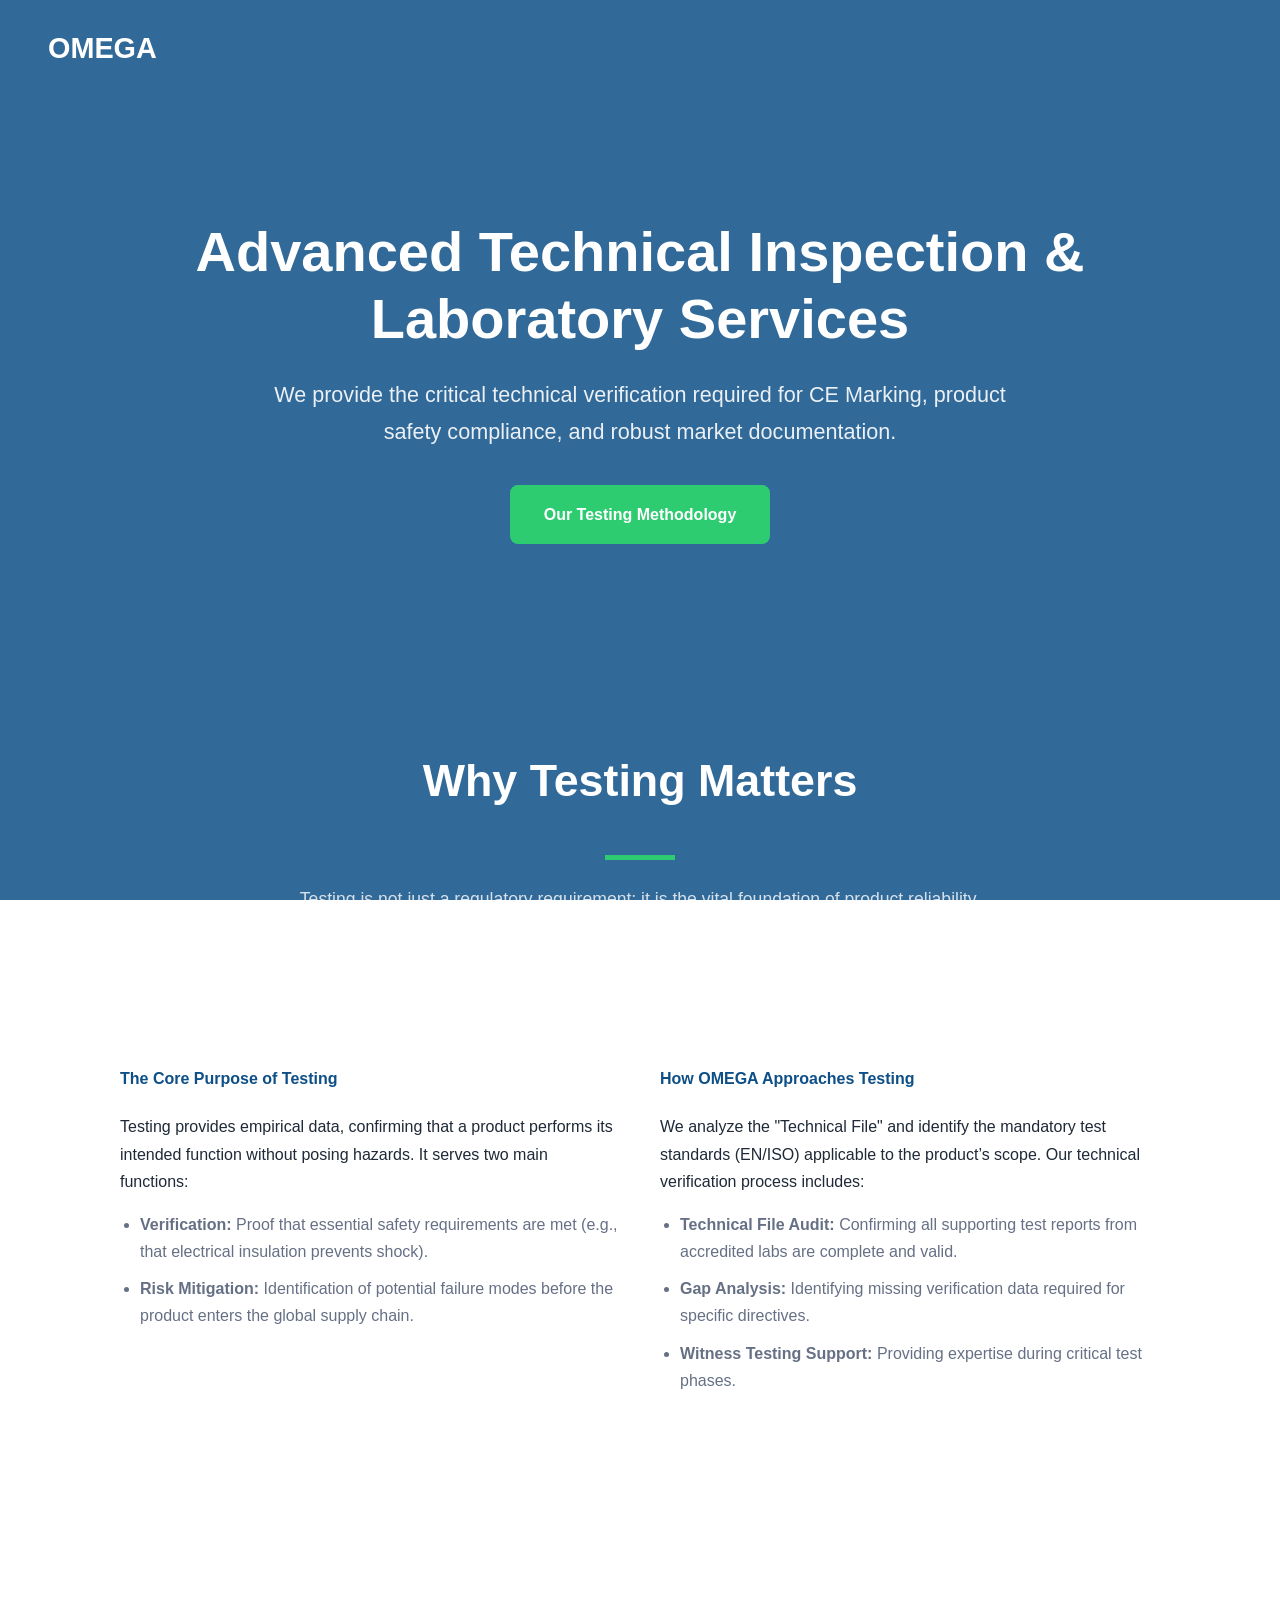
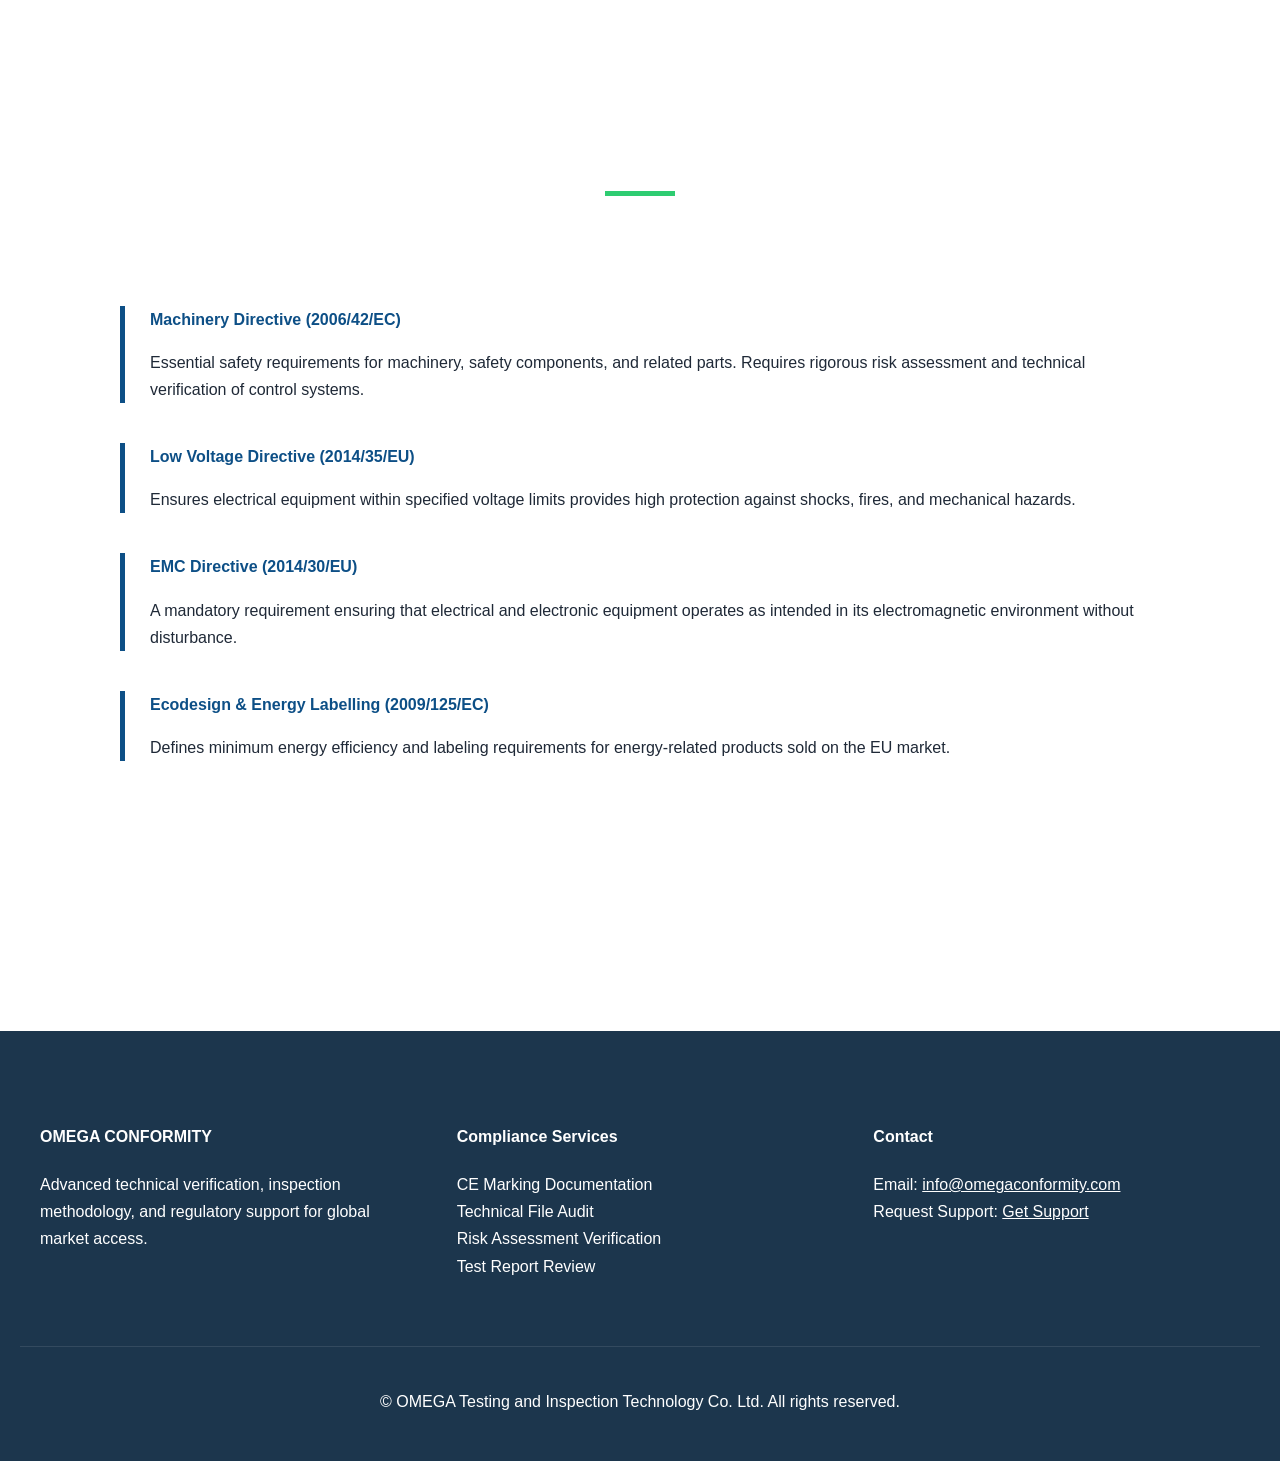
==== index.html @ fbd5d065 "Update index.html" ====
<!DOCTYPE html>
<html lang="en">
<head>
  <meta charset="utf-8">
  <meta name="viewport" content="width=device-width, initial-scale=1">
  <title>OMEGA Conformity | Advanced Technical Inspection & Lab Services</title>
  <meta name="description" content="Professional technical support for CE Marking, regulatory compliance, testing, and inspection services.">
  <link rel="stylesheet" href="https://cdnjs.cloudflare.com/ajax/libs/font-awesome/6.0.0/css/all.min.css">
  <style>
    :root {
      --primary: #ffffff; /* Text color over background */
      --accent: #2ecc71; /* Modern Green */
      --bg-overlay: rgba(13, 79, 134, 0.85); /* Deep Blue Overlay */
      --card-bg: rgba(255, 255, 255, 0.95); /* Light cards over background */
      --text-dark: #1f2937;
      --text-light: #667085;
      --line: #d9e1e8;
    }

    * { box-sizing: border-box; scroll-behavior: smooth; }

    body {
      margin: 0;
      font-family: 'Segoe UI', Roboto, Helvetica, Arial, sans-serif;
      /* background: URL('omega-lab-building.png') no-repeat center center fixed; */ /* Replace with actual image filename */
      background: URL('image_5.png') no-repeat center center fixed; /* Replace with actual image filename */
      background-size: cover;
      color: var(--primary);
      line-height: 1.7;
    }

    /* Fixed Dark Overlay */
    body::before {
      content: "";
      position: fixed;
      top: 0;
      left: 0;
      width: 100%;
      height: 100%;
      background: var(--bg-overlay);
      z-index: -1;
    }

    /* Navigation */
    nav {
      padding: 1.5rem 3rem;
      display: flex;
      justify-content: space-between;
      align-items: center;
      position: absolute;
      top: 0;
      width: 100%;
      z-index: 1000;
    }

    .nav-logo { font-weight: 800; color: var(--primary); font-size: 1.8rem; text-decoration: none; }

    /* Hero Section */
    .hero {
      padding: 180px 20px 100px;
      text-align: center;
    }

    .hero h1 { font-size: 3.5rem; margin-bottom: 25px; max-width: 900px; margin-left: auto; margin-right: auto; line-height: 1.2; color: var(--primary); }
    .hero p { font-size: 1.35rem; opacity: 0.9; max-width: 750px; margin: 0 auto 35px; }

    .btn {
      padding: 16px 34px;
      border-radius: 8px;
      text-decoration: none;
      font-weight: 700;
      transition: 0.3s;
      display: inline-block;
    }
    .btn-primary { background: var(--accent); color: white; }
    .btn-primary:hover { background: #27ae60; transform: translateY(-2px); }

    /* Content Layout */
    .container { max-width: 1200px; margin: 0 auto; padding: 60px 20px; }
    
    .section-title { text-align: center; margin-bottom: 50px; }
    .section-title h2 { font-size: 2.8rem; color: var(--primary); }
    .section-title .divider { width: 70px; height: 5px; background: var(--accent); margin: 25px auto; }
    .section-title p { color: var(--primary); opacity: 0.8; font-size: 1.1rem;}

    /* Modern Features Grid */
    .features-grid {
      display: grid;
      grid-template-columns: repeat(auto-fit, minmax(320px, 1fr));
      gap: 35px;
    }

    .feature-card {
      background: var(--card-bg);
      padding: 45px;
      border-radius: 15px;
      transition: 0.3s;
      color: var(--text-dark);
    }
    .feature-card:hover { box-shadow: 0 15px 40px rgba(0,0,0,0.2); transform: translateY(-7px); }
    .feature-card i { font-size: 3rem; color: #0d4f86; margin-bottom: 25px; }
    .feature-card h3 { margin-bottom: 20px; color: #18324a; }
    .feature-card p { color: var(--text-light); }

    /* Regulatory Content Section */
    .content-block {
      background: var(--card-bg);
      padding: 60px;
      border-radius: 18px;
      margin-bottom: 50px;
      color: var(--text-dark);
    }

    .directive-item {
      border-left: 5px solid #0d4f86;
      padding-left: 25px;
      margin-bottom: 40px;
    }
    .directive-item h4 { margin: 0; color: #0d4f86; }

    /* Testing Section Detailed */
    .test-details {
      display: grid;
      grid-template-columns: 1fr 1fr;
      gap: 40px;
      margin-top: 40px;
    }
    
    .test-col h4 { color: #0d4f86; margin-top: 0; }
    .test-col ul { color: var(--text-light); padding-left: 20px; }
    .test-col ul li { margin-bottom: 10px; }

    /* Contact Footer */
    footer {
      background: rgba(24, 50, 74, 0.98);
      color: white;
      padding: 70px 20px 30px;
      text-align: center;
      margin-top: 60px;
    }

    .footer-grid {
      display: grid;
      grid-template-columns: repeat(auto-fit, minmax(280px, 1fr));
      gap: 50px;
      text-align: left;
      max-width: 1200px;
      margin: 0 auto 50px;
    }

    @media (max-width: 900px) {
      .hero h1 { font-size: 2.5rem; }
      .test-details { grid-template-columns: 1fr; }
    }
  </style>
</head>
<body>

  <nav>
    <a href="#" class="nav-logo">OMEGA</a>
  </nav>

  <header class="hero">
    <h1>Advanced Technical Inspection & Laboratory Services</h1>
    <p>We provide the critical technical verification required for CE Marking, product safety compliance, and robust market documentation.</p>
    <a href="#test-scope" class="btn btn-primary">Our Testing Methodology</a>
  </header>

  <section id="test-scope" class="container">
    <div class="section-title">
      <h2>Why Testing Matters</h2>
      <div class="divider"></div>
      <p>Testing is not just a regulatory requirement; it is the vital foundation of product reliability.</p>
    </div>

    <div class="content-block">
      <div class="test-details">
        <div class="test-col">
          <h4>The Core Purpose of Testing</h4>
          <p>Testing provides empirical data, confirming that a product performs its intended function without posing hazards. It serves two main functions:</p>
          <ul>
            <li><strong>Verification:</strong> Proof that essential safety requirements are met (e.g., that electrical insulation prevents shock).</li>
            <li><strong>Risk Mitigation:</strong> Identification of potential failure modes before the product enters the global supply chain.</li>
          </ul>
        </div>
        <div class="test-col">
          <h4>How OMEGA Approaches Testing</h4>
          <p>We analyze the "Technical File" and identify the mandatory test standards (EN/ISO) applicable to the product’s scope. Our technical verification process includes:</p>
          <ul>
            <li><strong>Technical File Audit:</strong> Confirming all supporting test reports from accredited labs are complete and valid.</li>
            <li><strong>Gap Analysis:</strong> Identifying missing verification data required for specific directives.</li>
            <li><strong>Witness Testing Support:</strong> Providing expertise during critical test phases.</li>
          </ul>
        </div>
      </div>
    </div>
  </section>

  <section class="container">
    <div class="section-title">
      <h2>Regulatory Directives Overview</h2>
      <div class="divider"></div>
    </div>

    <div class="content-block">
      <div class="directive-item">
        <h4>Machinery Directive (2006/42/EC)</h4>
        <p>Essential safety requirements for machinery, safety components, and related parts. Requires rigorous risk assessment and technical verification of control systems.</p>
      </div>
      <div class="directive-item">
        <h4>Low Voltage Directive (2014/35/EU)</h4>
        <p>Ensures electrical equipment within specified voltage limits provides high protection against shocks, fires, and mechanical hazards.</p>
      </div>
      <div class="directive-item">
        <h4>EMC Directive (2014/30/EU)</h4>
        <p>A mandatory requirement ensuring that electrical and electronic equipment operates as intended in its electromagnetic environment without disturbance.</p>
      </div>
      <div class="directive-item">
        <h4>Ecodesign & Energy Labelling (2009/125/EC)</h4>
        <p>Defines minimum energy efficiency and labeling requirements for energy-related products sold on the EU market.</p>
      </div>
    </div>
  </section>

  <footer>
    <div class="footer-grid">
      <div>
        <h4>OMEGA CONFORMITY</h4>
        <p>Advanced technical verification, inspection methodology, and regulatory support for global market access.</p>
      </div>
      <div>
        <h4>Compliance Services</h4>
        <p>CE Marking Documentation<br>Technical File Audit<br>Risk Assessment Verification<br>Test Report Review</p>
      </div>
      <div>
        <h4>Contact</h4>
        <p>Email: <a href="mailto:info@omegaconformity.com" style="color: white;">info@omegaconformity.com</a><br>Request Support: <a href="mailto:info@omegaconformity.com" style="color: white;">Get Support</a></p>
      </div>
    </div>
    <div style="border-top: 1px solid rgba(255,255,255,0.1); padding-top: 25px;">
      <p>© OMEGA Testing and Inspection Technology Co. Ltd. All rights reserved.</p>
    </div>
  </footer>

</body>
</html>
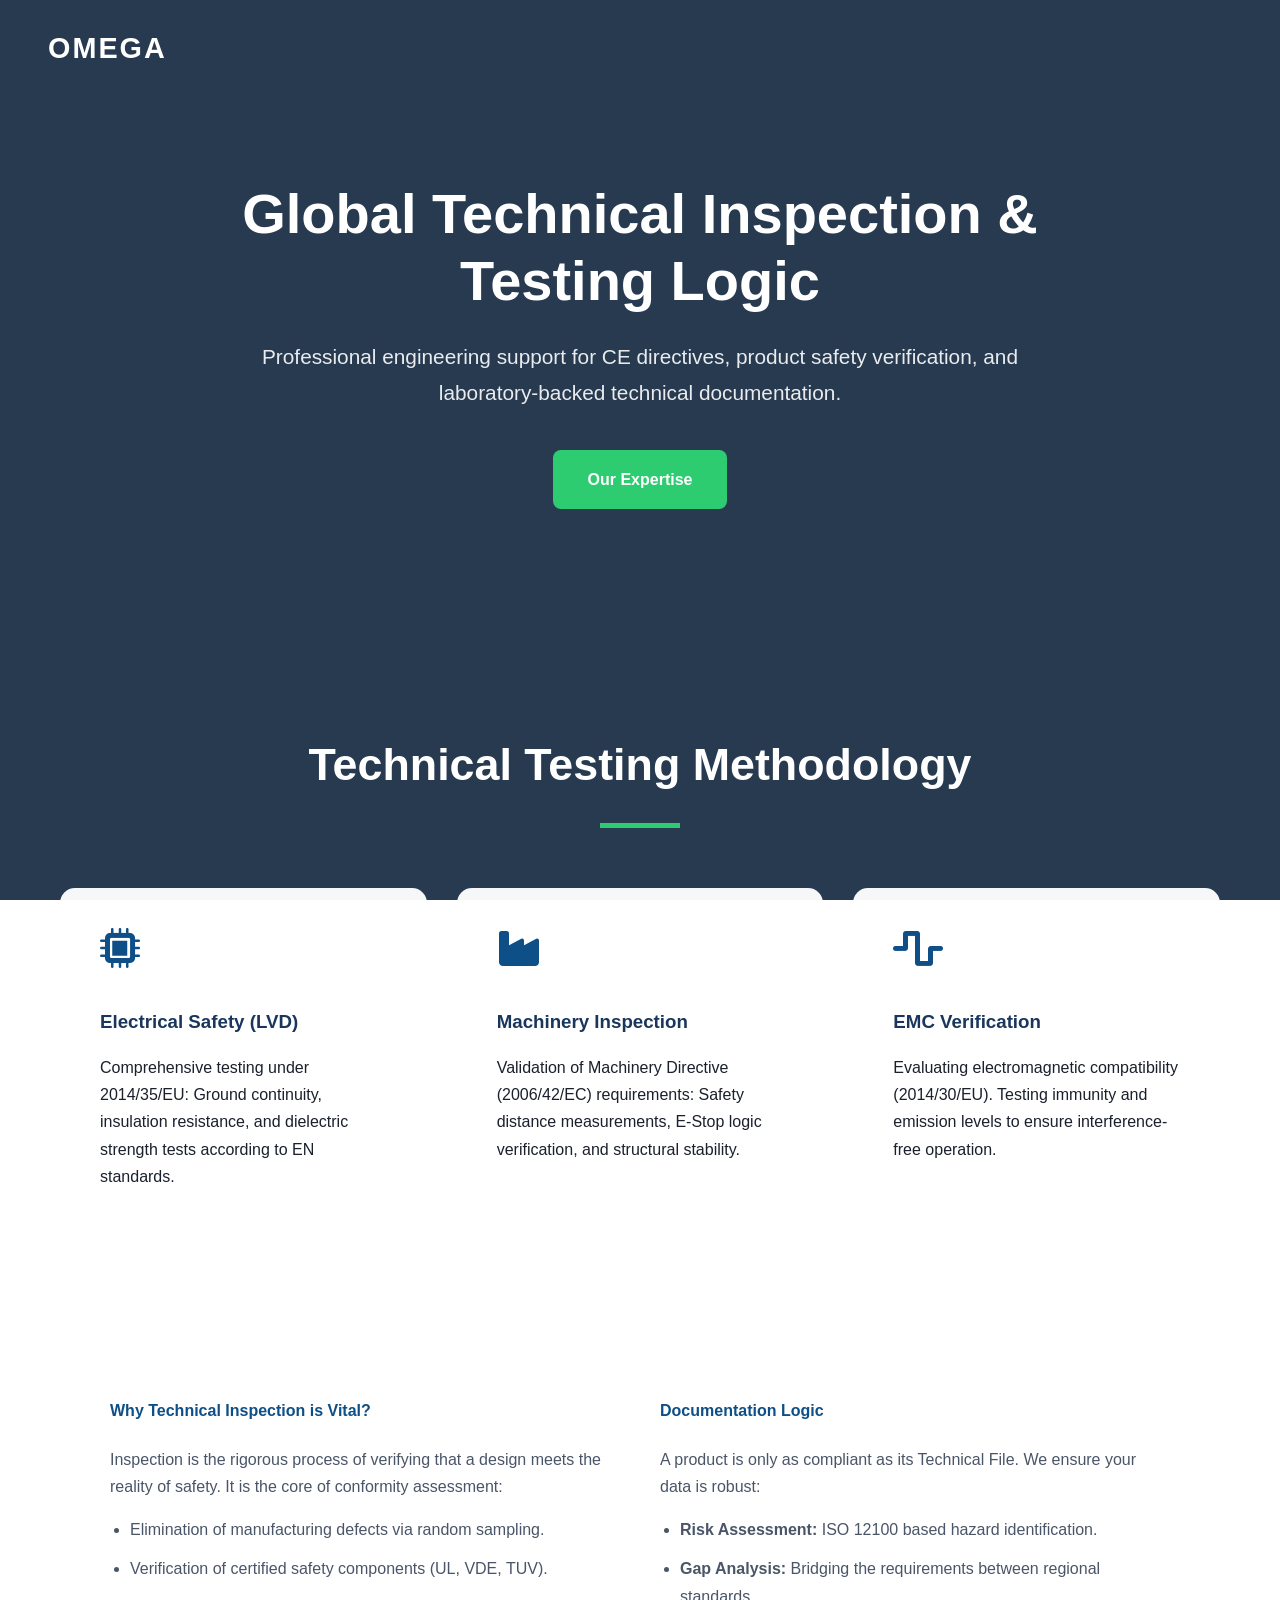
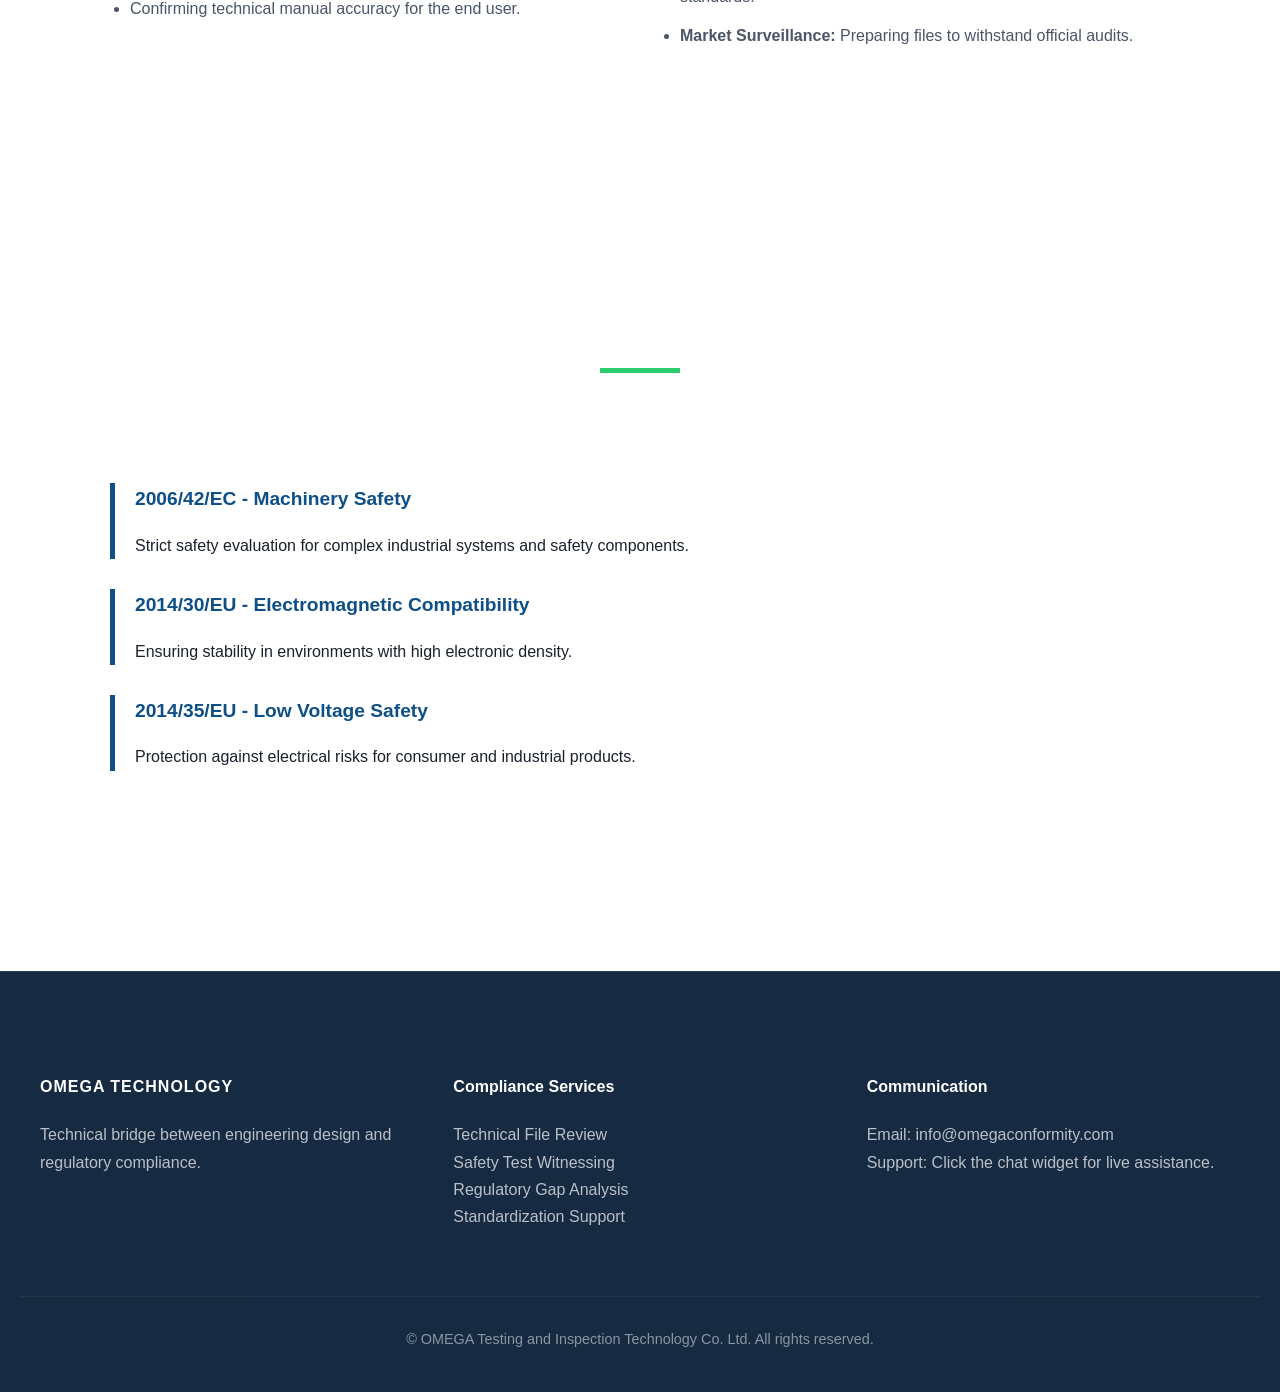
==== commit c9aaba6b: "Update index.html" ====
--- a/index.html
+++ b/index.html
@@ -3,18 +3,17 @@
 <head>
   <meta charset="utf-8">
   <meta name="viewport" content="width=device-width, initial-scale=1">
-  <title>OMEGA Conformity | Advanced Technical Inspection & Lab Services</title>
-  <meta name="description" content="Professional technical support for CE Marking, regulatory compliance, testing, and inspection services.">
+  <title>OMEGA | Technical Inspection & Advanced Testing Laboratory</title>
+  <meta name="description" content="Advanced technical verification, CE marking support, and laboratory inspection logic.">
   <link rel="stylesheet" href="https://cdnjs.cloudflare.com/ajax/libs/font-awesome/6.0.0/css/all.min.css">
   <style>
     :root {
-      --primary: #ffffff; /* Text color over background */
-      --accent: #2ecc71; /* Modern Green */
-      --bg-overlay: rgba(13, 79, 134, 0.85); /* Deep Blue Overlay */
-      --card-bg: rgba(255, 255, 255, 0.95); /* Light cards over background */
-      --text-dark: #1f2937;
-      --text-light: #667085;
-      --line: #d9e1e8;
+      --primary: #ffffff;
+      --accent: #2ecc71;
+      --bg-overlay: rgba(10, 31, 56, 0.88); /* Daha profesyonel koyu ton */
+      --card-bg: rgba(255, 255, 255, 0.96);
+      --text-dark: #1a202c;
+      --text-light: #4a5568;
     }
 
     * { box-sizing: border-box; scroll-behavior: smooth; }
@@ -22,136 +21,57 @@
     body {
       margin: 0;
       font-family: 'Segoe UI', Roboto, Helvetica, Arial, sans-serif;
-      /* background: URL('omega-lab-building.png') no-repeat center center fixed; */ /* Replace with actual image filename */
-      background: URL('image_5.png') no-repeat center center fixed; /* Replace with actual image filename */
+      /* ARKA PLAN RESMİ BURADA - image_5.png ismini kontrol et */
+      background: URL('image_5.png') no-repeat center center fixed;
       background-size: cover;
       color: var(--primary);
       line-height: 1.7;
     }
 
-    /* Fixed Dark Overlay */
     body::before {
       content: "";
       position: fixed;
-      top: 0;
-      left: 0;
-      width: 100%;
-      height: 100%;
+      top: 0; left: 0; width: 100%; height: 100%;
       background: var(--bg-overlay);
       z-index: -1;
     }
 
-    /* Navigation */
-    nav {
-      padding: 1.5rem 3rem;
-      display: flex;
-      justify-content: space-between;
-      align-items: center;
-      position: absolute;
-      top: 0;
-      width: 100%;
-      z-index: 1000;
-    }
+    nav { padding: 1.5rem 3rem; display: flex; justify-content: space-between; align-items: center; position: absolute; top: 0; width: 100%; z-index: 1000; }
+    .nav-logo { font-weight: 800; color: var(--primary); font-size: 1.8rem; text-decoration: none; letter-spacing: 2px; }
 
-    .nav-logo { font-weight: 800; color: var(--primary); font-size: 1.8rem; text-decoration: none; }
+    .hero { padding: 180px 20px 100px; text-align: center; }
+    .hero h1 { font-size: 3.5rem; margin-bottom: 25px; max-width: 900px; margin: 0 auto 25px; line-height: 1.2; }
+    .hero p { font-size: 1.3rem; opacity: 0.9; max-width: 800px; margin: 0 auto 40px; }
 
-    /* Hero Section */
-    .hero {
-      padding: 180px 20px 100px;
-      text-align: center;
-    }
-
-    .hero h1 { font-size: 3.5rem; margin-bottom: 25px; max-width: 900px; margin-left: auto; margin-right: auto; line-height: 1.2; color: var(--primary); }
-    .hero p { font-size: 1.35rem; opacity: 0.9; max-width: 750px; margin: 0 auto 35px; }
-
-    .btn {
-      padding: 16px 34px;
-      border-radius: 8px;
-      text-decoration: none;
-      font-weight: 700;
-      transition: 0.3s;
-      display: inline-block;
-    }
+    .btn { padding: 16px 35px; border-radius: 8px; text-decoration: none; font-weight: 700; transition: 0.3s; display: inline-block; }
     .btn-primary { background: var(--accent); color: white; }
     .btn-primary:hover { background: #27ae60; transform: translateY(-2px); }
 
-    /* Content Layout */
-    .container { max-width: 1200px; margin: 0 auto; padding: 60px 20px; }
+    .container { max-width: 1200px; margin: 0 auto; padding: 80px 20px; }
+    .section-title { text-align: center; margin-bottom: 60px; }
+    .section-title h2 { font-size: 2.8rem; margin-bottom: 20px; }
+    .section-title .divider { width: 80px; height: 5px; background: var(--accent); margin: 0 auto; }
+
+    /* TESTING & INSPECTION GRID */
+    .features-grid { display: grid; grid-template-columns: repeat(auto-fit, minmax(300px, 1fr)); gap: 30px; }
+    .feature-card { background: var(--card-bg); padding: 40px; border-radius: 15px; color: var(--text-dark); transition: 0.3s; }
+    .feature-card:hover { transform: translateY(-10px); box-shadow: 0 20px 40px rgba(0,0,0,0.3); }
+    .feature-card i { font-size: 2.5rem; color: #0d4f86; margin-bottom: 20px; }
+    .feature-card h3 { margin-bottom: 15px; color: #1a365d; }
+
+    /* TECHNICAL CONTENT BLOCK */
+    .content-block { background: var(--card-bg); padding: 50px; border-radius: 20px; color: var(--text-dark); margin-bottom: 40px; }
+    .directive-item { border-left: 5px solid #0d4f86; padding-left: 20px; margin-bottom: 30px; }
+    .directive-item h4 { color: #0d4f86; margin: 0 0 10px 0; font-size: 1.2rem; }
+
+    .test-logic { display: grid; grid-template-columns: 1fr 1fr; gap: 40px; margin-top: 30px; }
+    .test-logic ul { padding-left: 20px; color: var(--text-light); }
+    .test-logic li { margin-bottom: 12px; }
+
+    footer { background: rgba(10, 31, 56, 0.95); padding: 80px 20px 40px; text-align: center; border-top: 1px solid rgba(255,255,255,0.1); }
+    .footer-grid { display: grid; grid-template-columns: repeat(auto-fit, minmax(250px, 1fr)); gap: 40px; text-align: left; max-width: 1200px; margin: 0 auto 50px; }
     
-    .section-title { text-align: center; margin-bottom: 50px; }
-    .section-title h2 { font-size: 2.8rem; color: var(--primary); }
-    .section-title .divider { width: 70px; height: 5px; background: var(--accent); margin: 25px auto; }
-    .section-title p { color: var(--primary); opacity: 0.8; font-size: 1.1rem;}
-
-    /* Modern Features Grid */
-    .features-grid {
-      display: grid;
-      grid-template-columns: repeat(auto-fit, minmax(320px, 1fr));
-      gap: 35px;
-    }
-
-    .feature-card {
-      background: var(--card-bg);
-      padding: 45px;
-      border-radius: 15px;
-      transition: 0.3s;
-      color: var(--text-dark);
-    }
-    .feature-card:hover { box-shadow: 0 15px 40px rgba(0,0,0,0.2); transform: translateY(-7px); }
-    .feature-card i { font-size: 3rem; color: #0d4f86; margin-bottom: 25px; }
-    .feature-card h3 { margin-bottom: 20px; color: #18324a; }
-    .feature-card p { color: var(--text-light); }
-
-    /* Regulatory Content Section */
-    .content-block {
-      background: var(--card-bg);
-      padding: 60px;
-      border-radius: 18px;
-      margin-bottom: 50px;
-      color: var(--text-dark);
-    }
-
-    .directive-item {
-      border-left: 5px solid #0d4f86;
-      padding-left: 25px;
-      margin-bottom: 40px;
-    }
-    .directive-item h4 { margin: 0; color: #0d4f86; }
-
-    /* Testing Section Detailed */
-    .test-details {
-      display: grid;
-      grid-template-columns: 1fr 1fr;
-      gap: 40px;
-      margin-top: 40px;
-    }
-    
-    .test-col h4 { color: #0d4f86; margin-top: 0; }
-    .test-col ul { color: var(--text-light); padding-left: 20px; }
-    .test-col ul li { margin-bottom: 10px; }
-
-    /* Contact Footer */
-    footer {
-      background: rgba(24, 50, 74, 0.98);
-      color: white;
-      padding: 70px 20px 30px;
-      text-align: center;
-      margin-top: 60px;
-    }
-
-    .footer-grid {
-      display: grid;
-      grid-template-columns: repeat(auto-fit, minmax(280px, 1fr));
-      gap: 50px;
-      text-align: left;
-      max-width: 1200px;
-      margin: 0 auto 50px;
-    }
-
-    @media (max-width: 900px) {
-      .hero h1 { font-size: 2.5rem; }
-      .test-details { grid-template-columns: 1fr; }
-    }
+    @media (max-width: 768px) { .hero h1 { font-size: 2.2rem; } .test-logic { grid-template-columns: 1fr; } }
   </style>
 </head>
 <body>
@@ -161,86 +81,111 @@
   </nav>
 
   <header class="hero">
-    <h1>Advanced Technical Inspection & Laboratory Services</h1>
-    <p>We provide the critical technical verification required for CE Marking, product safety compliance, and robust market documentation.</p>
-    <a href="#test-scope" class="btn btn-primary">Our Testing Methodology</a>
+    <h1>Global Technical Inspection & Testing Logic</h1>
+    <p>Professional engineering support for CE directives, product safety verification, and laboratory-backed technical documentation.</p>
+    <a href="#inspection" class="btn btn-primary">Our Expertise</a>
   </header>
 
-  <section id="test-scope" class="container">
+  <section id="inspection" class="container">
     <div class="section-title">
-      <h2>Why Testing Matters</h2>
+      <h2>Technical Testing Methodology</h2>
       <div class="divider"></div>
-      <p>Testing is not just a regulatory requirement; it is the vital foundation of product reliability.</p>
     </div>
 
-    <div class="content-block">
-      <div class="test-details">
-        <div class="test-col">
-          <h4>The Core Purpose of Testing</h4>
-          <p>Testing provides empirical data, confirming that a product performs its intended function without posing hazards. It serves two main functions:</p>
+    <div class="features-grid">
+      <div class="feature-card">
+        <i class="fas fa-microchip"></i>
+        <h3>Electrical Safety (LVD)</h3>
+        <p>Comprehensive testing under 2014/35/EU: Ground continuity, insulation resistance, and dielectric strength tests according to EN standards.</p>
+      </div>
+      <div class="feature-card">
+        <i class="fas fa-industry"></i>
+        <h3>Machinery Inspection</h3>
+        <p>Validation of Machinery Directive (2006/42/EC) requirements: Safety distance measurements, E-Stop logic verification, and structural stability.</p>
+      </div>
+      <div class="feature-card">
+        <i class="fas fa-wave-square"></i>
+        <h3>EMC Verification</h3>
+        <p>Evaluating electromagnetic compatibility (2014/30/EU). Testing immunity and emission levels to ensure interference-free operation.</p>
+      </div>
+    </div>
+
+    <div class="content-block" style="margin-top: 50px;">
+      <div class="test-logic">
+        <div>
+          <h4 style="color:#0d4f86;">Why Technical Inspection is Vital?</h4>
+          <p style="color:var(--text-light);">Inspection is the rigorous process of verifying that a design meets the reality of safety. It is the core of conformity assessment:</p>
           <ul>
-            <li><strong>Verification:</strong> Proof that essential safety requirements are met (e.g., that electrical insulation prevents shock).</li>
-            <li><strong>Risk Mitigation:</strong> Identification of potential failure modes before the product enters the global supply chain.</li>
+            <li>Elimination of manufacturing defects via random sampling.</li>
+            <li>Verification of certified safety components (UL, VDE, TUV).</li>
+            <li>Confirming technical manual accuracy for the end user.</li>
           </ul>
         </div>
-        <div class="test-col">
-          <h4>How OMEGA Approaches Testing</h4>
-          <p>We analyze the "Technical File" and identify the mandatory test standards (EN/ISO) applicable to the product’s scope. Our technical verification process includes:</p>
+        <div>
+          <h4 style="color:#0d4f86;">Documentation Logic</h4>
+          <p style="color:var(--text-light);">A product is only as compliant as its Technical File. We ensure your data is robust:</p>
           <ul>
-            <li><strong>Technical File Audit:</strong> Confirming all supporting test reports from accredited labs are complete and valid.</li>
-            <li><strong>Gap Analysis:</strong> Identifying missing verification data required for specific directives.</li>
-            <li><strong>Witness Testing Support:</strong> Providing expertise during critical test phases.</li>
+            <li><strong>Risk Assessment:</strong> ISO 12100 based hazard identification.</li>
+            <li><strong>Gap Analysis:</strong> Bridging the requirements between regional standards.</li>
+            <li><strong>Market Surveillance:</strong> Preparing files to withstand official audits.</li>
           </ul>
         </div>
       </div>
     </div>
   </section>
 
-  <section class="container">
+  <section class="container" style="padding-top: 0;">
     <div class="section-title">
-      <h2>Regulatory Directives Overview</h2>
+      <h2>Regulatory Frameworks</h2>
       <div class="divider"></div>
     </div>
-
     <div class="content-block">
-      <div class="directive-item">
-        <h4>Machinery Directive (2006/42/EC)</h4>
-        <p>Essential safety requirements for machinery, safety components, and related parts. Requires rigorous risk assessment and technical verification of control systems.</p>
-      </div>
-      <div class="directive-item">
-        <h4>Low Voltage Directive (2014/35/EU)</h4>
-        <p>Ensures electrical equipment within specified voltage limits provides high protection against shocks, fires, and mechanical hazards.</p>
-      </div>
-      <div class="directive-item">
-        <h4>EMC Directive (2014/30/EU)</h4>
-        <p>A mandatory requirement ensuring that electrical and electronic equipment operates as intended in its electromagnetic environment without disturbance.</p>
-      </div>
-      <div class="directive-item">
-        <h4>Ecodesign & Energy Labelling (2009/125/EC)</h4>
-        <p>Defines minimum energy efficiency and labeling requirements for energy-related products sold on the EU market.</p>
-      </div>
+        <div class="directive-item">
+            <h4>2006/42/EC - Machinery Safety</h4>
+            <p>Strict safety evaluation for complex industrial systems and safety components.</p>
+        </div>
+        <div class="directive-item">
+            <h4>2014/30/EU - Electromagnetic Compatibility</h4>
+            <p>Ensuring stability in environments with high electronic density.</p>
+        </div>
+        <div class="directive-item">
+            <h4>2014/35/EU - Low Voltage Safety</h4>
+            <p>Protection against electrical risks for consumer and industrial products.</p>
+        </div>
     </div>
   </section>
 
   <footer>
     <div class="footer-grid">
       <div>
-        <h4>OMEGA CONFORMITY</h4>
-        <p>Advanced technical verification, inspection methodology, and regulatory support for global market access.</p>
+        <h4 style="letter-spacing: 1px;">OMEGA TECHNOLOGY</h4>
+        <p style="opacity: 0.7;">Technical bridge between engineering design and regulatory compliance.</p>
       </div>
       <div>
         <h4>Compliance Services</h4>
-        <p>CE Marking Documentation<br>Technical File Audit<br>Risk Assessment Verification<br>Test Report Review</p>
+        <p style="opacity: 0.7;">Technical File Review<br>Safety Test Witnessing<br>Regulatory Gap Analysis<br>Standardization Support</p>
       </div>
       <div>
-        <h4>Contact</h4>
-        <p>Email: <a href="mailto:info@omegaconformity.com" style="color: white;">info@omegaconformity.com</a><br>Request Support: <a href="mailto:info@omegaconformity.com" style="color: white;">Get Support</a></p>
+        <h4>Communication</h4>
+        <p style="opacity: 0.7;">Email: info@omegaconformity.com<br>Support: Click the chat widget for live assistance.</p>
       </div>
     </div>
-    <div style="border-top: 1px solid rgba(255,255,255,0.1); padding-top: 25px;">
-      <p>© OMEGA Testing and Inspection Technology Co. Ltd. All rights reserved.</p>
+    <div style="opacity: 0.5; font-size: 0.9rem; padding-top: 30px; border-top: 1px solid rgba(255,255,255,0.1);">
+        © OMEGA Testing and Inspection Technology Co. Ltd. All rights reserved.
     </div>
   </footer>
 
+  <script type="text/javascript">
+  var Tawk_API=Tawk_API||{}, Tawk_LoadStart=new Date();
+  (function(){
+  var s1=document.createElement("script"),s0=document.getElementsByTagName("script")[0];
+  s1.async=true;
+  s1.src='https://embed.tawk.to/69dedca3e956e51c363eac78/1jm78ro5n';
+  s1.charset='UTF-8';
+  s1.setAttribute('crossorigin','*');
+  s0.parentNode.insertBefore(s1,s0);
+  })();
+  </script>
+
 </body>
 </html>
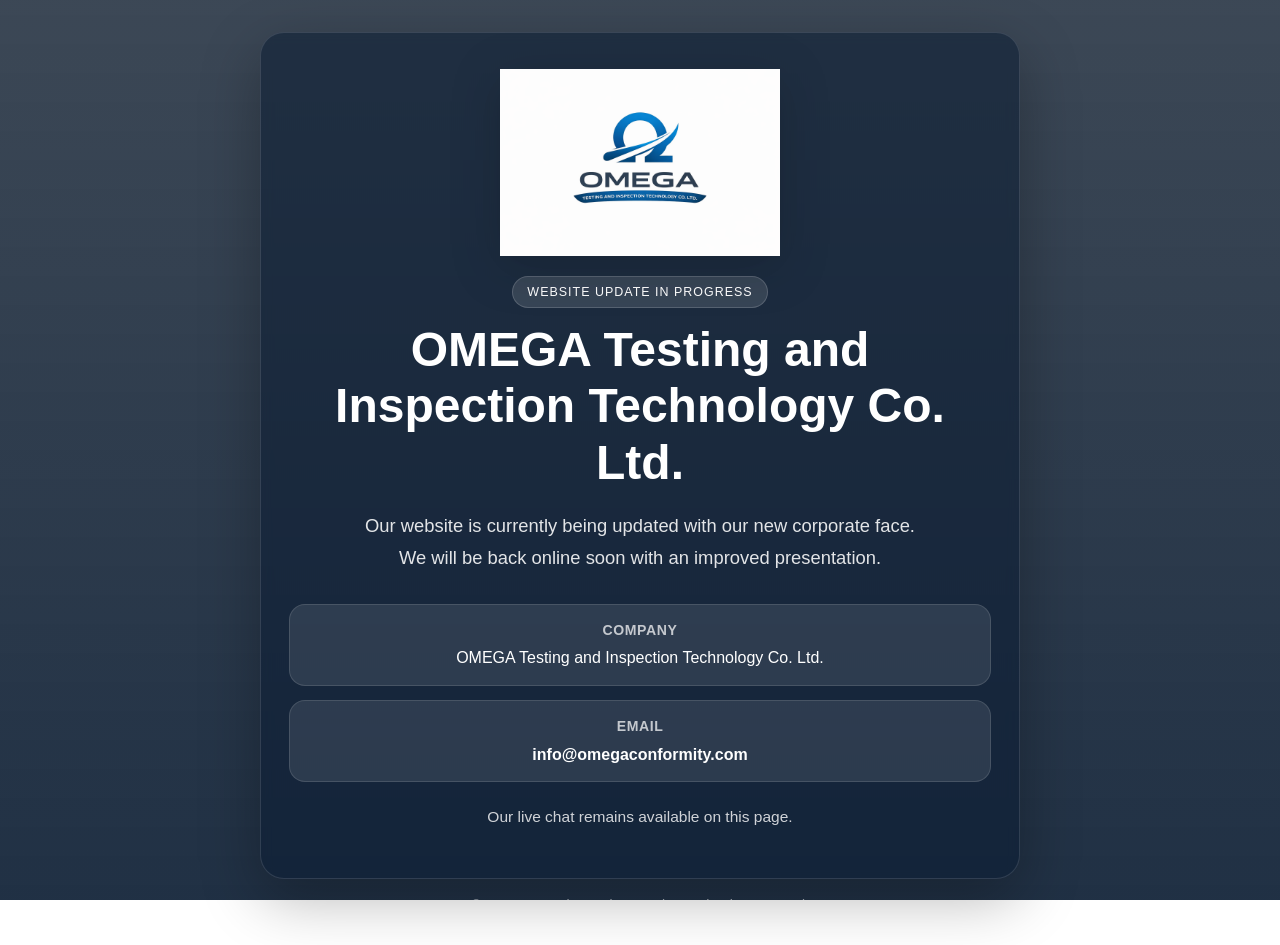
==== commit 6bc451be: "Update index.html" ====
--- a/index.html
+++ b/index.html
@@ -3,189 +3,189 @@
 <head>
   <meta charset="utf-8">
   <meta name="viewport" content="width=device-width, initial-scale=1">
-  <title>OMEGA | Technical Inspection & Advanced Testing Laboratory</title>
-  <meta name="description" content="Advanced technical verification, CE marking support, and laboratory inspection logic.">
-  <link rel="stylesheet" href="https://cdnjs.cloudflare.com/ajax/libs/font-awesome/6.0.0/css/all.min.css">
+  <title>OMEGA | Website Update</title>
+  <meta name="description" content="OMEGA Testing and Inspection Technology Co. Ltd. website is being updated.">
   <style>
     :root {
-      --primary: #ffffff;
-      --accent: #2ecc71;
-      --bg-overlay: rgba(10, 31, 56, 0.88); /* Daha profesyonel koyu ton */
-      --card-bg: rgba(255, 255, 255, 0.96);
-      --text-dark: #1a202c;
-      --text-light: #4a5568;
+      --overlay: rgba(7, 24, 45, 0.82);
+      --card: rgba(255, 255, 255, 0.92);
+      --text: #0f172a;
+      --muted: #475569;
+      --accent: #0d6cb5;
+      --white: #ffffff;
     }
 
-    * { box-sizing: border-box; scroll-behavior: smooth; }
+    * { box-sizing: border-box; }
+
+    html, body {
+      margin: 0;
+      min-height: 100%;
+      font-family: "Segoe UI", Roboto, Helvetica, Arial, sans-serif;
+      color: var(--white);
+    }
 
     body {
-      margin: 0;
-      font-family: 'Segoe UI', Roboto, Helvetica, Arial, sans-serif;
-      /* ARKA PLAN RESMİ BURADA - image_5.png ismini kontrol et */
-      background: URL('image_5.png') no-repeat center center fixed;
-      background-size: cover;
-      color: var(--primary);
-      line-height: 1.7;
+      position: relative;
+      background: url('omega_watermark_dense_preview.jpg') center center / cover no-repeat fixed;
+      display: flex;
+      align-items: center;
+      justify-content: center;
+      padding: 32px 18px;
+      overflow-x: hidden;
     }
 
     body::before {
       content: "";
       position: fixed;
-      top: 0; left: 0; width: 100%; height: 100%;
-      background: var(--bg-overlay);
-      z-index: -1;
+      inset: 0;
+      background: linear-gradient(180deg, rgba(5, 20, 38, 0.78), rgba(8, 26, 48, 0.9));
+      z-index: 0;
     }
 
-    nav { padding: 1.5rem 3rem; display: flex; justify-content: space-between; align-items: center; position: absolute; top: 0; width: 100%; z-index: 1000; }
-    .nav-logo { font-weight: 800; color: var(--primary); font-size: 1.8rem; text-decoration: none; letter-spacing: 2px; }
+    .page {
+      position: relative;
+      z-index: 1;
+      width: 100%;
+      max-width: 760px;
+    }
 
-    .hero { padding: 180px 20px 100px; text-align: center; }
-    .hero h1 { font-size: 3.5rem; margin-bottom: 25px; max-width: 900px; margin: 0 auto 25px; line-height: 1.2; }
-    .hero p { font-size: 1.3rem; opacity: 0.9; max-width: 800px; margin: 0 auto 40px; }
+    .card {
+      background: rgba(8, 26, 48, 0.52);
+      backdrop-filter: blur(6px);
+      border: 1px solid rgba(255,255,255,0.12);
+      border-radius: 24px;
+      padding: 36px 28px;
+      box-shadow: 0 20px 60px rgba(0,0,0,0.28);
+      text-align: center;
+    }
 
-    .btn { padding: 16px 35px; border-radius: 8px; text-decoration: none; font-weight: 700; transition: 0.3s; display: inline-block; }
-    .btn-primary { background: var(--accent); color: white; }
-    .btn-primary:hover { background: #27ae60; transform: translateY(-2px); }
+    .logo {
+      width: min(280px, 68vw);
+      height: auto;
+      display: block;
+      margin: 0 auto 20px;
+      filter: drop-shadow(0 10px 24px rgba(0,0,0,0.18));
+    }
 
-    .container { max-width: 1200px; margin: 0 auto; padding: 80px 20px; }
-    .section-title { text-align: center; margin-bottom: 60px; }
-    .section-title h2 { font-size: 2.8rem; margin-bottom: 20px; }
-    .section-title .divider { width: 80px; height: 5px; background: var(--accent); margin: 0 auto; }
+    .eyebrow {
+      display: inline-block;
+      margin-bottom: 14px;
+      padding: 8px 14px;
+      border-radius: 999px;
+      background: rgba(255,255,255,0.12);
+      border: 1px solid rgba(255,255,255,0.16);
+      letter-spacing: 0.08em;
+      font-size: 0.78rem;
+      text-transform: uppercase;
+    }
 
-    /* TESTING & INSPECTION GRID */
-    .features-grid { display: grid; grid-template-columns: repeat(auto-fit, minmax(300px, 1fr)); gap: 30px; }
-    .feature-card { background: var(--card-bg); padding: 40px; border-radius: 15px; color: var(--text-dark); transition: 0.3s; }
-    .feature-card:hover { transform: translateY(-10px); box-shadow: 0 20px 40px rgba(0,0,0,0.3); }
-    .feature-card i { font-size: 2.5rem; color: #0d4f86; margin-bottom: 20px; }
-    .feature-card h3 { margin-bottom: 15px; color: #1a365d; }
+    h1 {
+      margin: 0;
+      font-size: clamp(1.9rem, 4vw, 3rem);
+      line-height: 1.18;
+      font-weight: 800;
+    }
 
-    /* TECHNICAL CONTENT BLOCK */
-    .content-block { background: var(--card-bg); padding: 50px; border-radius: 20px; color: var(--text-dark); margin-bottom: 40px; }
-    .directive-item { border-left: 5px solid #0d4f86; padding-left: 20px; margin-bottom: 30px; }
-    .directive-item h4 { color: #0d4f86; margin: 0 0 10px 0; font-size: 1.2rem; }
+    .subtitle {
+      margin: 18px auto 0;
+      max-width: 580px;
+      font-size: clamp(1rem, 2vw, 1.15rem);
+      line-height: 1.75;
+      color: rgba(255,255,255,0.88);
+    }
 
-    .test-logic { display: grid; grid-template-columns: 1fr 1fr; gap: 40px; margin-top: 30px; }
-    .test-logic ul { padding-left: 20px; color: var(--text-light); }
-    .test-logic li { margin-bottom: 12px; }
+    .details {
+      margin-top: 30px;
+      display: grid;
+      gap: 14px;
+    }
 
-    footer { background: rgba(10, 31, 56, 0.95); padding: 80px 20px 40px; text-align: center; border-top: 1px solid rgba(255,255,255,0.1); }
-    .footer-grid { display: grid; grid-template-columns: repeat(auto-fit, minmax(250px, 1fr)); gap: 40px; text-align: left; max-width: 1200px; margin: 0 auto 50px; }
-    
-    @media (max-width: 768px) { .hero h1 { font-size: 2.2rem; } .test-logic { grid-template-columns: 1fr; } }
+    .detail-box {
+      background: rgba(255,255,255,0.1);
+      border: 1px solid rgba(255,255,255,0.12);
+      border-radius: 16px;
+      padding: 14px 16px;
+      font-size: 1rem;
+      line-height: 1.6;
+    }
+
+    .detail-box strong {
+      display: block;
+      margin-bottom: 4px;
+      font-size: 0.88rem;
+      letter-spacing: 0.04em;
+      text-transform: uppercase;
+      color: rgba(255,255,255,0.72);
+    }
+
+    .detail-box a {
+      color: var(--white);
+      text-decoration: none;
+      font-weight: 600;
+    }
+
+    .chat-note {
+      margin-top: 26px;
+      color: rgba(255,255,255,0.8);
+      font-size: 0.97rem;
+    }
+
+    .footer {
+      margin-top: 18px;
+      text-align: center;
+      font-size: 0.88rem;
+      color: rgba(255,255,255,0.6);
+    }
+
+    @media (max-width: 640px) {
+      .card {
+        padding: 28px 18px;
+        border-radius: 20px;
+      }
+    }
   </style>
 </head>
 <body>
+  <main class="page">
+    <section class="card">
+      <img src="omega-logo.png" alt="OMEGA logo" class="logo">
 
-  <nav>
-    <a href="#" class="nav-logo">OMEGA</a>
-  </nav>
+      <div class="eyebrow">Website Update in Progress</div>
 
-  <header class="hero">
-    <h1>Global Technical Inspection & Testing Logic</h1>
-    <p>Professional engineering support for CE directives, product safety verification, and laboratory-backed technical documentation.</p>
-    <a href="#inspection" class="btn btn-primary">Our Expertise</a>
-  </header>
+      <h1>OMEGA Testing and Inspection Technology Co. Ltd.</h1>
 
-  <section id="inspection" class="container">
-    <div class="section-title">
-      <h2>Technical Testing Methodology</h2>
-      <div class="divider"></div>
-    </div>
+      <p class="subtitle">
+        Our website is currently being updated with our new corporate face. We will be back online soon with an improved presentation.
+      </p>
 
-    <div class="features-grid">
-      <div class="feature-card">
-        <i class="fas fa-microchip"></i>
-        <h3>Electrical Safety (LVD)</h3>
-        <p>Comprehensive testing under 2014/35/EU: Ground continuity, insulation resistance, and dielectric strength tests according to EN standards.</p>
-      </div>
-      <div class="feature-card">
-        <i class="fas fa-industry"></i>
-        <h3>Machinery Inspection</h3>
-        <p>Validation of Machinery Directive (2006/42/EC) requirements: Safety distance measurements, E-Stop logic verification, and structural stability.</p>
-      </div>
-      <div class="feature-card">
-        <i class="fas fa-wave-square"></i>
-        <h3>EMC Verification</h3>
-        <p>Evaluating electromagnetic compatibility (2014/30/EU). Testing immunity and emission levels to ensure interference-free operation.</p>
-      </div>
-    </div>
+      <div class="details">
+        <div class="detail-box">
+          <strong>Company</strong>
+          OMEGA Testing and Inspection Technology Co. Ltd.
+        </div>
 
-    <div class="content-block" style="margin-top: 50px;">
-      <div class="test-logic">
-        <div>
-          <h4 style="color:#0d4f86;">Why Technical Inspection is Vital?</h4>
-          <p style="color:var(--text-light);">Inspection is the rigorous process of verifying that a design meets the reality of safety. It is the core of conformity assessment:</p>
-          <ul>
-            <li>Elimination of manufacturing defects via random sampling.</li>
-            <li>Verification of certified safety components (UL, VDE, TUV).</li>
-            <li>Confirming technical manual accuracy for the end user.</li>
-          </ul>
-        </div>
-        <div>
-          <h4 style="color:#0d4f86;">Documentation Logic</h4>
-          <p style="color:var(--text-light);">A product is only as compliant as its Technical File. We ensure your data is robust:</p>
-          <ul>
-            <li><strong>Risk Assessment:</strong> ISO 12100 based hazard identification.</li>
-            <li><strong>Gap Analysis:</strong> Bridging the requirements between regional standards.</li>
-            <li><strong>Market Surveillance:</strong> Preparing files to withstand official audits.</li>
-          </ul>
+        <div class="detail-box">
+          <strong>Email</strong>
+          <a href="mailto:info@omegaconformity.com">info@omegaconformity.com</a>
         </div>
       </div>
-    </div>
-  </section>
 
-  <section class="container" style="padding-top: 0;">
-    <div class="section-title">
-      <h2>Regulatory Frameworks</h2>
-      <div class="divider"></div>
-    </div>
-    <div class="content-block">
-        <div class="directive-item">
-            <h4>2006/42/EC - Machinery Safety</h4>
-            <p>Strict safety evaluation for complex industrial systems and safety components.</p>
-        </div>
-        <div class="directive-item">
-            <h4>2014/30/EU - Electromagnetic Compatibility</h4>
-            <p>Ensuring stability in environments with high electronic density.</p>
-        </div>
-        <div class="directive-item">
-            <h4>2014/35/EU - Low Voltage Safety</h4>
-            <p>Protection against electrical risks for consumer and industrial products.</p>
-        </div>
-    </div>
-  </section>
+      <p class="chat-note">Our live chat remains available on this page.</p>
+    </section>
 
-  <footer>
-    <div class="footer-grid">
-      <div>
-        <h4 style="letter-spacing: 1px;">OMEGA TECHNOLOGY</h4>
-        <p style="opacity: 0.7;">Technical bridge between engineering design and regulatory compliance.</p>
-      </div>
-      <div>
-        <h4>Compliance Services</h4>
-        <p style="opacity: 0.7;">Technical File Review<br>Safety Test Witnessing<br>Regulatory Gap Analysis<br>Standardization Support</p>
-      </div>
-      <div>
-        <h4>Communication</h4>
-        <p style="opacity: 0.7;">Email: info@omegaconformity.com<br>Support: Click the chat widget for live assistance.</p>
-      </div>
-    </div>
-    <div style="opacity: 0.5; font-size: 0.9rem; padding-top: 30px; border-top: 1px solid rgba(255,255,255,0.1);">
-        © OMEGA Testing and Inspection Technology Co. Ltd. All rights reserved.
-    </div>
-  </footer>
+    <div class="footer">© OMEGA Testing and Inspection Technology Co. Ltd.</div>
+  </main>
 
   <script type="text/javascript">
-  var Tawk_API=Tawk_API||{}, Tawk_LoadStart=new Date();
-  (function(){
-  var s1=document.createElement("script"),s0=document.getElementsByTagName("script")[0];
-  s1.async=true;
-  s1.src='https://embed.tawk.to/69dedca3e956e51c363eac78/1jm78ro5n';
-  s1.charset='UTF-8';
-  s1.setAttribute('crossorigin','*');
-  s0.parentNode.insertBefore(s1,s0);
-  })();
+    var Tawk_API = Tawk_API || {}, Tawk_LoadStart = new Date();
+    (function(){
+      var s1 = document.createElement("script"), s0 = document.getElementsByTagName("script")[0];
+      s1.async = true;
+      s1.src = 'https://embed.tawk.to/69dedca3e956e51c363eac78/1jm78ro5n';
+      s1.charset = 'UTF-8';
+      s1.setAttribute('crossorigin', '*');
+      s0.parentNode.insertBefore(s1, s0);
+    })();
   </script>
-
 </body>
 </html>
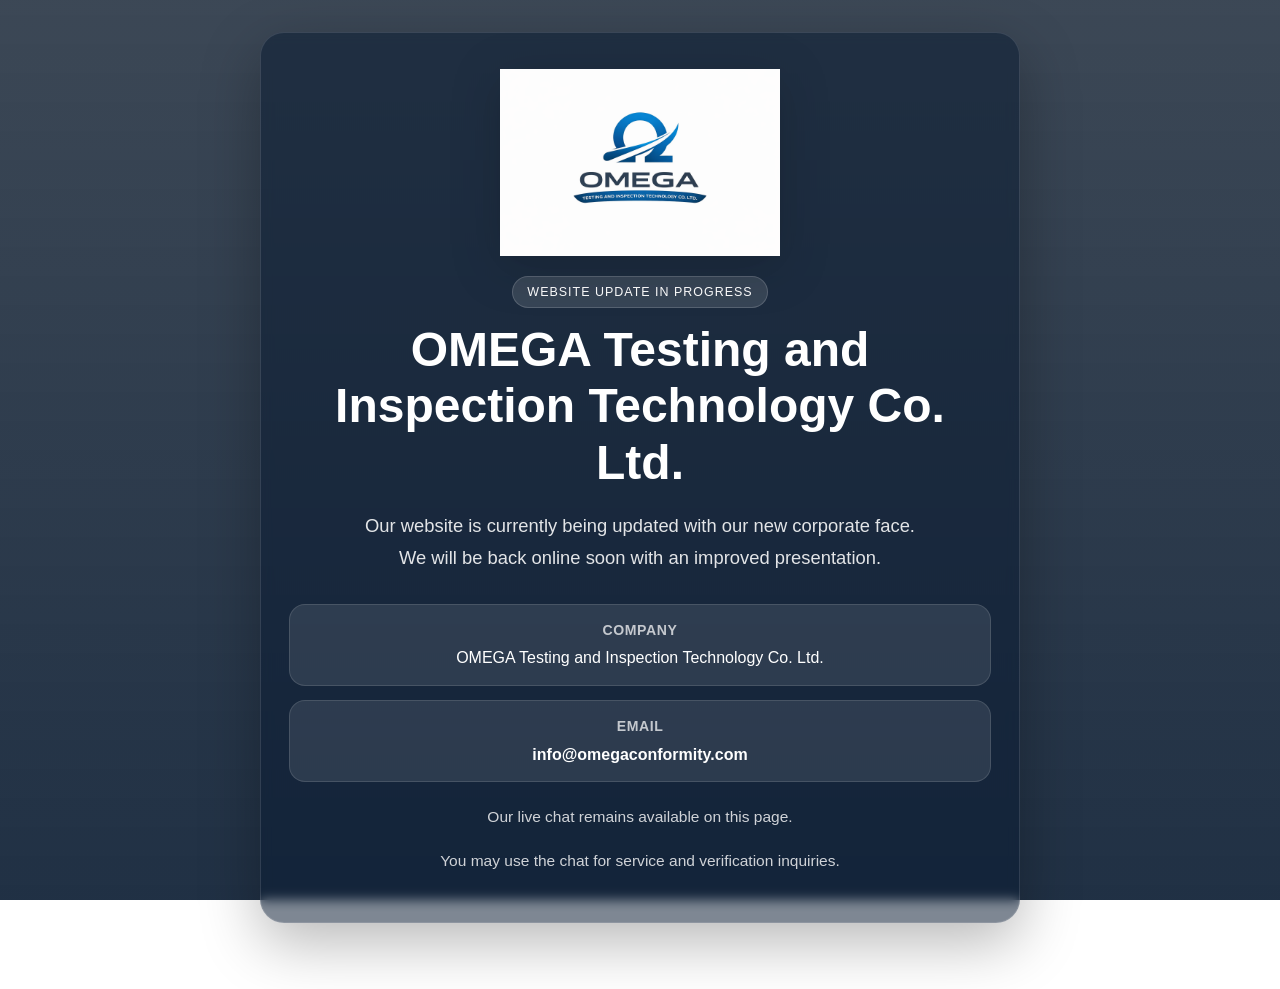
==== commit 13ede3d5: "Update index.html" ====
--- a/index.html
+++ b/index.html
@@ -171,6 +171,7 @@
       </div>
 
       <p class="chat-note">Our live chat remains available on this page.</p>
+      <p class="chat-note">You may use the chat for service and verification inquiries.</p>
     </section>
 
     <div class="footer">© OMEGA Testing and Inspection Technology Co. Ltd.</div>
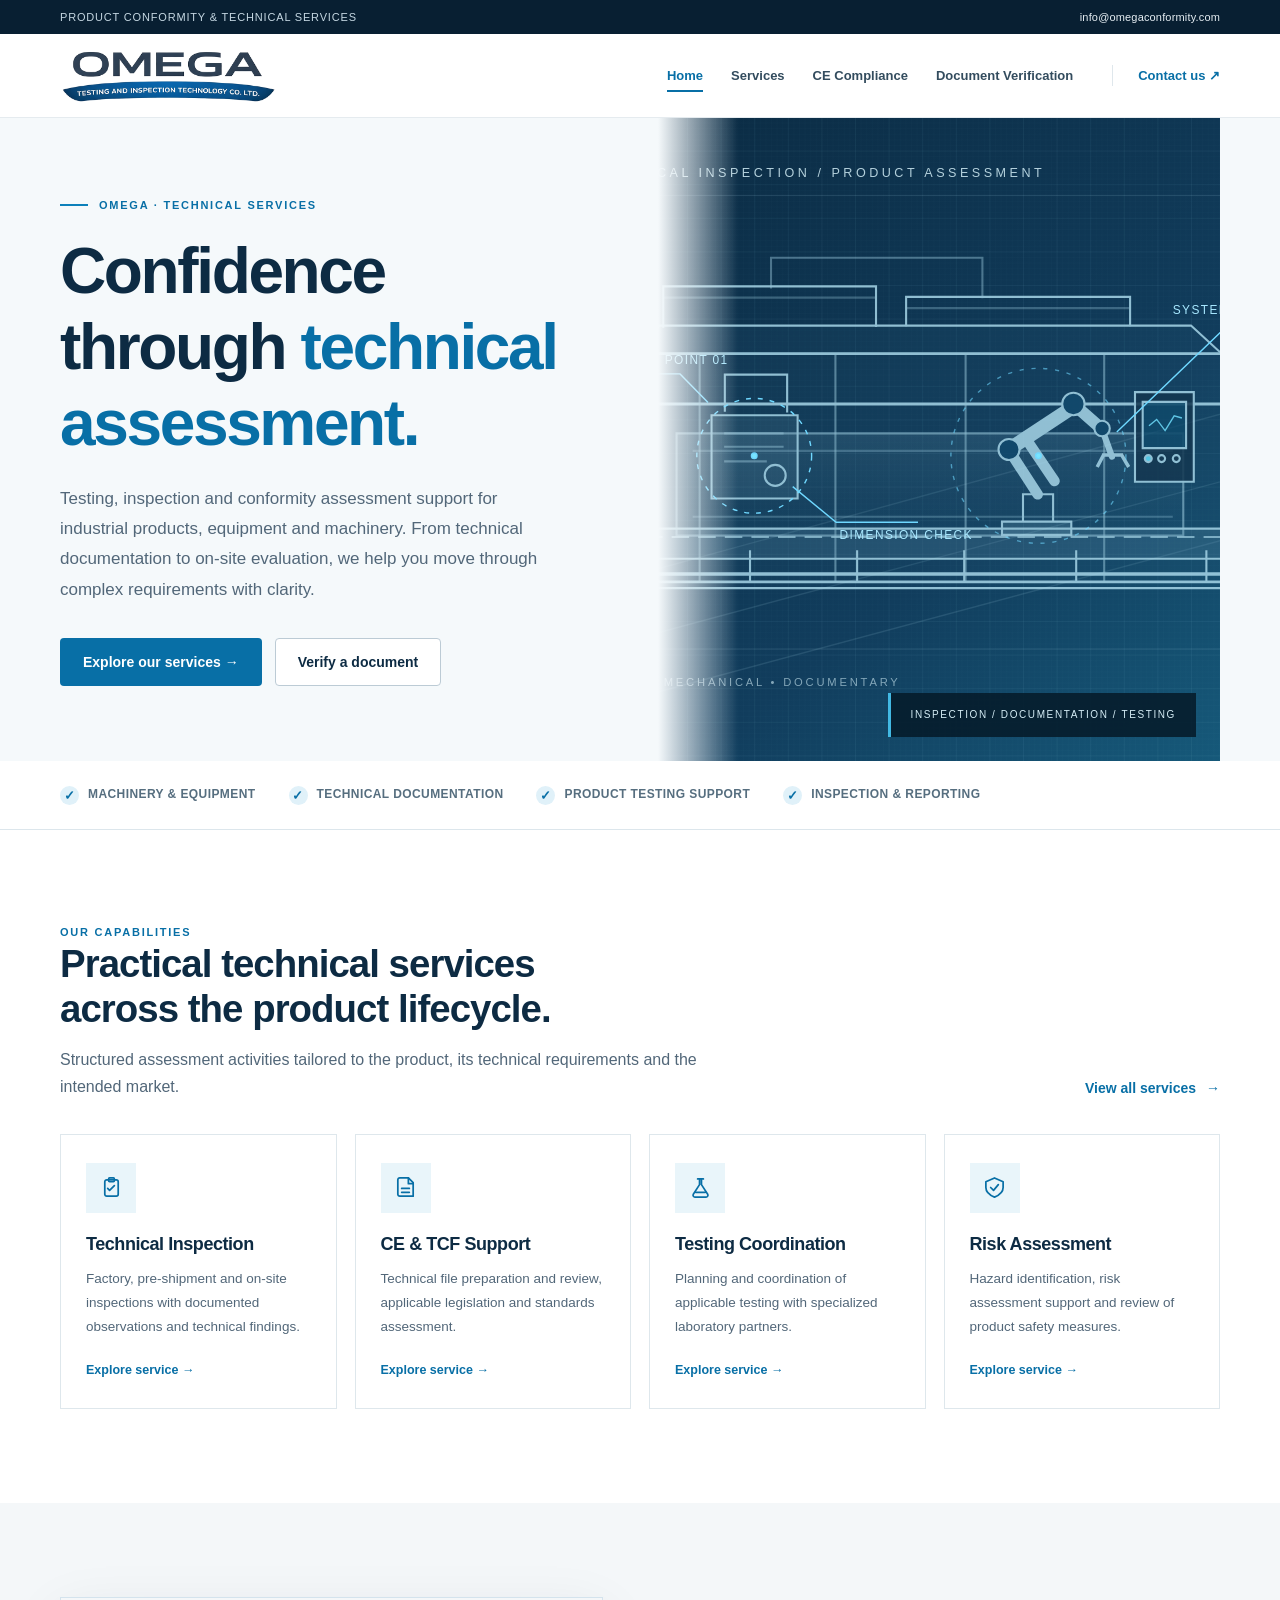
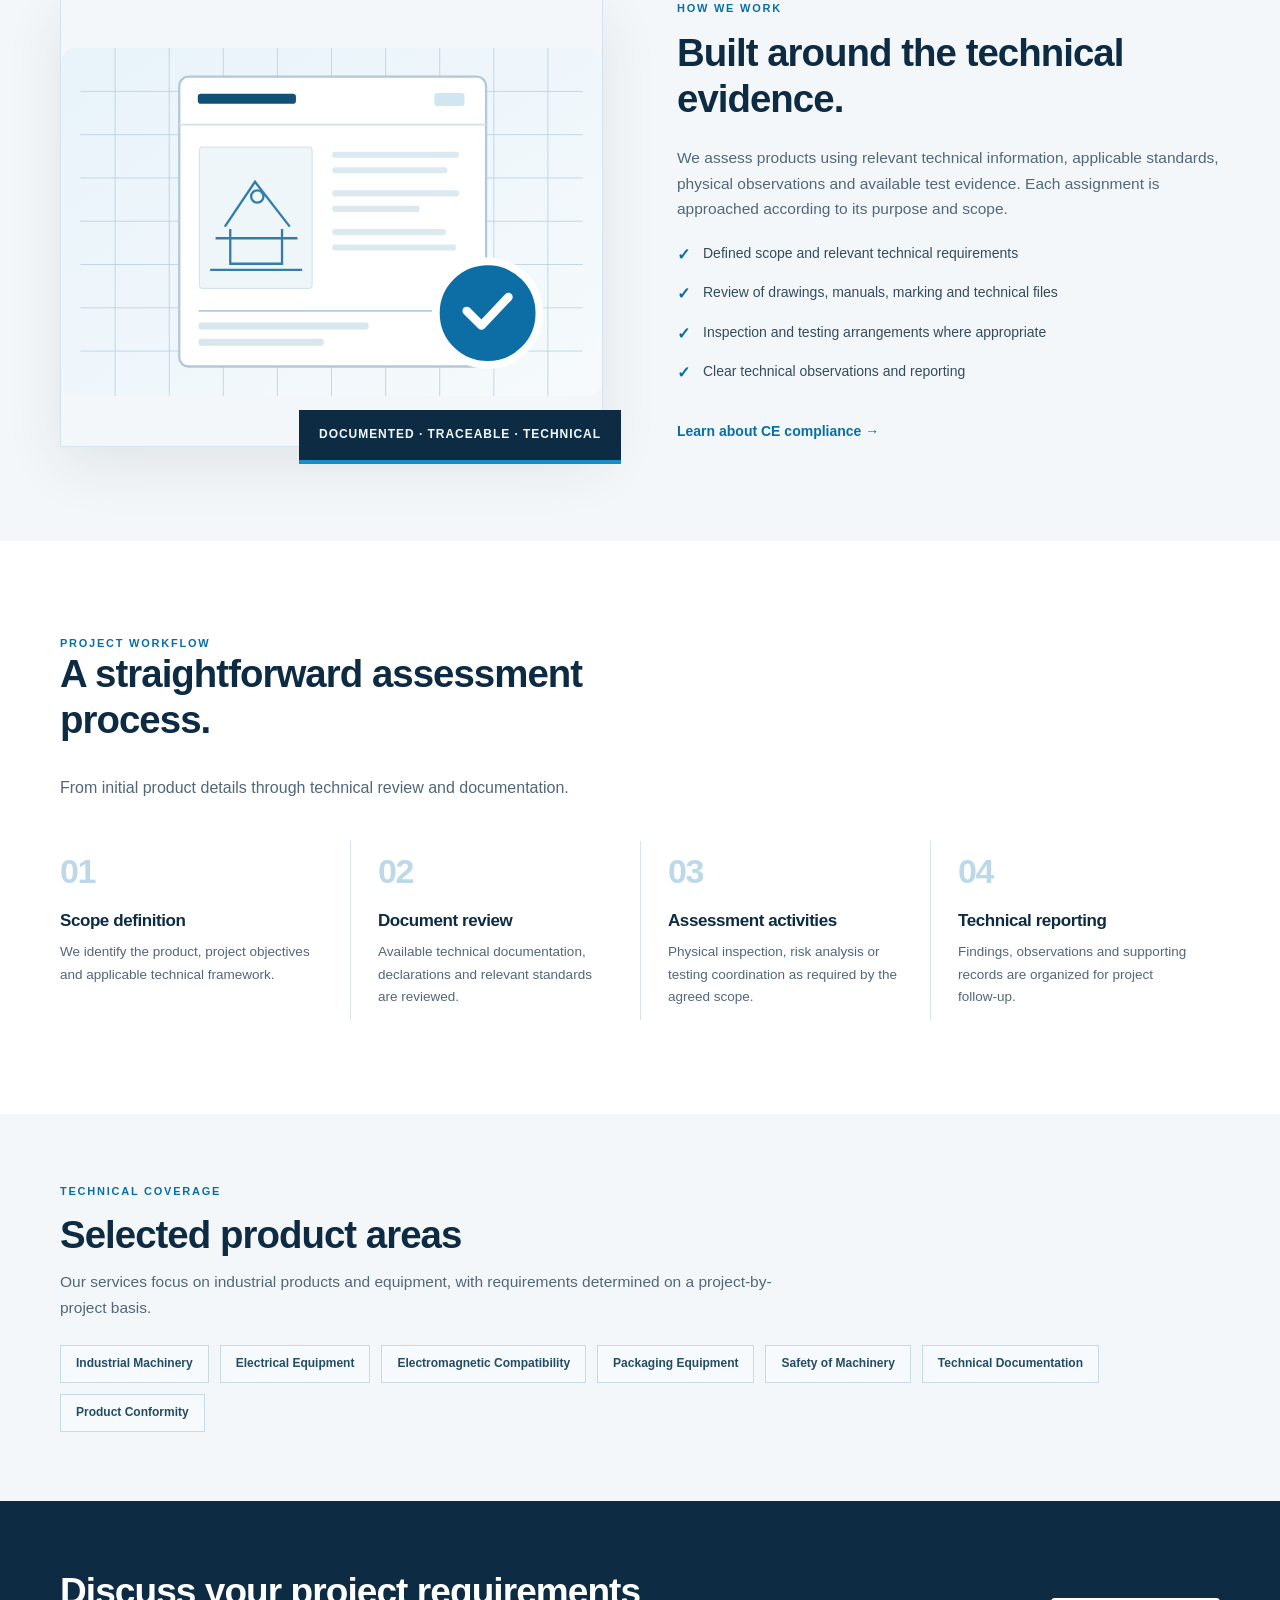
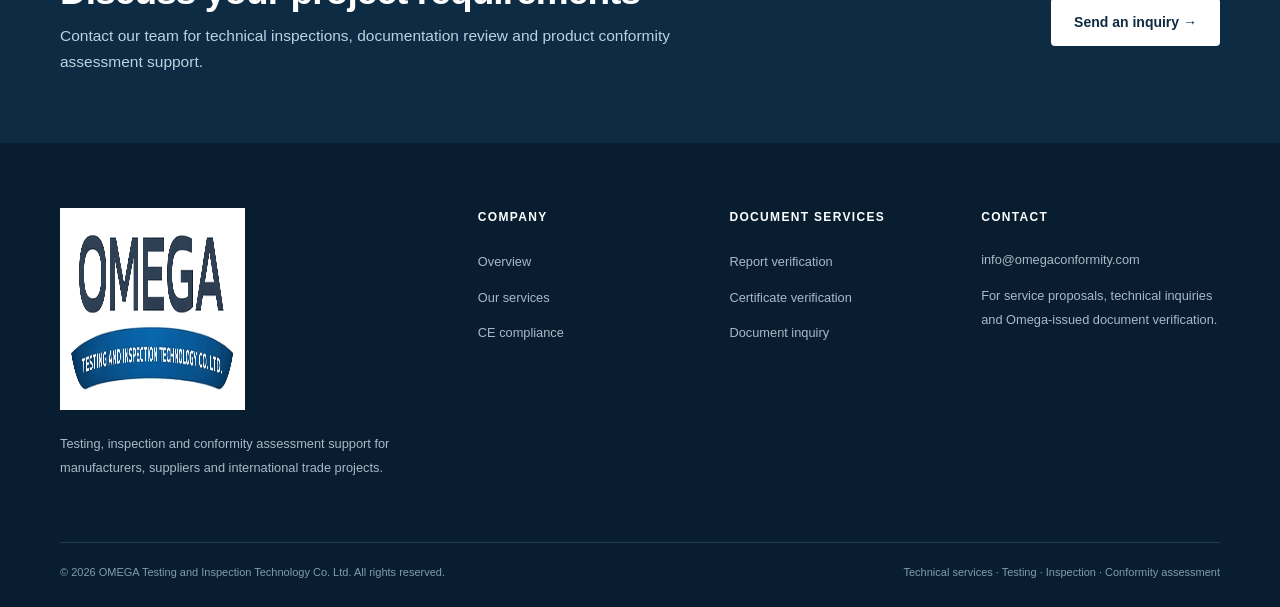
==== commit 9a124b45: "Add files via upload" ====
--- a/index.html
+++ b/index.html
@@ -1,192 +1,14 @@
-<!DOCTYPE html>
-<html lang="en">
-<head>
-  <meta charset="utf-8">
-  <meta name="viewport" content="width=device-width, initial-scale=1">
-  <title>OMEGA | Website Update</title>
-  <meta name="description" content="OMEGA Testing and Inspection Technology Co. Ltd. website is being updated.">
-  <style>
-    :root {
-      --overlay: rgba(7, 24, 45, 0.82);
-      --card: rgba(255, 255, 255, 0.92);
-      --text: #0f172a;
-      --muted: #475569;
-      --accent: #0d6cb5;
-      --white: #ffffff;
-    }
-
-    * { box-sizing: border-box; }
-
-    html, body {
-      margin: 0;
-      min-height: 100%;
-      font-family: "Segoe UI", Roboto, Helvetica, Arial, sans-serif;
-      color: var(--white);
-    }
-
-    body {
-      position: relative;
-      background: url('omega_watermark_dense_preview.jpg') center center / cover no-repeat fixed;
-      display: flex;
-      align-items: center;
-      justify-content: center;
-      padding: 32px 18px;
-      overflow-x: hidden;
-    }
-
-    body::before {
-      content: "";
-      position: fixed;
-      inset: 0;
-      background: linear-gradient(180deg, rgba(5, 20, 38, 0.78), rgba(8, 26, 48, 0.9));
-      z-index: 0;
-    }
-
-    .page {
-      position: relative;
-      z-index: 1;
-      width: 100%;
-      max-width: 760px;
-    }
-
-    .card {
-      background: rgba(8, 26, 48, 0.52);
-      backdrop-filter: blur(6px);
-      border: 1px solid rgba(255,255,255,0.12);
-      border-radius: 24px;
-      padding: 36px 28px;
-      box-shadow: 0 20px 60px rgba(0,0,0,0.28);
-      text-align: center;
-    }
-
-    .logo {
-      width: min(280px, 68vw);
-      height: auto;
-      display: block;
-      margin: 0 auto 20px;
-      filter: drop-shadow(0 10px 24px rgba(0,0,0,0.18));
-    }
-
-    .eyebrow {
-      display: inline-block;
-      margin-bottom: 14px;
-      padding: 8px 14px;
-      border-radius: 999px;
-      background: rgba(255,255,255,0.12);
-      border: 1px solid rgba(255,255,255,0.16);
-      letter-spacing: 0.08em;
-      font-size: 0.78rem;
-      text-transform: uppercase;
-    }
-
-    h1 {
-      margin: 0;
-      font-size: clamp(1.9rem, 4vw, 3rem);
-      line-height: 1.18;
-      font-weight: 800;
-    }
-
-    .subtitle {
-      margin: 18px auto 0;
-      max-width: 580px;
-      font-size: clamp(1rem, 2vw, 1.15rem);
-      line-height: 1.75;
-      color: rgba(255,255,255,0.88);
-    }
-
-    .details {
-      margin-top: 30px;
-      display: grid;
-      gap: 14px;
-    }
-
-    .detail-box {
-      background: rgba(255,255,255,0.1);
-      border: 1px solid rgba(255,255,255,0.12);
-      border-radius: 16px;
-      padding: 14px 16px;
-      font-size: 1rem;
-      line-height: 1.6;
-    }
-
-    .detail-box strong {
-      display: block;
-      margin-bottom: 4px;
-      font-size: 0.88rem;
-      letter-spacing: 0.04em;
-      text-transform: uppercase;
-      color: rgba(255,255,255,0.72);
-    }
-
-    .detail-box a {
-      color: var(--white);
-      text-decoration: none;
-      font-weight: 600;
-    }
-
-    .chat-note {
-      margin-top: 26px;
-      color: rgba(255,255,255,0.8);
-      font-size: 0.97rem;
-    }
-
-    .footer {
-      margin-top: 18px;
-      text-align: center;
-      font-size: 0.88rem;
-      color: rgba(255,255,255,0.6);
-    }
-
-    @media (max-width: 640px) {
-      .card {
-        padding: 28px 18px;
-        border-radius: 20px;
-      }
-    }
-  </style>
-</head>
-<body>
-  <main class="page">
-    <section class="card">
-      <img src="omega-logo.png" alt="OMEGA logo" class="logo">
-
-      <div class="eyebrow">Website Update in Progress</div>
-
-      <h1>OMEGA Testing and Inspection Technology Co. Ltd.</h1>
-
-      <p class="subtitle">
-        Our website is currently being updated with our new corporate face. We will be back online soon with an improved presentation.
-      </p>
-
-      <div class="details">
-        <div class="detail-box">
-          <strong>Company</strong>
-          OMEGA Testing and Inspection Technology Co. Ltd.
-        </div>
-
-        <div class="detail-box">
-          <strong>Email</strong>
-          <a href="mailto:info@omegaconformity.com">info@omegaconformity.com</a>
-        </div>
-      </div>
-
-      <p class="chat-note">Our live chat remains available on this page.</p>
-      <p class="chat-note">You may use the chat for service and verification inquiries.</p>
-    </section>
-
-    <div class="footer">© OMEGA Testing and Inspection Technology Co. Ltd.</div>
-  </main>
-
-  <script type="text/javascript">
-    var Tawk_API = Tawk_API || {}, Tawk_LoadStart = new Date();
-    (function(){
-      var s1 = document.createElement("script"), s0 = document.getElementsByTagName("script")[0];
-      s1.async = true;
-      s1.src = 'https://embed.tawk.to/69dedca3e956e51c363eac78/1jm78ro5n';
-      s1.charset = 'UTF-8';
-      s1.setAttribute('crossorigin', '*');
-      s0.parentNode.insertBefore(s1, s0);
-    })();
-  </script>
-</body>
-</html>
+<!doctype html><html lang="en"><head><meta charset="utf-8"><meta name="viewport" content="width=device-width,initial-scale=1"><meta name="description" content="OMEGA provides technical inspection, CE conformity assessment support, documentation review, testing coordination and risk assessment services."><meta name="theme-color" content="#0d2b43"><meta name="robots" content="index,follow"><title>Product Conformity, Testing &amp; Inspection | OMEGA Testing &amp; Inspection</title><link rel="icon" type="image/png" href="assets/favicon.png"><link rel="stylesheet" href="assets/styles.css"></head><body><div class="topbar"><div class="container"><span>Product conformity &amp; technical services</span><a class="email" href="mailto:info@omegaconformity.com">info@omegaconformity.com</a></div></div>
+<header class="header"><div class="container header-row"><a class="brand" href="index.html" aria-label="OMEGA home"><img src="assets/omega-wordmark.png" alt="OMEGA Testing and Inspection Technology Co. Ltd." width="751" height="202"></a>
+<button class="mobile-toggle" type="button" aria-expanded="false" aria-controls="primary-menu" aria-label="Open navigation"><svg viewBox="0 0 24 24" fill="none" stroke="currentColor" stroke-width="2" stroke-linecap="round"><path d="M4 7h16M4 12h16M4 17h16"/></svg></button>
+<nav id="primary-menu" class="nav" aria-label="Primary navigation"><a href="index.html" class="active" aria-current="page">Home</a><a href="services.html">Services</a><a href="ce-compliance.html">CE Compliance</a><a href="verification.html">Document Verification</a></nav><a class="header-contact" href="mailto:info@omegaconformity.com">Contact us ↗</a></div></header><main><section class="hero"><div class="container hero-grid"><div class="hero-copy"><div class="eyebrow-line kicker">OMEGA · Technical services</div><h1>Confidence through <em>technical assessment.</em></h1><p>Testing, inspection and conformity assessment support for industrial products, equipment and machinery. From technical documentation to on-site evaluation, we help you move through complex requirements with clarity.</p><div class="btn-line"><a href="services.html" class="btn btn-primary">Explore our services →</a><a href="verification.html" class="btn btn-outline">Verify a document</a></div></div><div class="hero-art" role="img" aria-label="Illustrated industrial machinery inspection schematic"><div class="hero-label">INSPECTION / DOCUMENTATION / TESTING</div></div></div></section>
+<div class="subline"><div class="container subline-inner"><span><b class="tiny-check">✓</b> MACHINERY &amp; EQUIPMENT</span><span><b class="tiny-check">✓</b> TECHNICAL DOCUMENTATION</span><span><b class="tiny-check">✓</b> PRODUCT TESTING SUPPORT</span><span><b class="tiny-check">✓</b> INSPECTION &amp; REPORTING</span></div></div>
+<section class="section"><div class="container"><div class="section-head"><div class="section-intro"><div class="kicker">Our capabilities</div><h2>Practical technical services<br>across the product lifecycle.</h2><p>Structured assessment activities tailored to the product, its technical requirements and the intended market.</p></div><a class="simple-link" href="services.html">View all services <span aria-hidden="true">→</span></a></div><div class="cards"><article class="card"><div class="iconbox"><span class="icon" aria-hidden="true"><svg viewBox="0 0 24 24"><rect x="5" y="4" width="14" height="17" rx="2"/><rect x="9" y="2" width="6" height="4" rx="1"/><path d="m8 13 2 2 5-5"/></svg></span></div><h3>Technical Inspection</h3><p>Factory, pre-shipment and on-site inspections with documented observations and technical findings.</p><a class="card-link" href="services.html#inspection">Explore service</a></article><article class="card"><div class="iconbox"><span class="icon" aria-hidden="true"><svg viewBox="0 0 24 24"><path d="M6 2h9l5 5v14H6a2 2 0 0 1-2-2V4a2 2 0 0 1 2-2z"/><path d="M15 2v6h5M8 13h8M8 17h8"/></svg></span></div><h3>CE &amp; TCF Support</h3><p>Technical file preparation and review, applicable legislation and standards assessment.</p><a class="card-link" href="services.html#documentation">Explore service</a></article><article class="card"><div class="iconbox"><span class="icon" aria-hidden="true"><svg viewBox="0 0 24 24"><path d="M9 3h6m-4 0v6l-6.5 10a2 2 0 0 0 1.7 3h11.6a2 2 0 0 0 1.7-3L13 9V3"/><path d="M7 17h10"/></svg></span></div><h3>Testing Coordination</h3><p>Planning and coordination of applicable testing with specialized laboratory partners.</p><a class="card-link" href="services.html#testing">Explore service</a></article><article class="card"><div class="iconbox"><span class="icon" aria-hidden="true"><svg viewBox="0 0 24 24"><path d="m12 2 9 4v6c0 5-4 8-9 10-5-2-9-5-9-10V6z"/><path d="m8 12 3 3 5-6"/></svg></span></div><h3>Risk Assessment</h3><p>Hazard identification, risk assessment support and review of product safety measures.</p><a class="card-link" href="services.html#risk-assessment">Explore service</a></article></div></div></section>
+<section class="section section-gray"><div class="container split"><div class="split-visual"><img src="assets/process-engineering.svg" alt="Technical file review and conformity assessment illustration" width="700" height="450" loading="lazy"><div class="metric-tag">DOCUMENTED · TRACEABLE · TECHNICAL</div></div><div><div class="kicker">How we work</div><h2>Built around the technical evidence.</h2><p>We assess products using relevant technical information, applicable standards, physical observations and available test evidence. Each assignment is approached according to its purpose and scope.</p><ul class="list-check"><li>Defined scope and relevant technical requirements</li><li>Review of drawings, manuals, marking and technical files</li><li>Inspection and testing arrangements where appropriate</li><li>Clear technical observations and reporting</li></ul><a href="ce-compliance.html" class="simple-link">Learn about CE compliance →</a></div></div></section>
+<section class="section"><div class="container"><div class="section-intro"><div class="kicker">Project workflow</div><h2>A straightforward assessment process.</h2><p>From initial product details through technical review and documentation.</p></div><div class="steps"><div class="step"><span class="step-no">01</span><h3>Scope definition</h3><p>We identify the product, project objectives and applicable technical framework.</p></div><div class="step"><span class="step-no">02</span><h3>Document review</h3><p>Available technical documentation, declarations and relevant standards are reviewed.</p></div><div class="step"><span class="step-no">03</span><h3>Assessment activities</h3><p>Physical inspection, risk analysis or testing coordination as required by the agreed scope.</p></div><div class="step"><span class="step-no">04</span><h3>Technical reporting</h3><p>Findings, observations and supporting records are organized for project follow-up.</p></div></div></div></section>
+<section class="section-narrow section-gray"><div class="container"><div class="kicker">Technical coverage</div><h2 style="margin:12px 0">Selected product areas</h2><p style="max-width:720px;margin-bottom:0">Our services focus on industrial products and equipment, with requirements determined on a project-by-project basis.</p><div class="chips"><span class="chip">Industrial Machinery</span><span class="chip">Electrical Equipment</span><span class="chip">Electromagnetic Compatibility</span><span class="chip">Packaging Equipment</span><span class="chip">Safety of Machinery</span><span class="chip">Technical Documentation</span><span class="chip">Product Conformity</span></div></div></section></main><section class="section-narrow cta"><div class="container"><div><h2>Discuss your project requirements</h2><p>Contact our team for technical inspections, documentation review and product conformity assessment support.</p></div><a href="mailto:info@omegaconformity.com?subject=Service%20Inquiry" class="btn btn-invert">Send an inquiry →</a></div></section>
+<footer class="footer"><div class="container"><div class="footer-grid"><div><a href="index.html" aria-label="OMEGA home"><img class="footer-logo" src="assets/omega-wordmark.png" alt="OMEGA" width="751" height="202"></a><p>Testing, inspection and conformity assessment support for manufacturers, suppliers and international trade projects.</p></div>
+<div><h4>Company</h4><ul><li><a href="index.html">Overview</a></li><li><a href="services.html">Our services</a></li><li><a href="ce-compliance.html">CE compliance</a></li></ul></div>
+<div><h4>Document services</h4><ul><li><a href="verification.html">Report verification</a></li><li><a href="verification.html">Certificate verification</a></li><li><a href="mailto:info@omegaconformity.com?subject=Document%20Inquiry">Document inquiry</a></li></ul></div>
+<div><h4>Contact</h4><p><a href="mailto:info@omegaconformity.com">info@omegaconformity.com</a></p><p>For service proposals, technical inquiries and Omega-issued document verification.</p></div></div>
+<div class="footer-bottom"><span>© <span id="copyright-year">2026</span> OMEGA Testing and Inspection Technology Co. Ltd. All rights reserved.</span><span>Technical services · Testing · Inspection · Conformity assessment</span></div></div></footer><script>document.getElementById('copyright-year').textContent = String(new Date().getFullYear());</script><script src="assets/main.js" defer></script><script type="text/javascript">var Tawk_API=Tawk_API||{},Tawk_LoadStart=new Date();(function(){var s1=document.createElement("script"),s0=document.getElementsByTagName("script")[0];s1.async=true;s1.src="https://embed.tawk.to/69dedca3e956e51c363eac78/1jm78ro5n";s1.charset="UTF-8";s1.setAttribute("crossorigin","*");s0.parentNode.insertBefore(s1,s0);})();</script></body></html>
--- a/assets/styles.css
+++ b/assets/styles.css
@@ -0,0 +1,15 @@
+:root{--navy:#0d2b43;--navy-deep:#081f32;--blue:#086fa6;--bright:#087db7;--ink:#193247;--muted:#64788a;--line:#dce6ec;--paper:#f4f7f9;--white:#fff;--max:1160px;--shadow:0 18px 55px rgba(11,40,59,.09)}
+*{box-sizing:border-box}html{scroll-behavior:smooth}body{margin:0;color:var(--ink);background:#fff;font-family:'Segoe UI',Arial,Helvetica,sans-serif;font-size:15.5px;line-height:1.65;-webkit-font-smoothing:antialiased}a{color:inherit}a:focus-visible,button:focus-visible,input:focus-visible{outline:3px solid #69b7e0;outline-offset:3px}img{max-width:100%;display:block}svg{display:block}button,input{font:inherit}button{cursor:pointer}.container{width:min(var(--max),calc(100% - 48px));margin-inline:auto}.kicker{text-transform:uppercase;letter-spacing:.16em;font-size:11px;font-weight:800;color:var(--blue);line-height:1.5}.eyebrow-line{display:flex;align-items:center;gap:11px}.eyebrow-line:before{content:'';width:28px;height:2px;background:#0c80ba;flex:none}h1,h2,h3,p{margin-top:0}h1,h2,h3{color:var(--navy);font-weight:760;line-height:1.19;letter-spacing:-.025em}h1{font-size:clamp(38px,5vw,65px);letter-spacing:-.037em}h2{font-size:clamp(29px,3vw,42px)}h3{font-size:20px}p{color:#526779}.section{padding:94px 0}.section-gray{background:var(--paper)}.section-narrow{padding:69px 0}.section-intro{max-width:660px;margin-bottom:39px}.section-intro p{font-size:16px;margin:15px 0 0}.section-head{display:flex;align-items:end;justify-content:space-between;gap:25px;margin-bottom:34px}.section-head .section-intro{margin-bottom:0}.section-head .section-intro h2{margin-bottom:0}.simple-link{display:inline-flex;gap:10px;align-items:center;text-decoration:none;color:var(--blue);font-weight:700;font-size:14px;white-space:nowrap}.simple-link:hover{color:#03557f}.btn{display:inline-flex;justify-content:center;align-items:center;gap:11px;padding:13px 22px;text-decoration:none;border:1px solid transparent;border-radius:4px;font-size:14px;font-weight:700;line-height:1.45;transition:background .18s,transform .18s,color .18s}.btn:hover{transform:translateY(-1px)}.btn-primary{background:var(--blue);color:#fff}.btn-primary:hover{background:#075982}.btn-outline{background:#fff;color:var(--navy);border-color:#bccbd5}.btn-outline:hover{border-color:var(--blue);color:var(--blue)}.btn-invert{background:#fff;color:var(--navy)}.btn-invert:hover{background:#e5f4fa}.icon{width:23px;height:23px;display:inline-flex;color:var(--blue)}.icon svg{width:100%;height:100%;stroke:currentColor;stroke-width:1.8;fill:none;stroke-linecap:round;stroke-linejoin:round}
+.topbar{background:var(--navy-deep);color:#c5d7e2;font-size:11px;letter-spacing:.075em;text-transform:uppercase}.topbar .container{display:flex;align-items:center;justify-content:space-between;min-height:34px;gap:16px}.topbar .email{text-transform:none;letter-spacing:.015em;color:#e6eef3;text-decoration:none}.topbar .email:hover{text-decoration:underline}.header{position:relative;z-index:20;background:#fff;box-shadow:0 1px 0 #e5ebef}.header-row{display:flex;align-items:center;gap:24px;justify-content:space-between;min-height:83px}.brand{display:flex;align-items:center;max-width:221px;flex:none}.brand img{width:218px;height:auto}.nav{display:flex;align-items:center;gap:28px;margin-left:auto}.nav a{text-decoration:none;color:#334c5e;font-weight:650;font-size:13px;position:relative;padding:12px 0;white-space:nowrap}.nav a:hover,.nav a.active{color:var(--blue)}.nav a.active:after{content:'';height:2px;background:var(--blue);position:absolute;bottom:6px;left:0;right:0}.header-contact{margin-left:15px;border-left:1px solid #dfe7ec;padding-left:25px;white-space:nowrap;color:var(--blue);font-weight:750;font-size:13px;text-decoration:none}.header-contact:hover{text-decoration:underline}.mobile-toggle{display:none;border:1px solid #dce7ed;background:#fff;color:var(--navy);border-radius:4px;width:42px;height:42px;align-items:center;justify-content:center}.mobile-toggle svg{width:22px;height:22px}
+.hero{min-height:560px;background:#f5f9fb;overflow:hidden}.hero-grid{display:grid;grid-template-columns:1fr .94fr;align-items:stretch;min-height:560px}.hero-copy{padding:80px 48px 75px 0;display:flex;flex-direction:column;justify-content:center}.hero-copy h1{margin:19px 0 23px}.hero-copy h1 em{font-style:normal;color:var(--blue)}.hero-copy>p{font-size:17px;line-height:1.78;max-width:490px;margin-bottom:33px}.btn-line{display:flex;align-items:center;gap:13px;flex-wrap:wrap}.hero-art{position:relative;min-height:500px;background:#0b2b45}.hero-art::before{content:'';position:absolute;inset:0;background:url('./hero-engineering.svg') center center/cover no-repeat}.hero-art::after{content:'';position:absolute;top:0;bottom:0;left:0;width:80px;background:linear-gradient(90deg,#f5f9fb,transparent)}.hero-label{position:absolute;right:24px;bottom:24px;z-index:2;padding:14px 20px;background:rgba(5,27,42,.87);border-left:3px solid #42b9e4;color:#d4ecf5;font-size:10px;letter-spacing:.16em;text-transform:uppercase}.subline{border-bottom:1px solid var(--line);background:#fff}.subline-inner{display:flex;align-items:center;gap:8px 33px;flex-wrap:wrap;min-height:68px;padding:16px 0}.subline span{font-size:12px;color:#566e7f;font-weight:700;letter-spacing:.035em;display:inline-flex;gap:9px;align-items:center}.tiny-check{display:inline-flex;align-items:center;justify-content:center;border-radius:50%;background:#e0f1f9;color:var(--blue);width:19px;height:19px;font-size:13px;font-weight:900}
+.cards{display:grid;grid-template-columns:repeat(4,1fr);gap:18px}.card{background:#fff;border:1px solid #dee7ec;padding:28px 25px 26px;transition:box-shadow .2s,border-color .2s,transform .2s}.card:hover{transform:translateY(-3px);border-color:#bbd6e3;box-shadow:var(--shadow)}.card .iconbox{width:50px;height:50px;background:#e9f5fa;display:flex;align-items:center;justify-content:center;color:var(--blue);margin-bottom:21px}.card h3{font-size:18px;margin:0 0 12px}.card p{font-size:13.5px;line-height:1.75;margin:0 0 18px}.card-link{font-size:12.5px;text-decoration:none;font-weight:800;color:var(--blue)}.card-link:hover{text-decoration:underline}.card-link::after{content:'  →'}
+.split{display:grid;grid-template-columns:1fr 1fr;gap:74px;align-items:center}.split-visual{position:relative}.split-visual img{width:100%;box-shadow:var(--shadow);border:1px solid #d4e3ed}.split h2{margin:13px 0 24px}.split p{margin-bottom:19px}.list-check{padding:0;margin:20px 0 31px;list-style:none}.list-check li{display:flex;gap:13px;margin:0 0 13px;color:#334c5d;font-size:14px}.list-check li:before{content:'✓';font-weight:bold;color:var(--blue);font-size:16px}.metric-tag{position:absolute;right:-18px;bottom:-17px;background:var(--navy);color:#f1fbff;font-size:12px;letter-spacing:.08em;font-weight:800;text-transform:uppercase;padding:15px 20px;border-bottom:4px solid #158fca}
+.steps{display:grid;grid-template-columns:repeat(4,1fr);gap:0;margin-top:40px}.step{padding:8px 27px 12px;border-left:1px solid #d5e4ed}.step:first-child{padding-left:0;border:0}.step-no{display:block;font-size:34px;font-weight:800;letter-spacing:-.045em;color:#bdd9e7;line-height:1.3;margin-bottom:18px}.step h3{font-size:17px;margin-bottom:10px}.step p{font-size:13.5px;margin-bottom:0}.chips{display:flex;flex-wrap:wrap;gap:11px;margin-top:25px}.chip{padding:8px 15px;border:1px solid #c6dbe5;background:#f7fafc;color:#244c65;font-weight:650;font-size:12px}.cta{background:var(--navy);color:#fff}.cta .container{display:flex;justify-content:space-between;align-items:center;gap:30px}.cta h2{color:#fff;margin:0 0 9px;font-size:clamp(27px,3vw,37px)}.cta p{color:#bcd2e1;margin:0;max-width:670px}.footer{background:#081e30;color:#a5bdcc;padding:65px 0 25px}.footer-grid{display:grid;grid-template-columns:1.8fr 1fr 1fr 1.15fr;gap:44px}.footer-logo{width:185px;margin-bottom:22px;padding:9px;background:#fff}.footer h4{font-size:12px;color:#fff;letter-spacing:.11em;text-transform:uppercase;margin:0 0 20px}.footer p,.footer a{font-size:12.8px;color:#a6bac8;text-decoration:none;line-height:1.85}.footer a:hover{color:#fff}.footer ul{list-style:none;margin:0;padding:0}.footer li{margin-bottom:10px}.footer-bottom{border-top:1px solid #1d3b50;margin-top:50px;padding-top:20px;display:flex;align-items:center;justify-content:space-between;gap:18px;font-size:11px;color:#829bad}.footer-bottom a{font-size:11px}
+.page-hero{padding:73px 0 68px;border-bottom:1px solid #dbe5ec;background:linear-gradient(115deg,#f4f8fa,#edf4f7)}.page-hero .container{max-width:1160px}.page-hero h1{font-size:clamp(35px,4vw,53px);margin:17px 0}.page-hero p{font-size:16px;max-width:680px;margin-bottom:0;line-height:1.8}.breadcrumb{font-size:12px;color:#7890a2;margin-bottom:24px}.breadcrumb a{text-decoration:none;color:var(--blue)}.breadcrumb span{padding:0 8px}.service-row{display:grid;grid-template-columns:76px 1fr;gap:18px;padding:31px 0;border-bottom:1px solid var(--line)}.service-row:first-child{padding-top:0}.service-row:last-child{border-bottom:0}.service-icon{background:#e8f4fa;width:63px;height:63px;display:flex;align-items:center;justify-content:center;color:var(--blue)}.service-row h3{margin:0 0 12px}.service-row p{font-size:14px;margin:0 0 10px}.service-details{color:var(--navy);font-size:13px;font-weight:650}.panel{background:#f4f8fa;border:1px solid #dbe6ec;padding:36px}.panel h3{margin-bottom:18px}.panel p{font-size:14px}.aside-label{font-size:11px;text-transform:uppercase;letter-spacing:.15em;font-weight:800;color:var(--blue);margin-bottom:15px}.scope-grid{display:grid;grid-template-columns:1fr 1fr;gap:18px}.scope{border:1px solid #dee8ef;background:#fff;padding:27px}.scope h3{font-size:18px;margin:0 0 10px}.scope p{font-size:13.8px;margin:0}.scope-tag{display:block;font-size:11px;color:var(--blue);font-weight:800;margin-bottom:15px;letter-spacing:.06em}.reg-grid{display:grid;grid-template-columns:repeat(3,1fr);gap:17px}.reg{border:1px solid #dbe5eb;padding:27px;background:#fff}.reg .reg-code{font-size:12px;font-weight:800;color:var(--blue);letter-spacing:.03em}.reg h3{margin:10px 0 9px;font-size:18px}.reg p{font-size:13.5px;line-height:1.75;margin:0}.note-strip{border-left:3px solid var(--blue);background:#edf5f9;padding:23px 26px;font-size:13.7px;color:#415b6e}.note-strip strong{color:var(--navy)}
+.verification-layout{display:grid;grid-template-columns:1.45fr .8fr;gap:26px;align-items:start}.verify-box{border:1px solid #d6e3ea;background:#fff;padding:39px 41px;box-shadow:var(--shadow)}.verify-box h2{font-size:29px;margin:0 0 11px}.verify-box p{font-size:14.5px}.form-label{display:block;color:#244054;font-size:13px;font-weight:800;margin:26px 0 9px}.text-field{width:100%;background:#fff;border:1px solid #bccfdb;min-height:52px;padding:13px 15px;border-radius:3px;color:var(--navy);font-size:15px}.text-field:focus{outline:2px solid #86c5e6;border-color:var(--blue)}.verify-form .btn{margin-top:19px;min-width:183px}.help-card{background:#f0f6f9;border:1px solid #dce9ef;padding:28px}.help-card h3{font-size:17px;margin:0 0 12px}.help-card p{font-size:13.5px}.help-card p:last-child{margin:0}.help-card a{color:var(--blue)}.verify-result{margin-top:26px;display:none;border:1px solid #cee1e9;padding:22px 24px}.verify-result.show{display:block}.verify-result.found{background:#eff8f3;border-color:#c3e5d0}.verify-result.missing{background:#f5f7f9;border-color:#d6e0e6}.verify-result.error{background:#fff6ef;border-color:#efd8c4}.result-title{display:flex;align-items:center;gap:10px;font-size:17px;font-weight:800;color:var(--navy);margin:0 0 12px}.result-dot{width:11px;height:11px;border-radius:50%;background:#6a8798}.verify-result.found .result-dot{background:#1b8b52}.verify-result.error .result-dot{background:#b16b2b}.record-table{border-collapse:collapse;width:100%;font-size:13px}.record-table th,.record-table td{padding:10px 0;text-align:left;border-bottom:1px solid rgba(39,90,110,.12);vertical-align:top;overflow-wrap:anywhere}.record-table th{width:39%;padding-right:16px;color:#607b88;font-weight:650}.record-table td{color:#17364a;font-weight:700}.status-pill{padding:4px 10px;background:#e7f3ec;color:#21774c;border-radius:3px;font-size:11px;font-weight:800}.status-pill.withdrawn{background:#f8e8e8;color:#a23c3c}.status-pill.suspended{background:#f9f0de;color:#946422}.small-note{font-size:12px!important;color:#64798a}.loading-dot{display:inline-block;width:13px;height:13px;border-radius:50%;border:2px solid #c1dce9;border-top-color:var(--blue);animation:spin .6s linear infinite}@keyframes spin{to{transform:rotate(360deg)}}
+@media(max-width:1050px){.nav{gap:17px}.brand img{width:190px}.brand{max-width:190px}.header-contact{padding-left:15px;margin-left:0}.cards{grid-template-columns:repeat(2,1fr)}.hero-grid{grid-template-columns:1fr .88fr}.hero-copy{padding-right:27px}.hero-copy h1{font-size:50px}.split{gap:42px}}
+@media(max-width:800px){.topbar .container{min-height:31px}.mobile-toggle{display:flex}.header-row{min-height:70px}.header-contact{display:none}.nav{display:none;position:absolute;top:100%;left:0;right:0;background:#fff;flex-direction:column;gap:0;align-items:stretch;margin:0;padding:12px 24px 20px;border-top:1px solid #e5ecef;box-shadow:0 16px 25px rgba(9,38,57,.15)}.nav.open{display:flex}.nav a{padding:14px 0;border-bottom:1px solid #e8eff2}.nav a.active:after{bottom:0}.hero-grid{grid-template-columns:1fr}.hero{min-height:0}.hero-copy{padding:72px 0 60px}.hero-copy h1{font-size:clamp(37px,7vw,56px)}.hero-art{min-height:370px;margin-inline:-24px}.hero-art::after{display:none}.section{padding:70px 0}.split{grid-template-columns:1fr}.split-visual{order:2}.steps{grid-template-columns:1fr 1fr;gap:28px}.step:nth-child(3){border:0;padding-left:0}.footer-grid{grid-template-columns:1fr 1fr}.verification-layout{grid-template-columns:1fr}.reg-grid{grid-template-columns:1fr 1fr}.cta .container{flex-direction:column;align-items:flex-start}}
+@media(max-width:540px){.container{width:min(var(--max),calc(100% - 34px))}.topbar .email{display:none}.topbar .container{justify-content:center}.brand img{width:183px}.hero-copy{padding:54px 0}.hero-copy h1{font-size:38px}.hero-art{min-height:282px;margin-inline:-17px}.hero-label{font-size:9px;right:12px;bottom:12px}.cards,.steps,.footer-grid,.reg-grid,.scope-grid{grid-template-columns:1fr}.section{padding:59px 0}.section-head{display:block}.section-head .simple-link{margin-top:19px}.step{border:0;border-bottom:1px solid var(--line);padding:0 0 21px}.split-visual .metric-tag{right:0;font-size:10px}.footer-bottom{display:block}.footer-bottom span{display:block;margin-bottom:9px}.page-hero{padding:50px 0}.verify-box{padding:25px 22px}.cta .container{gap:23px}.subline-inner{gap:8px 20px}.service-row{grid-template-columns:56px 1fr;gap:12px}.service-icon{width:49px;height:49px}.panel{padding:25px}.card{padding:25px 24px}}
+
+.services-columns{grid-template-columns:1.42fr .72fr;align-items:start}
+@media(max-width:800px){.services-columns{grid-template-columns:1fr}}
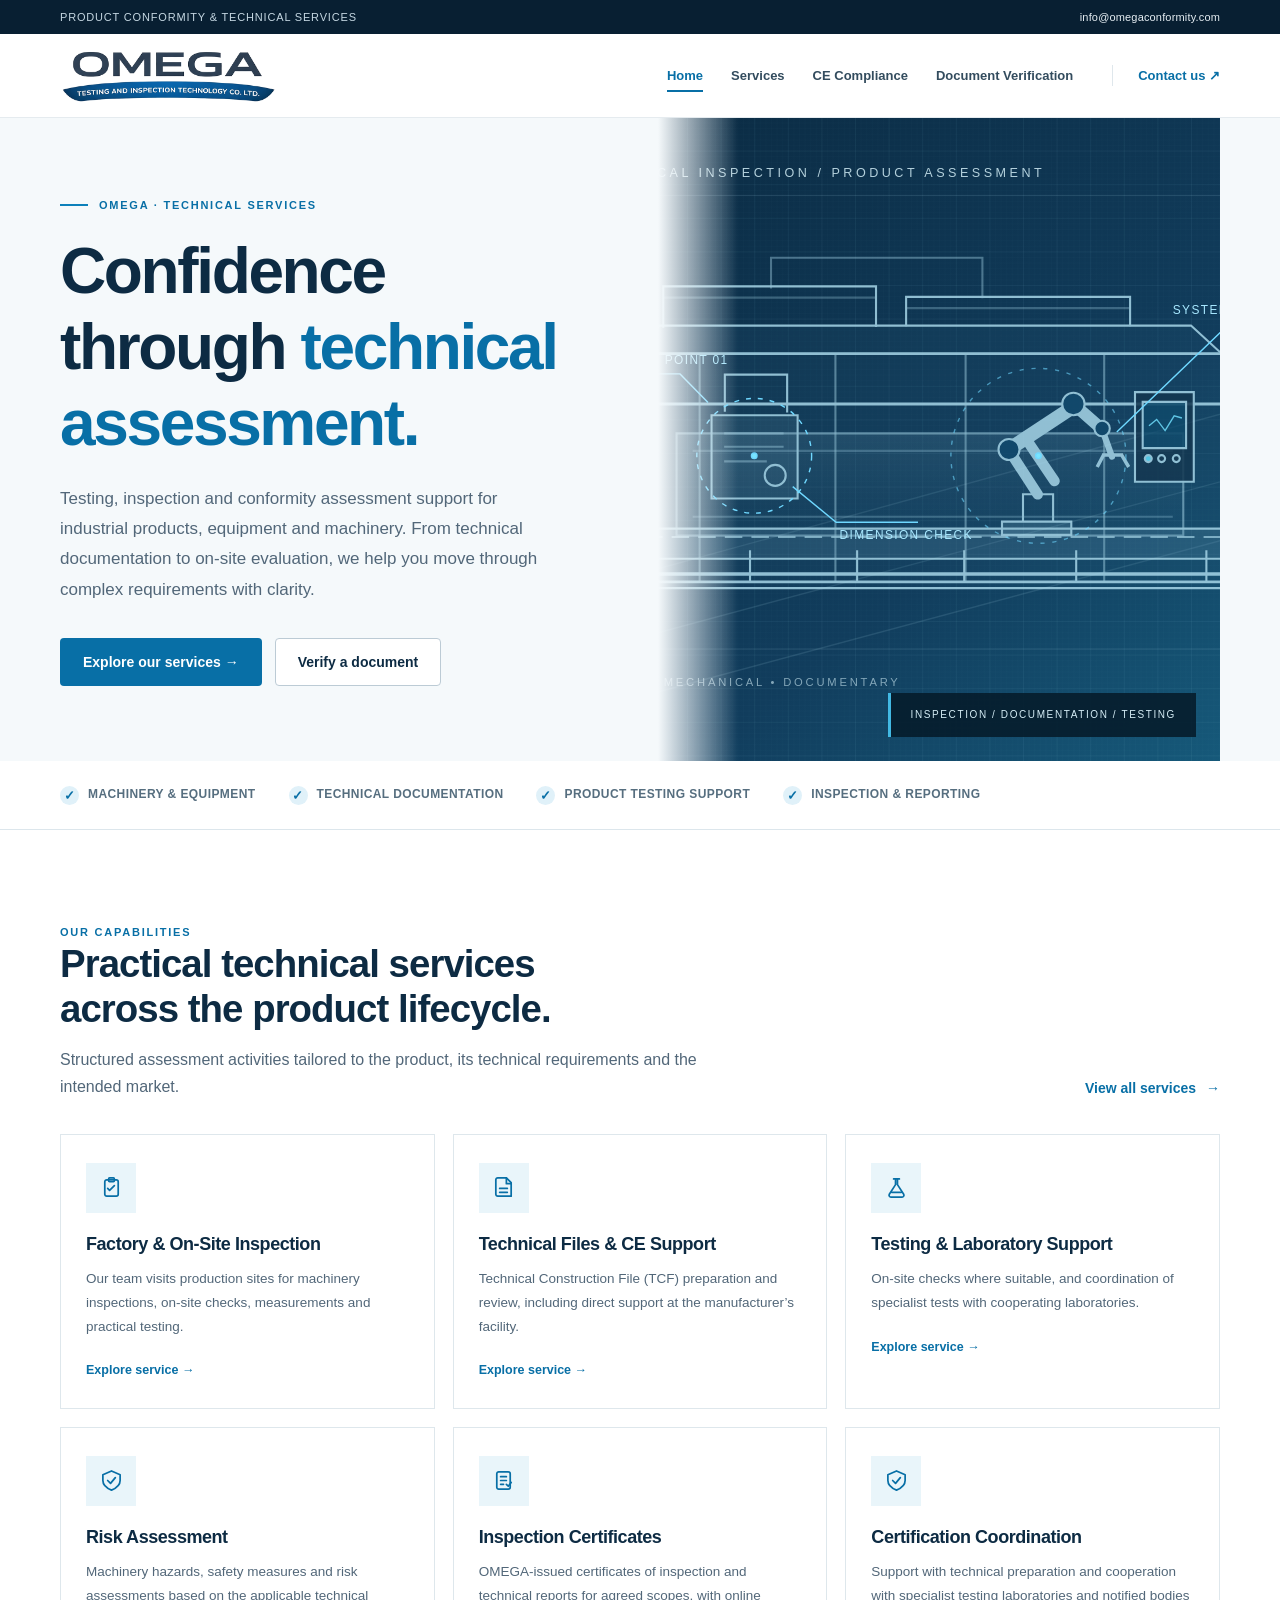
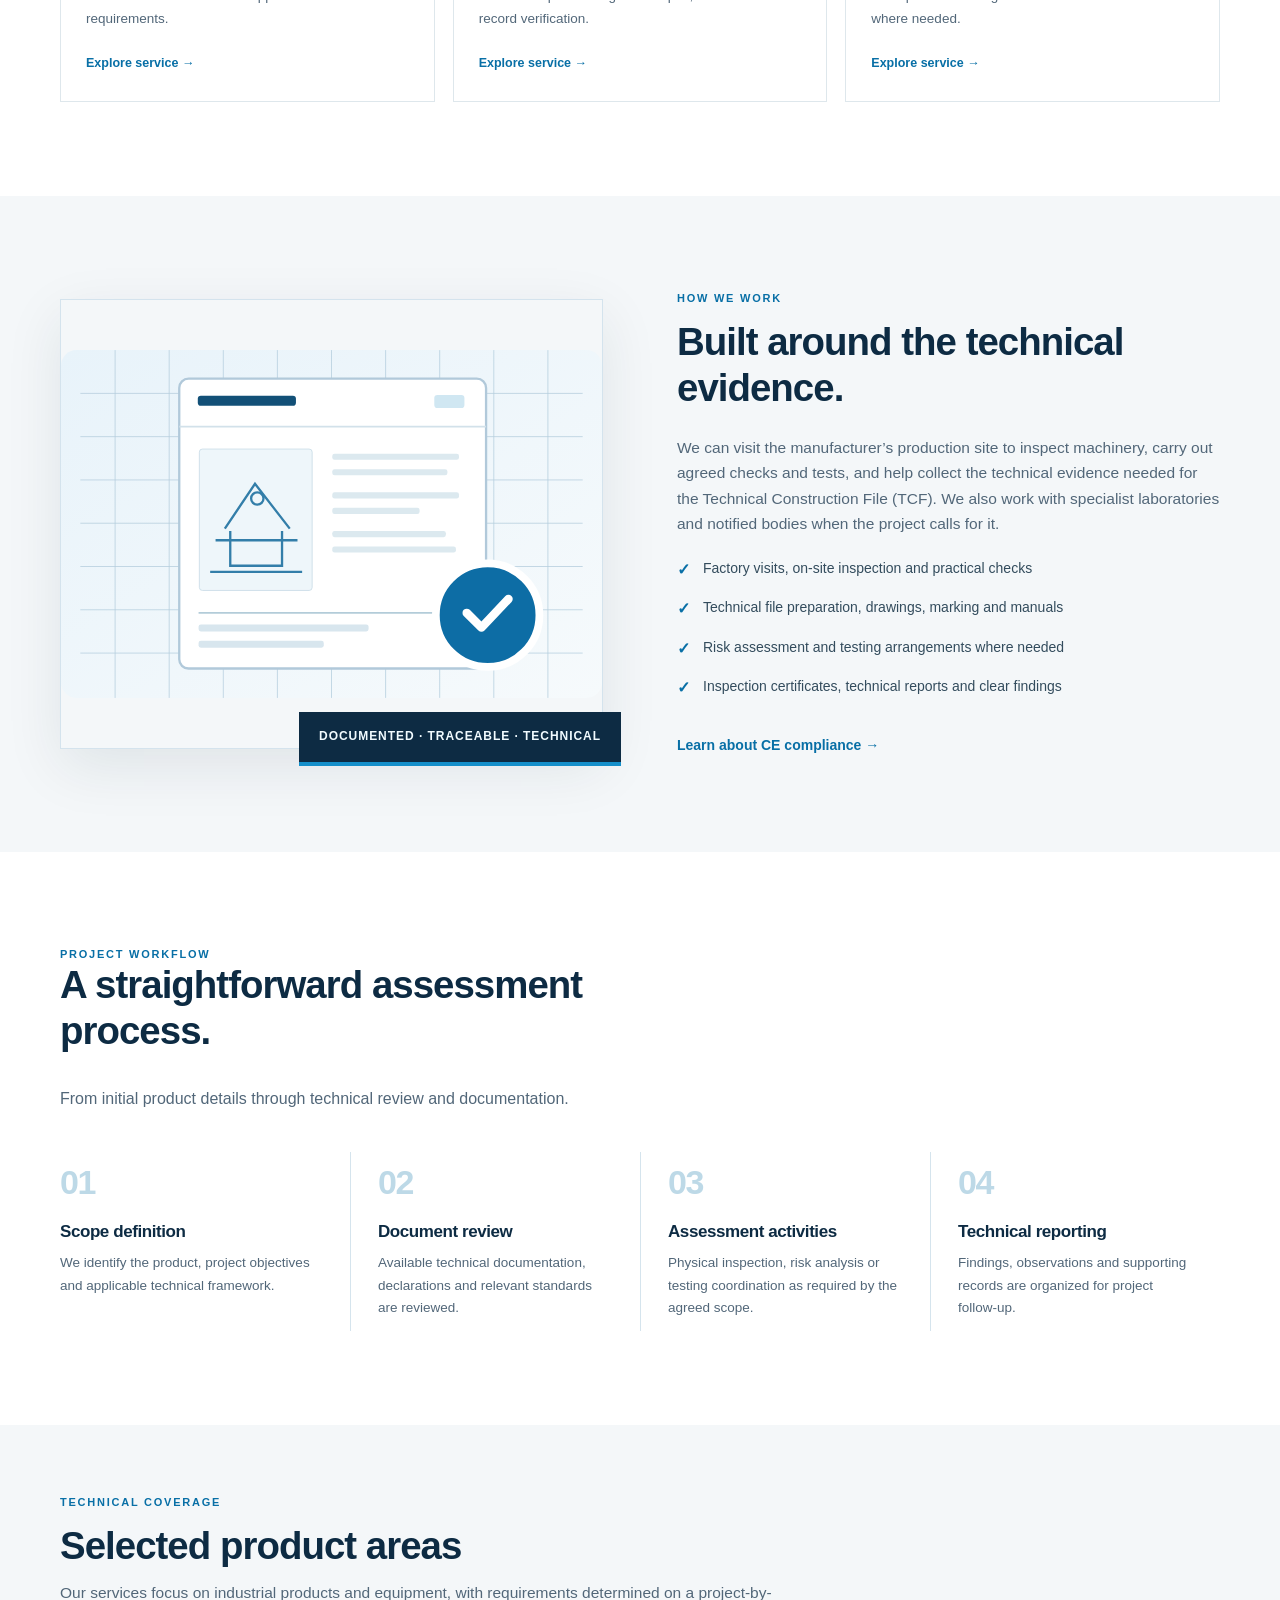
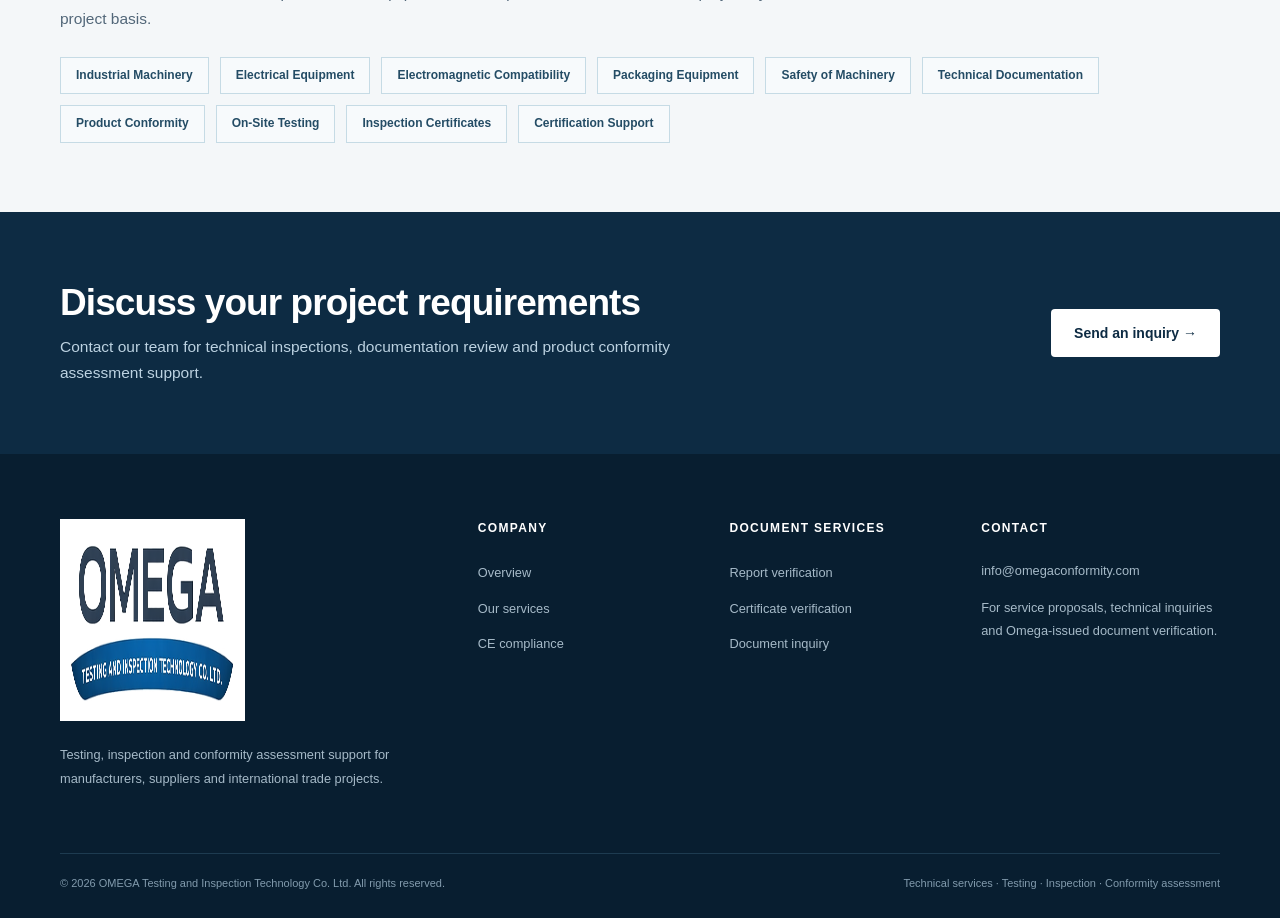
==== commit ef003e30: "Add files via upload" ====
--- a/index.html
+++ b/index.html
@@ -1,14 +1,15 @@
-<!doctype html><html lang="en"><head><meta charset="utf-8"><meta name="viewport" content="width=device-width,initial-scale=1"><meta name="description" content="OMEGA provides technical inspection, CE conformity assessment support, documentation review, testing coordination and risk assessment services."><meta name="theme-color" content="#0d2b43"><meta name="robots" content="index,follow"><title>Product Conformity, Testing &amp; Inspection | OMEGA Testing &amp; Inspection</title><link rel="icon" type="image/png" href="assets/favicon.png"><link rel="stylesheet" href="assets/styles.css"></head><body><div class="topbar"><div class="container"><span>Product conformity &amp; technical services</span><a class="email" href="mailto:info@omegaconformity.com">info@omegaconformity.com</a></div></div>
-<header class="header"><div class="container header-row"><a class="brand" href="index.html" aria-label="OMEGA home"><img src="assets/omega-wordmark.png" alt="OMEGA Testing and Inspection Technology Co. Ltd." width="751" height="202"></a>
-<button class="mobile-toggle" type="button" aria-expanded="false" aria-controls="primary-menu" aria-label="Open navigation"><svg viewBox="0 0 24 24" fill="none" stroke="currentColor" stroke-width="2" stroke-linecap="round"><path d="M4 7h16M4 12h16M4 17h16"/></svg></button>
-<nav id="primary-menu" class="nav" aria-label="Primary navigation"><a href="index.html" class="active" aria-current="page">Home</a><a href="services.html">Services</a><a href="ce-compliance.html">CE Compliance</a><a href="verification.html">Document Verification</a></nav><a class="header-contact" href="mailto:info@omegaconformity.com">Contact us ↗</a></div></header><main><section class="hero"><div class="container hero-grid"><div class="hero-copy"><div class="eyebrow-line kicker">OMEGA · Technical services</div><h1>Confidence through <em>technical assessment.</em></h1><p>Testing, inspection and conformity assessment support for industrial products, equipment and machinery. From technical documentation to on-site evaluation, we help you move through complex requirements with clarity.</p><div class="btn-line"><a href="services.html" class="btn btn-primary">Explore our services →</a><a href="verification.html" class="btn btn-outline">Verify a document</a></div></div><div class="hero-art" role="img" aria-label="Illustrated industrial machinery inspection schematic"><div class="hero-label">INSPECTION / DOCUMENTATION / TESTING</div></div></div></section>
+<!DOCTYPE html>
+<html lang="en"><head><meta charset="utf-8"/><meta content="width=device-width,initial-scale=1" name="viewport"/><meta content="OMEGA provides technical inspection, CE conformity assessment support, documentation review, testing coordination and risk assessment services." name="description"/><meta content="#0d2b43" name="theme-color"/><meta content="index,follow" name="robots"/><title>Product Conformity, Testing &amp; Inspection | OMEGA Testing &amp; Inspection</title><link href="assets/favicon.png" rel="icon" type="image/png"/><link href="assets/styles.css" rel="stylesheet"/></head><body><div class="topbar"><div class="container"><span>Product conformity &amp; technical services</span><a class="email" href="mailto:info@omegaconformity.com">info@omegaconformity.com</a></div></div>
+<header class="header"><div class="container header-row"><a aria-label="OMEGA home" class="brand" href="index.html"><img alt="OMEGA Testing and Inspection Technology Co. Ltd." height="202" src="assets/omega-wordmark.png" width="751"/></a>
+<button aria-controls="primary-menu" aria-expanded="false" aria-label="Open navigation" class="mobile-toggle" type="button"><svg fill="none" stroke="currentColor" stroke-linecap="round" stroke-width="2" viewbox="0 0 24 24"><path d="M4 7h16M4 12h16M4 17h16"></path></svg></button>
+<nav aria-label="Primary navigation" class="nav" id="primary-menu"><a aria-current="page" class="active" href="index.html">Home</a><a href="services.html">Services</a><a href="ce-compliance.html">CE Compliance</a><a href="verification.html">Document Verification</a></nav><a class="header-contact" href="mailto:info@omegaconformity.com">Contact us ↗</a></div></header><main><section class="hero"><div class="container hero-grid"><div class="hero-copy"><div class="eyebrow-line kicker">OMEGA · Technical services</div><h1>Confidence through <em>technical assessment.</em></h1><p>Testing, inspection and conformity assessment support for industrial products, equipment and machinery. From technical documentation to on-site evaluation, we help you move through complex requirements with clarity.</p><div class="btn-line"><a class="btn btn-primary" href="services.html">Explore our services →</a><a class="btn btn-outline" href="verification.html">Verify a document</a></div></div><div aria-label="Illustrated industrial machinery inspection schematic" class="hero-art" role="img"><div class="hero-label">INSPECTION / DOCUMENTATION / TESTING</div></div></div></section>
 <div class="subline"><div class="container subline-inner"><span><b class="tiny-check">✓</b> MACHINERY &amp; EQUIPMENT</span><span><b class="tiny-check">✓</b> TECHNICAL DOCUMENTATION</span><span><b class="tiny-check">✓</b> PRODUCT TESTING SUPPORT</span><span><b class="tiny-check">✓</b> INSPECTION &amp; REPORTING</span></div></div>
-<section class="section"><div class="container"><div class="section-head"><div class="section-intro"><div class="kicker">Our capabilities</div><h2>Practical technical services<br>across the product lifecycle.</h2><p>Structured assessment activities tailored to the product, its technical requirements and the intended market.</p></div><a class="simple-link" href="services.html">View all services <span aria-hidden="true">→</span></a></div><div class="cards"><article class="card"><div class="iconbox"><span class="icon" aria-hidden="true"><svg viewBox="0 0 24 24"><rect x="5" y="4" width="14" height="17" rx="2"/><rect x="9" y="2" width="6" height="4" rx="1"/><path d="m8 13 2 2 5-5"/></svg></span></div><h3>Technical Inspection</h3><p>Factory, pre-shipment and on-site inspections with documented observations and technical findings.</p><a class="card-link" href="services.html#inspection">Explore service</a></article><article class="card"><div class="iconbox"><span class="icon" aria-hidden="true"><svg viewBox="0 0 24 24"><path d="M6 2h9l5 5v14H6a2 2 0 0 1-2-2V4a2 2 0 0 1 2-2z"/><path d="M15 2v6h5M8 13h8M8 17h8"/></svg></span></div><h3>CE &amp; TCF Support</h3><p>Technical file preparation and review, applicable legislation and standards assessment.</p><a class="card-link" href="services.html#documentation">Explore service</a></article><article class="card"><div class="iconbox"><span class="icon" aria-hidden="true"><svg viewBox="0 0 24 24"><path d="M9 3h6m-4 0v6l-6.5 10a2 2 0 0 0 1.7 3h11.6a2 2 0 0 0 1.7-3L13 9V3"/><path d="M7 17h10"/></svg></span></div><h3>Testing Coordination</h3><p>Planning and coordination of applicable testing with specialized laboratory partners.</p><a class="card-link" href="services.html#testing">Explore service</a></article><article class="card"><div class="iconbox"><span class="icon" aria-hidden="true"><svg viewBox="0 0 24 24"><path d="m12 2 9 4v6c0 5-4 8-9 10-5-2-9-5-9-10V6z"/><path d="m8 12 3 3 5-6"/></svg></span></div><h3>Risk Assessment</h3><p>Hazard identification, risk assessment support and review of product safety measures.</p><a class="card-link" href="services.html#risk-assessment">Explore service</a></article></div></div></section>
-<section class="section section-gray"><div class="container split"><div class="split-visual"><img src="assets/process-engineering.svg" alt="Technical file review and conformity assessment illustration" width="700" height="450" loading="lazy"><div class="metric-tag">DOCUMENTED · TRACEABLE · TECHNICAL</div></div><div><div class="kicker">How we work</div><h2>Built around the technical evidence.</h2><p>We assess products using relevant technical information, applicable standards, physical observations and available test evidence. Each assignment is approached according to its purpose and scope.</p><ul class="list-check"><li>Defined scope and relevant technical requirements</li><li>Review of drawings, manuals, marking and technical files</li><li>Inspection and testing arrangements where appropriate</li><li>Clear technical observations and reporting</li></ul><a href="ce-compliance.html" class="simple-link">Learn about CE compliance →</a></div></div></section>
+<section class="section"><div class="container"><div class="section-head"><div class="section-intro"><div class="kicker">Our capabilities</div><h2>Practical technical services<br/>across the product lifecycle.</h2><p>Structured assessment activities tailored to the product, its technical requirements and the intended market.</p></div><a class="simple-link" href="services.html">View all services <span aria-hidden="true">→</span></a></div><div class="cards"><article class="card"><div class="iconbox"><span aria-hidden="true" class="icon"><svg viewbox="0 0 24 24"><rect height="17" rx="2" width="14" x="5" y="4"></rect><rect height="4" rx="1" width="6" x="9" y="2"></rect><path d="m8 13 2 2 5-5"></path></svg></span></div><h3>Factory &amp; On-Site Inspection</h3><p>Our team visits production sites for machinery inspections, on-site checks, measurements and practical testing.</p><a class="card-link" href="services.html#inspection">Explore service</a></article><article class="card"><div class="iconbox"><span aria-hidden="true" class="icon"><svg viewbox="0 0 24 24"><path d="M6 2h9l5 5v14H6a2 2 0 0 1-2-2V4a2 2 0 0 1 2-2z"></path><path d="M15 2v6h5M8 13h8M8 17h8"></path></svg></span></div><h3>Technical Files &amp; CE Support</h3><p>Technical Construction File (TCF) preparation and review, including direct support at the manufacturer’s facility.</p><a class="card-link" href="services.html#factory-support">Explore service</a></article><article class="card"><div class="iconbox"><span aria-hidden="true" class="icon"><svg viewbox="0 0 24 24"><path d="M9 3h6m-4 0v6l-6.5 10a2 2 0 0 0 1.7 3h11.6a2 2 0 0 0 1.7-3L13 9V3"></path><path d="M7 17h10"></path></svg></span></div><h3>Testing &amp; Laboratory Support</h3><p>On-site checks where suitable, and coordination of specialist tests with cooperating laboratories.</p><a class="card-link" href="services.html#testing">Explore service</a></article><article class="card"><div class="iconbox"><span aria-hidden="true" class="icon"><svg viewbox="0 0 24 24"><path d="m12 2 9 4v6c0 5-4 8-9 10-5-2-9-5-9-10V6z"></path><path d="m8 12 3 3 5-6"></path></svg></span></div><h3>Risk Assessment</h3><p>Machinery hazards, safety measures and risk assessments based on the applicable technical requirements.</p><a class="card-link" href="services.html#risk-assessment">Explore service</a></article><article class="card"><div class="iconbox"><span aria-hidden="true" class="icon"><svg viewbox="0 0 24 24"><rect height="18" rx="2" width="14" x="5" y="3"></rect><path d="M9 8h6M9 12h6M9 16h3"></path><path d="m15 16 2 2 3-4"></path></svg></span></div><h3>Inspection Certificates</h3><p>OMEGA-issued certificates of inspection and technical reports for agreed scopes, with online record verification.</p><a class="card-link" href="services.html#inspection-certificates">Explore service</a></article><article class="card"><div class="iconbox"><span aria-hidden="true" class="icon"><svg viewbox="0 0 24 24"><path d="m12 2 9 4v6c0 5-4 8-9 10-5-2-9-5-9-10V6z"></path><path d="m8 12 3 3 5-6"></path></svg></span></div><h3>Certification Coordination</h3><p>Support with technical preparation and cooperation with specialist testing laboratories and notified bodies where needed.</p><a class="card-link" href="services.html#certification">Explore service</a></article></div></div></section>
+<section class="section section-gray"><div class="container split"><div class="split-visual"><img alt="Technical file review and conformity assessment illustration" height="450" loading="lazy" src="assets/process-engineering.svg" width="700"/><div class="metric-tag">DOCUMENTED · TRACEABLE · TECHNICAL</div></div><div><div class="kicker">How we work</div><h2>Built around the technical evidence.</h2><p>We can visit the manufacturer’s production site to inspect machinery, carry out agreed checks and tests, and help collect the technical evidence needed for the Technical Construction File (TCF). We also work with specialist laboratories and notified bodies when the project calls for it.</p><ul class="list-check"><li>Factory visits, on-site inspection and practical checks</li><li>Technical file preparation, drawings, marking and manuals</li><li>Risk assessment and testing arrangements where needed</li><li>Inspection certificates, technical reports and clear findings</li></ul><a class="simple-link" href="ce-compliance.html">Learn about CE compliance →</a></div></div></section>
 <section class="section"><div class="container"><div class="section-intro"><div class="kicker">Project workflow</div><h2>A straightforward assessment process.</h2><p>From initial product details through technical review and documentation.</p></div><div class="steps"><div class="step"><span class="step-no">01</span><h3>Scope definition</h3><p>We identify the product, project objectives and applicable technical framework.</p></div><div class="step"><span class="step-no">02</span><h3>Document review</h3><p>Available technical documentation, declarations and relevant standards are reviewed.</p></div><div class="step"><span class="step-no">03</span><h3>Assessment activities</h3><p>Physical inspection, risk analysis or testing coordination as required by the agreed scope.</p></div><div class="step"><span class="step-no">04</span><h3>Technical reporting</h3><p>Findings, observations and supporting records are organized for project follow-up.</p></div></div></div></section>
-<section class="section-narrow section-gray"><div class="container"><div class="kicker">Technical coverage</div><h2 style="margin:12px 0">Selected product areas</h2><p style="max-width:720px;margin-bottom:0">Our services focus on industrial products and equipment, with requirements determined on a project-by-project basis.</p><div class="chips"><span class="chip">Industrial Machinery</span><span class="chip">Electrical Equipment</span><span class="chip">Electromagnetic Compatibility</span><span class="chip">Packaging Equipment</span><span class="chip">Safety of Machinery</span><span class="chip">Technical Documentation</span><span class="chip">Product Conformity</span></div></div></section></main><section class="section-narrow cta"><div class="container"><div><h2>Discuss your project requirements</h2><p>Contact our team for technical inspections, documentation review and product conformity assessment support.</p></div><a href="mailto:info@omegaconformity.com?subject=Service%20Inquiry" class="btn btn-invert">Send an inquiry →</a></div></section>
-<footer class="footer"><div class="container"><div class="footer-grid"><div><a href="index.html" aria-label="OMEGA home"><img class="footer-logo" src="assets/omega-wordmark.png" alt="OMEGA" width="751" height="202"></a><p>Testing, inspection and conformity assessment support for manufacturers, suppliers and international trade projects.</p></div>
+<section class="section-narrow section-gray"><div class="container"><div class="kicker">Technical coverage</div><h2 style="margin:12px 0">Selected product areas</h2><p style="max-width:720px;margin-bottom:0">Our services focus on industrial products and equipment, with requirements determined on a project-by-project basis.</p><div class="chips"><span class="chip">Industrial Machinery</span><span class="chip">Electrical Equipment</span><span class="chip">Electromagnetic Compatibility</span><span class="chip">Packaging Equipment</span><span class="chip">Safety of Machinery</span><span class="chip">Technical Documentation</span><span class="chip">Product Conformity</span><span class="chip">On-Site Testing</span><span class="chip">Inspection Certificates</span><span class="chip">Certification Support</span></div></div></section></main><section class="section-narrow cta"><div class="container"><div><h2>Discuss your project requirements</h2><p>Contact our team for technical inspections, documentation review and product conformity assessment support.</p></div><a class="btn btn-invert" href="mailto:info@omegaconformity.com?subject=Service%20Inquiry">Send an inquiry →</a></div></section>
+<footer class="footer"><div class="container"><div class="footer-grid"><div><a aria-label="OMEGA home" href="index.html"><img alt="OMEGA" class="footer-logo" height="202" src="assets/omega-wordmark.png" width="751"/></a><p>Testing, inspection and conformity assessment support for manufacturers, suppliers and international trade projects.</p></div>
 <div><h4>Company</h4><ul><li><a href="index.html">Overview</a></li><li><a href="services.html">Our services</a></li><li><a href="ce-compliance.html">CE compliance</a></li></ul></div>
 <div><h4>Document services</h4><ul><li><a href="verification.html">Report verification</a></li><li><a href="verification.html">Certificate verification</a></li><li><a href="mailto:info@omegaconformity.com?subject=Document%20Inquiry">Document inquiry</a></li></ul></div>
 <div><h4>Contact</h4><p><a href="mailto:info@omegaconformity.com">info@omegaconformity.com</a></p><p>For service proposals, technical inquiries and Omega-issued document verification.</p></div></div>
-<div class="footer-bottom"><span>© <span id="copyright-year">2026</span> OMEGA Testing and Inspection Technology Co. Ltd. All rights reserved.</span><span>Technical services · Testing · Inspection · Conformity assessment</span></div></div></footer><script>document.getElementById('copyright-year').textContent = String(new Date().getFullYear());</script><script src="assets/main.js" defer></script><script type="text/javascript">var Tawk_API=Tawk_API||{},Tawk_LoadStart=new Date();(function(){var s1=document.createElement("script"),s0=document.getElementsByTagName("script")[0];s1.async=true;s1.src="https://embed.tawk.to/69dedca3e956e51c363eac78/1jm78ro5n";s1.charset="UTF-8";s1.setAttribute("crossorigin","*");s0.parentNode.insertBefore(s1,s0);})();</script></body></html>+<div class="footer-bottom"><span>© <span id="copyright-year">2026</span> OMEGA Testing and Inspection Technology Co. Ltd. All rights reserved.</span><span>Technical services · Testing · Inspection · Conformity assessment</span></div></div></footer><script>document.getElementById('copyright-year').textContent = String(new Date().getFullYear());</script><script defer="" src="assets/main.js"></script></body></html>
--- a/assets/styles.css
+++ b/assets/styles.css
@@ -2,7 +2,7 @@
 *{box-sizing:border-box}html{scroll-behavior:smooth}body{margin:0;color:var(--ink);background:#fff;font-family:'Segoe UI',Arial,Helvetica,sans-serif;font-size:15.5px;line-height:1.65;-webkit-font-smoothing:antialiased}a{color:inherit}a:focus-visible,button:focus-visible,input:focus-visible{outline:3px solid #69b7e0;outline-offset:3px}img{max-width:100%;display:block}svg{display:block}button,input{font:inherit}button{cursor:pointer}.container{width:min(var(--max),calc(100% - 48px));margin-inline:auto}.kicker{text-transform:uppercase;letter-spacing:.16em;font-size:11px;font-weight:800;color:var(--blue);line-height:1.5}.eyebrow-line{display:flex;align-items:center;gap:11px}.eyebrow-line:before{content:'';width:28px;height:2px;background:#0c80ba;flex:none}h1,h2,h3,p{margin-top:0}h1,h2,h3{color:var(--navy);font-weight:760;line-height:1.19;letter-spacing:-.025em}h1{font-size:clamp(38px,5vw,65px);letter-spacing:-.037em}h2{font-size:clamp(29px,3vw,42px)}h3{font-size:20px}p{color:#526779}.section{padding:94px 0}.section-gray{background:var(--paper)}.section-narrow{padding:69px 0}.section-intro{max-width:660px;margin-bottom:39px}.section-intro p{font-size:16px;margin:15px 0 0}.section-head{display:flex;align-items:end;justify-content:space-between;gap:25px;margin-bottom:34px}.section-head .section-intro{margin-bottom:0}.section-head .section-intro h2{margin-bottom:0}.simple-link{display:inline-flex;gap:10px;align-items:center;text-decoration:none;color:var(--blue);font-weight:700;font-size:14px;white-space:nowrap}.simple-link:hover{color:#03557f}.btn{display:inline-flex;justify-content:center;align-items:center;gap:11px;padding:13px 22px;text-decoration:none;border:1px solid transparent;border-radius:4px;font-size:14px;font-weight:700;line-height:1.45;transition:background .18s,transform .18s,color .18s}.btn:hover{transform:translateY(-1px)}.btn-primary{background:var(--blue);color:#fff}.btn-primary:hover{background:#075982}.btn-outline{background:#fff;color:var(--navy);border-color:#bccbd5}.btn-outline:hover{border-color:var(--blue);color:var(--blue)}.btn-invert{background:#fff;color:var(--navy)}.btn-invert:hover{background:#e5f4fa}.icon{width:23px;height:23px;display:inline-flex;color:var(--blue)}.icon svg{width:100%;height:100%;stroke:currentColor;stroke-width:1.8;fill:none;stroke-linecap:round;stroke-linejoin:round}
 .topbar{background:var(--navy-deep);color:#c5d7e2;font-size:11px;letter-spacing:.075em;text-transform:uppercase}.topbar .container{display:flex;align-items:center;justify-content:space-between;min-height:34px;gap:16px}.topbar .email{text-transform:none;letter-spacing:.015em;color:#e6eef3;text-decoration:none}.topbar .email:hover{text-decoration:underline}.header{position:relative;z-index:20;background:#fff;box-shadow:0 1px 0 #e5ebef}.header-row{display:flex;align-items:center;gap:24px;justify-content:space-between;min-height:83px}.brand{display:flex;align-items:center;max-width:221px;flex:none}.brand img{width:218px;height:auto}.nav{display:flex;align-items:center;gap:28px;margin-left:auto}.nav a{text-decoration:none;color:#334c5e;font-weight:650;font-size:13px;position:relative;padding:12px 0;white-space:nowrap}.nav a:hover,.nav a.active{color:var(--blue)}.nav a.active:after{content:'';height:2px;background:var(--blue);position:absolute;bottom:6px;left:0;right:0}.header-contact{margin-left:15px;border-left:1px solid #dfe7ec;padding-left:25px;white-space:nowrap;color:var(--blue);font-weight:750;font-size:13px;text-decoration:none}.header-contact:hover{text-decoration:underline}.mobile-toggle{display:none;border:1px solid #dce7ed;background:#fff;color:var(--navy);border-radius:4px;width:42px;height:42px;align-items:center;justify-content:center}.mobile-toggle svg{width:22px;height:22px}
 .hero{min-height:560px;background:#f5f9fb;overflow:hidden}.hero-grid{display:grid;grid-template-columns:1fr .94fr;align-items:stretch;min-height:560px}.hero-copy{padding:80px 48px 75px 0;display:flex;flex-direction:column;justify-content:center}.hero-copy h1{margin:19px 0 23px}.hero-copy h1 em{font-style:normal;color:var(--blue)}.hero-copy>p{font-size:17px;line-height:1.78;max-width:490px;margin-bottom:33px}.btn-line{display:flex;align-items:center;gap:13px;flex-wrap:wrap}.hero-art{position:relative;min-height:500px;background:#0b2b45}.hero-art::before{content:'';position:absolute;inset:0;background:url('./hero-engineering.svg') center center/cover no-repeat}.hero-art::after{content:'';position:absolute;top:0;bottom:0;left:0;width:80px;background:linear-gradient(90deg,#f5f9fb,transparent)}.hero-label{position:absolute;right:24px;bottom:24px;z-index:2;padding:14px 20px;background:rgba(5,27,42,.87);border-left:3px solid #42b9e4;color:#d4ecf5;font-size:10px;letter-spacing:.16em;text-transform:uppercase}.subline{border-bottom:1px solid var(--line);background:#fff}.subline-inner{display:flex;align-items:center;gap:8px 33px;flex-wrap:wrap;min-height:68px;padding:16px 0}.subline span{font-size:12px;color:#566e7f;font-weight:700;letter-spacing:.035em;display:inline-flex;gap:9px;align-items:center}.tiny-check{display:inline-flex;align-items:center;justify-content:center;border-radius:50%;background:#e0f1f9;color:var(--blue);width:19px;height:19px;font-size:13px;font-weight:900}
-.cards{display:grid;grid-template-columns:repeat(4,1fr);gap:18px}.card{background:#fff;border:1px solid #dee7ec;padding:28px 25px 26px;transition:box-shadow .2s,border-color .2s,transform .2s}.card:hover{transform:translateY(-3px);border-color:#bbd6e3;box-shadow:var(--shadow)}.card .iconbox{width:50px;height:50px;background:#e9f5fa;display:flex;align-items:center;justify-content:center;color:var(--blue);margin-bottom:21px}.card h3{font-size:18px;margin:0 0 12px}.card p{font-size:13.5px;line-height:1.75;margin:0 0 18px}.card-link{font-size:12.5px;text-decoration:none;font-weight:800;color:var(--blue)}.card-link:hover{text-decoration:underline}.card-link::after{content:'  →'}
+.cards{display:grid;grid-template-columns:repeat(3,1fr);gap:18px}.card{background:#fff;border:1px solid #dee7ec;padding:28px 25px 26px;transition:box-shadow .2s,border-color .2s,transform .2s}.card:hover{transform:translateY(-3px);border-color:#bbd6e3;box-shadow:var(--shadow)}.card .iconbox{width:50px;height:50px;background:#e9f5fa;display:flex;align-items:center;justify-content:center;color:var(--blue);margin-bottom:21px}.card h3{font-size:18px;margin:0 0 12px}.card p{font-size:13.5px;line-height:1.75;margin:0 0 18px}.card-link{font-size:12.5px;text-decoration:none;font-weight:800;color:var(--blue)}.card-link:hover{text-decoration:underline}.card-link::after{content:'  →'}
 .split{display:grid;grid-template-columns:1fr 1fr;gap:74px;align-items:center}.split-visual{position:relative}.split-visual img{width:100%;box-shadow:var(--shadow);border:1px solid #d4e3ed}.split h2{margin:13px 0 24px}.split p{margin-bottom:19px}.list-check{padding:0;margin:20px 0 31px;list-style:none}.list-check li{display:flex;gap:13px;margin:0 0 13px;color:#334c5d;font-size:14px}.list-check li:before{content:'✓';font-weight:bold;color:var(--blue);font-size:16px}.metric-tag{position:absolute;right:-18px;bottom:-17px;background:var(--navy);color:#f1fbff;font-size:12px;letter-spacing:.08em;font-weight:800;text-transform:uppercase;padding:15px 20px;border-bottom:4px solid #158fca}
 .steps{display:grid;grid-template-columns:repeat(4,1fr);gap:0;margin-top:40px}.step{padding:8px 27px 12px;border-left:1px solid #d5e4ed}.step:first-child{padding-left:0;border:0}.step-no{display:block;font-size:34px;font-weight:800;letter-spacing:-.045em;color:#bdd9e7;line-height:1.3;margin-bottom:18px}.step h3{font-size:17px;margin-bottom:10px}.step p{font-size:13.5px;margin-bottom:0}.chips{display:flex;flex-wrap:wrap;gap:11px;margin-top:25px}.chip{padding:8px 15px;border:1px solid #c6dbe5;background:#f7fafc;color:#244c65;font-weight:650;font-size:12px}.cta{background:var(--navy);color:#fff}.cta .container{display:flex;justify-content:space-between;align-items:center;gap:30px}.cta h2{color:#fff;margin:0 0 9px;font-size:clamp(27px,3vw,37px)}.cta p{color:#bcd2e1;margin:0;max-width:670px}.footer{background:#081e30;color:#a5bdcc;padding:65px 0 25px}.footer-grid{display:grid;grid-template-columns:1.8fr 1fr 1fr 1.15fr;gap:44px}.footer-logo{width:185px;margin-bottom:22px;padding:9px;background:#fff}.footer h4{font-size:12px;color:#fff;letter-spacing:.11em;text-transform:uppercase;margin:0 0 20px}.footer p,.footer a{font-size:12.8px;color:#a6bac8;text-decoration:none;line-height:1.85}.footer a:hover{color:#fff}.footer ul{list-style:none;margin:0;padding:0}.footer li{margin-bottom:10px}.footer-bottom{border-top:1px solid #1d3b50;margin-top:50px;padding-top:20px;display:flex;align-items:center;justify-content:space-between;gap:18px;font-size:11px;color:#829bad}.footer-bottom a{font-size:11px}
 .page-hero{padding:73px 0 68px;border-bottom:1px solid #dbe5ec;background:linear-gradient(115deg,#f4f8fa,#edf4f7)}.page-hero .container{max-width:1160px}.page-hero h1{font-size:clamp(35px,4vw,53px);margin:17px 0}.page-hero p{font-size:16px;max-width:680px;margin-bottom:0;line-height:1.8}.breadcrumb{font-size:12px;color:#7890a2;margin-bottom:24px}.breadcrumb a{text-decoration:none;color:var(--blue)}.breadcrumb span{padding:0 8px}.service-row{display:grid;grid-template-columns:76px 1fr;gap:18px;padding:31px 0;border-bottom:1px solid var(--line)}.service-row:first-child{padding-top:0}.service-row:last-child{border-bottom:0}.service-icon{background:#e8f4fa;width:63px;height:63px;display:flex;align-items:center;justify-content:center;color:var(--blue)}.service-row h3{margin:0 0 12px}.service-row p{font-size:14px;margin:0 0 10px}.service-details{color:var(--navy);font-size:13px;font-weight:650}.panel{background:#f4f8fa;border:1px solid #dbe6ec;padding:36px}.panel h3{margin-bottom:18px}.panel p{font-size:14px}.aside-label{font-size:11px;text-transform:uppercase;letter-spacing:.15em;font-weight:800;color:var(--blue);margin-bottom:15px}.scope-grid{display:grid;grid-template-columns:1fr 1fr;gap:18px}.scope{border:1px solid #dee8ef;background:#fff;padding:27px}.scope h3{font-size:18px;margin:0 0 10px}.scope p{font-size:13.8px;margin:0}.scope-tag{display:block;font-size:11px;color:var(--blue);font-weight:800;margin-bottom:15px;letter-spacing:.06em}.reg-grid{display:grid;grid-template-columns:repeat(3,1fr);gap:17px}.reg{border:1px solid #dbe5eb;padding:27px;background:#fff}.reg .reg-code{font-size:12px;font-weight:800;color:var(--blue);letter-spacing:.03em}.reg h3{margin:10px 0 9px;font-size:18px}.reg p{font-size:13.5px;line-height:1.75;margin:0}.note-strip{border-left:3px solid var(--blue);background:#edf5f9;padding:23px 26px;font-size:13.7px;color:#415b6e}.note-strip strong{color:var(--navy)}
@@ -13,3 +13,6 @@
 
 .services-columns{grid-template-columns:1.42fr .72fr;align-items:start}
 @media(max-width:800px){.services-columns{grid-template-columns:1fr}}
+
+/* Omega v1.1: document verification help text. */
+.help-card p{line-height:1.72;margin:0 0 16px}.help-card p:last-child{margin-bottom:0}.help-card .fine-print{font-size:12px;color:#64798a;border-top:1px solid #dce9ef;padding-top:16px}.help-card strong{color:#17364a}
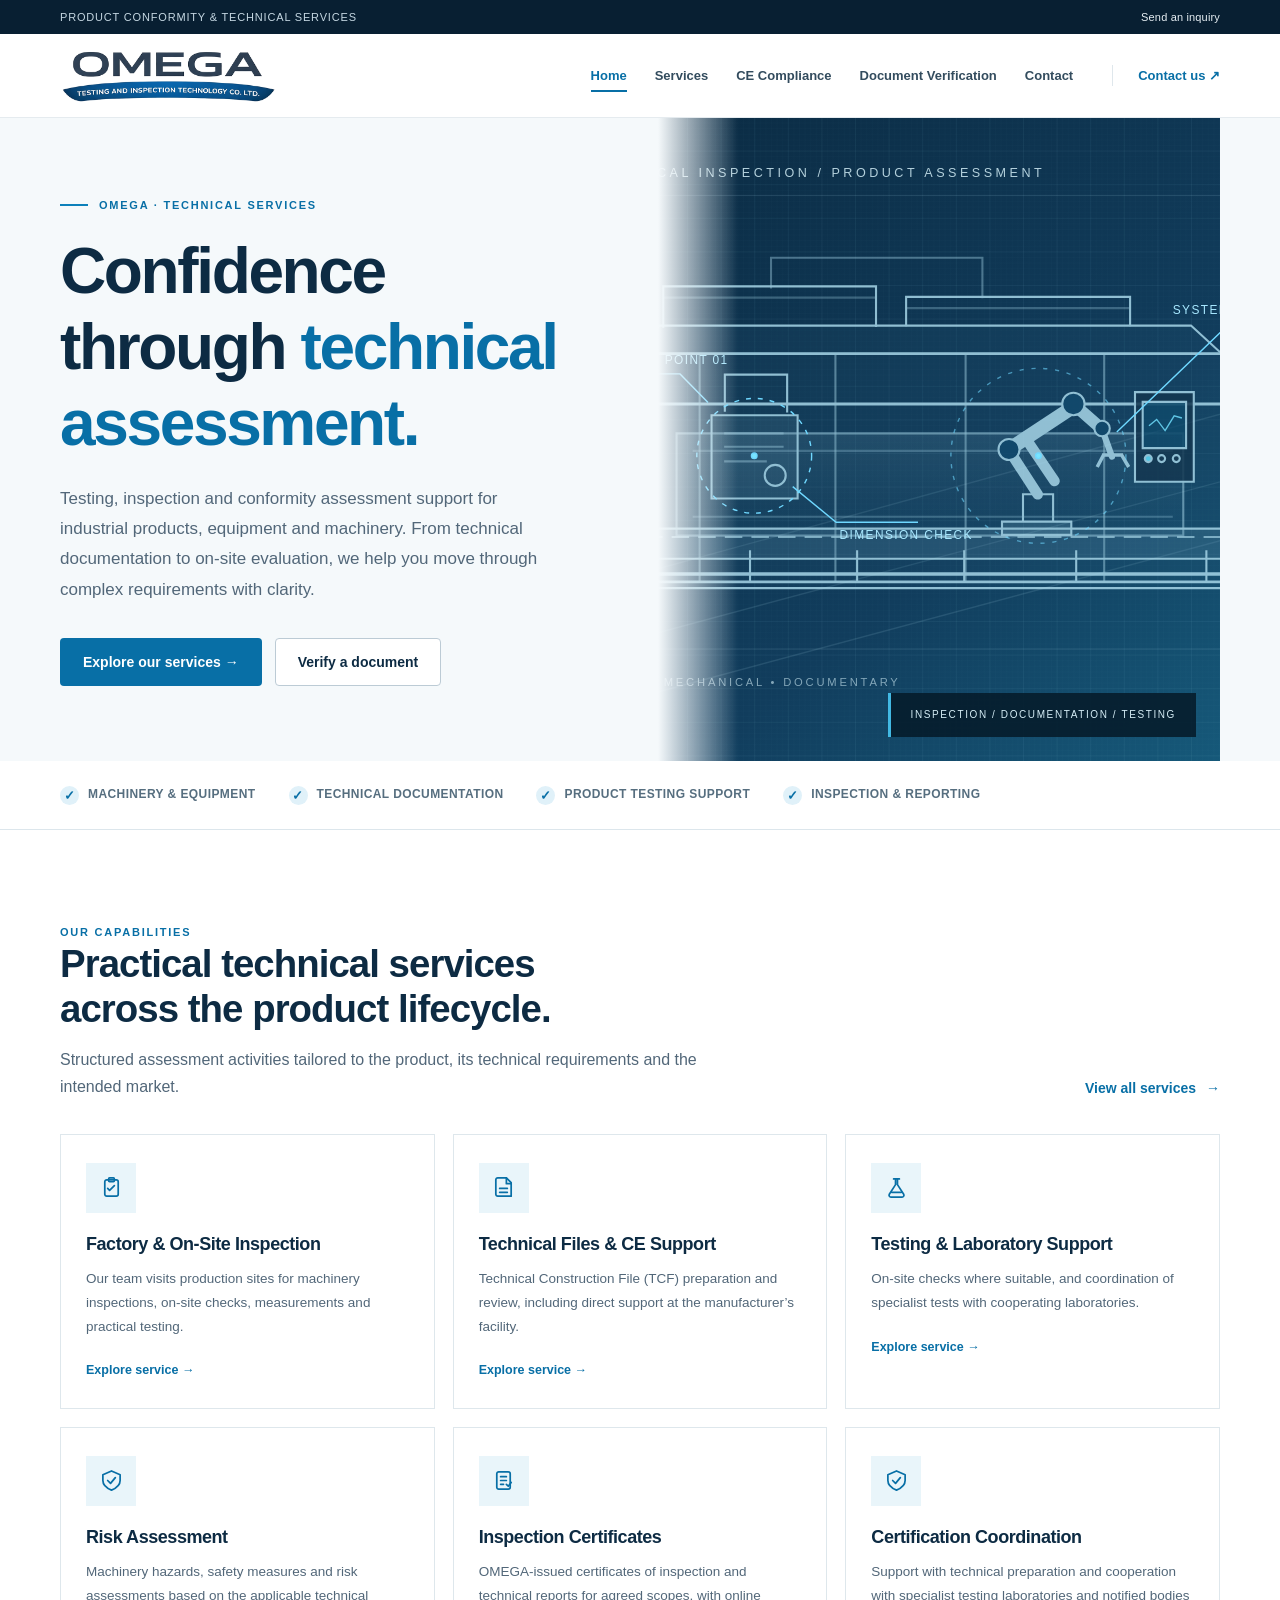
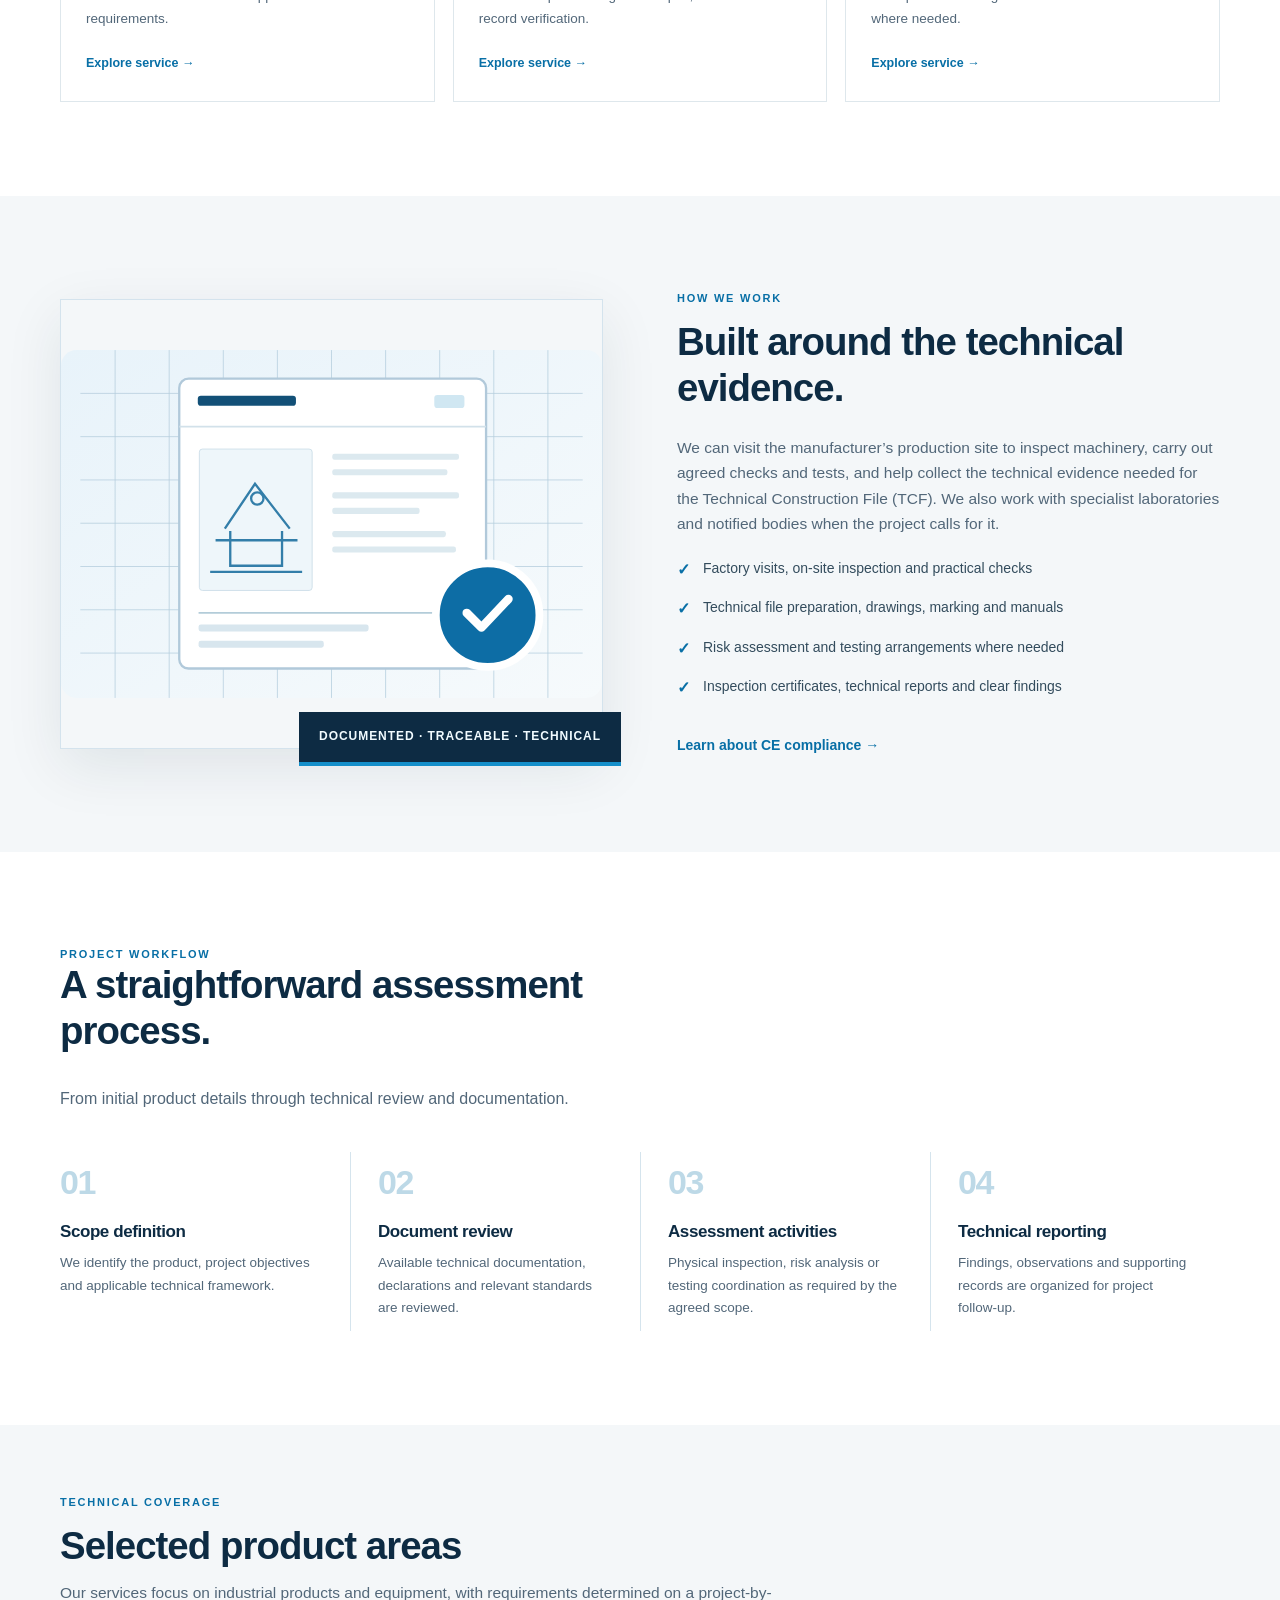
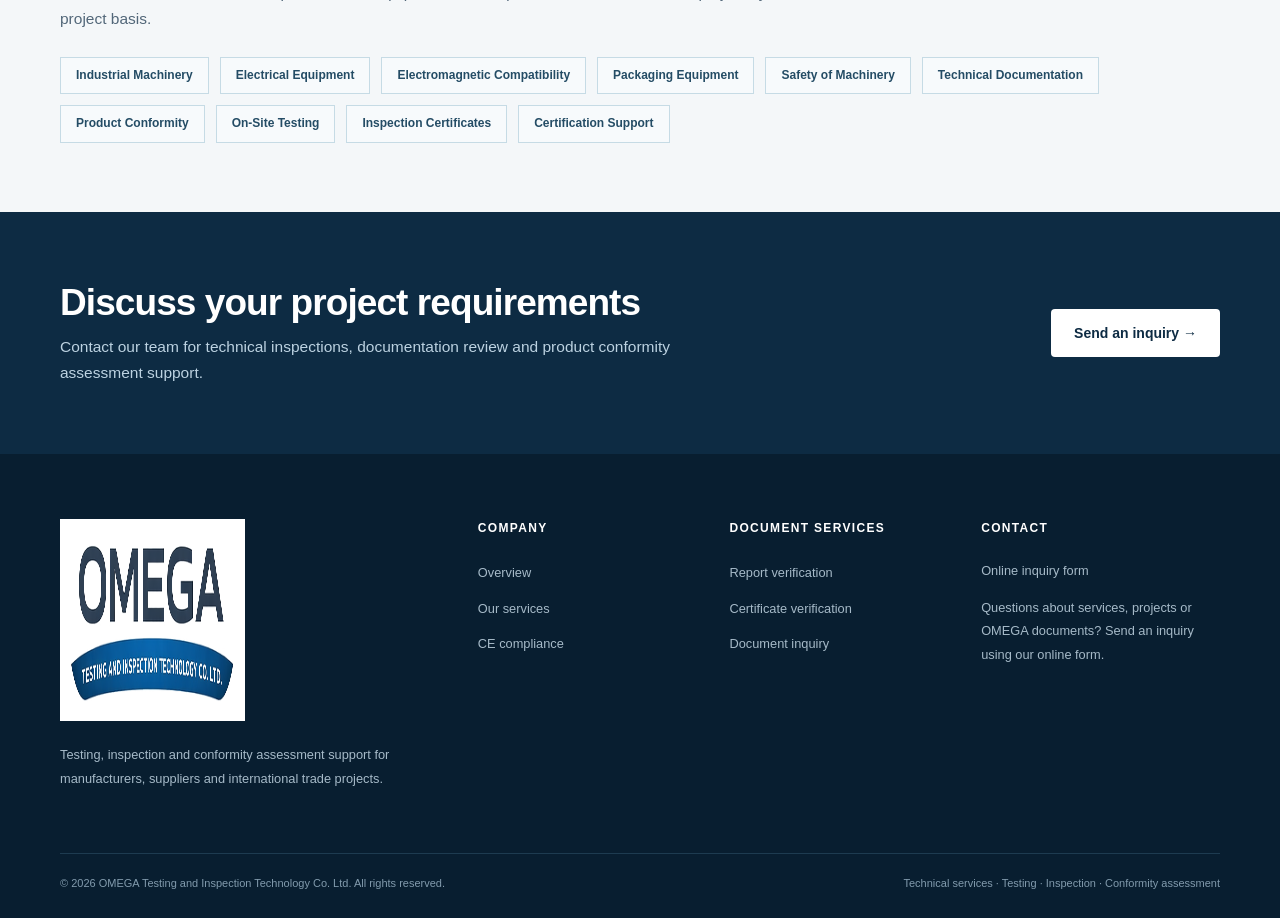
==== commit b3b54682: "Add files via upload" ====
--- a/index.html
+++ b/index.html
@@ -1,15 +1,16 @@
 <!DOCTYPE html>
-<html lang="en"><head><meta charset="utf-8"/><meta content="width=device-width,initial-scale=1" name="viewport"/><meta content="OMEGA provides technical inspection, CE conformity assessment support, documentation review, testing coordination and risk assessment services." name="description"/><meta content="#0d2b43" name="theme-color"/><meta content="index,follow" name="robots"/><title>Product Conformity, Testing &amp; Inspection | OMEGA Testing &amp; Inspection</title><link href="assets/favicon.png" rel="icon" type="image/png"/><link href="assets/styles.css" rel="stylesheet"/></head><body><div class="topbar"><div class="container"><span>Product conformity &amp; technical services</span><a class="email" href="mailto:info@omegaconformity.com">info@omegaconformity.com</a></div></div>
+
+<html lang="en"><head><meta charset="utf-8"/><meta content="width=device-width,initial-scale=1" name="viewport"/><meta content="OMEGA provides technical inspection, CE conformity assessment support, documentation review, testing coordination and risk assessment services." name="description"/><meta content="#0d2b43" name="theme-color"/><meta content="index,follow" name="robots"/><title>Product Conformity, Testing &amp; Inspection | OMEGA Testing &amp; Inspection</title><link href="assets/favicon.png" rel="icon" type="image/png"/><link href="assets/styles.css" rel="stylesheet"/></head><body><div class="topbar"><div class="container"><span>Product conformity &amp; technical services</span><a class="email" href="contact.html">Send an inquiry</a></div></div>
 <header class="header"><div class="container header-row"><a aria-label="OMEGA home" class="brand" href="index.html"><img alt="OMEGA Testing and Inspection Technology Co. Ltd." height="202" src="assets/omega-wordmark.png" width="751"/></a>
 <button aria-controls="primary-menu" aria-expanded="false" aria-label="Open navigation" class="mobile-toggle" type="button"><svg fill="none" stroke="currentColor" stroke-linecap="round" stroke-width="2" viewbox="0 0 24 24"><path d="M4 7h16M4 12h16M4 17h16"></path></svg></button>
-<nav aria-label="Primary navigation" class="nav" id="primary-menu"><a aria-current="page" class="active" href="index.html">Home</a><a href="services.html">Services</a><a href="ce-compliance.html">CE Compliance</a><a href="verification.html">Document Verification</a></nav><a class="header-contact" href="mailto:info@omegaconformity.com">Contact us ↗</a></div></header><main><section class="hero"><div class="container hero-grid"><div class="hero-copy"><div class="eyebrow-line kicker">OMEGA · Technical services</div><h1>Confidence through <em>technical assessment.</em></h1><p>Testing, inspection and conformity assessment support for industrial products, equipment and machinery. From technical documentation to on-site evaluation, we help you move through complex requirements with clarity.</p><div class="btn-line"><a class="btn btn-primary" href="services.html">Explore our services →</a><a class="btn btn-outline" href="verification.html">Verify a document</a></div></div><div aria-label="Illustrated industrial machinery inspection schematic" class="hero-art" role="img"><div class="hero-label">INSPECTION / DOCUMENTATION / TESTING</div></div></div></section>
+<nav aria-label="Primary navigation" class="nav" id="primary-menu"><a aria-current="page" class="active" href="index.html">Home</a><a href="services.html">Services</a><a href="ce-compliance.html">CE Compliance</a><a href="verification.html">Document Verification</a><a href="contact.html">Contact</a></nav><a class="header-contact" href="contact.html">Contact us ↗</a></div></header><main><section class="hero"><div class="container hero-grid"><div class="hero-copy"><div class="eyebrow-line kicker">OMEGA · Technical services</div><h1>Confidence through <em>technical assessment.</em></h1><p>Testing, inspection and conformity assessment support for industrial products, equipment and machinery. From technical documentation to on-site evaluation, we help you move through complex requirements with clarity.</p><div class="btn-line"><a class="btn btn-primary" href="services.html">Explore our services →</a><a class="btn btn-outline" href="verification.html">Verify a document</a></div></div><div aria-label="Illustrated industrial machinery inspection schematic" class="hero-art" role="img"><div class="hero-label">INSPECTION / DOCUMENTATION / TESTING</div></div></div></section>
 <div class="subline"><div class="container subline-inner"><span><b class="tiny-check">✓</b> MACHINERY &amp; EQUIPMENT</span><span><b class="tiny-check">✓</b> TECHNICAL DOCUMENTATION</span><span><b class="tiny-check">✓</b> PRODUCT TESTING SUPPORT</span><span><b class="tiny-check">✓</b> INSPECTION &amp; REPORTING</span></div></div>
 <section class="section"><div class="container"><div class="section-head"><div class="section-intro"><div class="kicker">Our capabilities</div><h2>Practical technical services<br/>across the product lifecycle.</h2><p>Structured assessment activities tailored to the product, its technical requirements and the intended market.</p></div><a class="simple-link" href="services.html">View all services <span aria-hidden="true">→</span></a></div><div class="cards"><article class="card"><div class="iconbox"><span aria-hidden="true" class="icon"><svg viewbox="0 0 24 24"><rect height="17" rx="2" width="14" x="5" y="4"></rect><rect height="4" rx="1" width="6" x="9" y="2"></rect><path d="m8 13 2 2 5-5"></path></svg></span></div><h3>Factory &amp; On-Site Inspection</h3><p>Our team visits production sites for machinery inspections, on-site checks, measurements and practical testing.</p><a class="card-link" href="services.html#inspection">Explore service</a></article><article class="card"><div class="iconbox"><span aria-hidden="true" class="icon"><svg viewbox="0 0 24 24"><path d="M6 2h9l5 5v14H6a2 2 0 0 1-2-2V4a2 2 0 0 1 2-2z"></path><path d="M15 2v6h5M8 13h8M8 17h8"></path></svg></span></div><h3>Technical Files &amp; CE Support</h3><p>Technical Construction File (TCF) preparation and review, including direct support at the manufacturer’s facility.</p><a class="card-link" href="services.html#factory-support">Explore service</a></article><article class="card"><div class="iconbox"><span aria-hidden="true" class="icon"><svg viewbox="0 0 24 24"><path d="M9 3h6m-4 0v6l-6.5 10a2 2 0 0 0 1.7 3h11.6a2 2 0 0 0 1.7-3L13 9V3"></path><path d="M7 17h10"></path></svg></span></div><h3>Testing &amp; Laboratory Support</h3><p>On-site checks where suitable, and coordination of specialist tests with cooperating laboratories.</p><a class="card-link" href="services.html#testing">Explore service</a></article><article class="card"><div class="iconbox"><span aria-hidden="true" class="icon"><svg viewbox="0 0 24 24"><path d="m12 2 9 4v6c0 5-4 8-9 10-5-2-9-5-9-10V6z"></path><path d="m8 12 3 3 5-6"></path></svg></span></div><h3>Risk Assessment</h3><p>Machinery hazards, safety measures and risk assessments based on the applicable technical requirements.</p><a class="card-link" href="services.html#risk-assessment">Explore service</a></article><article class="card"><div class="iconbox"><span aria-hidden="true" class="icon"><svg viewbox="0 0 24 24"><rect height="18" rx="2" width="14" x="5" y="3"></rect><path d="M9 8h6M9 12h6M9 16h3"></path><path d="m15 16 2 2 3-4"></path></svg></span></div><h3>Inspection Certificates</h3><p>OMEGA-issued certificates of inspection and technical reports for agreed scopes, with online record verification.</p><a class="card-link" href="services.html#inspection-certificates">Explore service</a></article><article class="card"><div class="iconbox"><span aria-hidden="true" class="icon"><svg viewbox="0 0 24 24"><path d="m12 2 9 4v6c0 5-4 8-9 10-5-2-9-5-9-10V6z"></path><path d="m8 12 3 3 5-6"></path></svg></span></div><h3>Certification Coordination</h3><p>Support with technical preparation and cooperation with specialist testing laboratories and notified bodies where needed.</p><a class="card-link" href="services.html#certification">Explore service</a></article></div></div></section>
 <section class="section section-gray"><div class="container split"><div class="split-visual"><img alt="Technical file review and conformity assessment illustration" height="450" loading="lazy" src="assets/process-engineering.svg" width="700"/><div class="metric-tag">DOCUMENTED · TRACEABLE · TECHNICAL</div></div><div><div class="kicker">How we work</div><h2>Built around the technical evidence.</h2><p>We can visit the manufacturer’s production site to inspect machinery, carry out agreed checks and tests, and help collect the technical evidence needed for the Technical Construction File (TCF). We also work with specialist laboratories and notified bodies when the project calls for it.</p><ul class="list-check"><li>Factory visits, on-site inspection and practical checks</li><li>Technical file preparation, drawings, marking and manuals</li><li>Risk assessment and testing arrangements where needed</li><li>Inspection certificates, technical reports and clear findings</li></ul><a class="simple-link" href="ce-compliance.html">Learn about CE compliance →</a></div></div></section>
 <section class="section"><div class="container"><div class="section-intro"><div class="kicker">Project workflow</div><h2>A straightforward assessment process.</h2><p>From initial product details through technical review and documentation.</p></div><div class="steps"><div class="step"><span class="step-no">01</span><h3>Scope definition</h3><p>We identify the product, project objectives and applicable technical framework.</p></div><div class="step"><span class="step-no">02</span><h3>Document review</h3><p>Available technical documentation, declarations and relevant standards are reviewed.</p></div><div class="step"><span class="step-no">03</span><h3>Assessment activities</h3><p>Physical inspection, risk analysis or testing coordination as required by the agreed scope.</p></div><div class="step"><span class="step-no">04</span><h3>Technical reporting</h3><p>Findings, observations and supporting records are organized for project follow-up.</p></div></div></div></section>
-<section class="section-narrow section-gray"><div class="container"><div class="kicker">Technical coverage</div><h2 style="margin:12px 0">Selected product areas</h2><p style="max-width:720px;margin-bottom:0">Our services focus on industrial products and equipment, with requirements determined on a project-by-project basis.</p><div class="chips"><span class="chip">Industrial Machinery</span><span class="chip">Electrical Equipment</span><span class="chip">Electromagnetic Compatibility</span><span class="chip">Packaging Equipment</span><span class="chip">Safety of Machinery</span><span class="chip">Technical Documentation</span><span class="chip">Product Conformity</span><span class="chip">On-Site Testing</span><span class="chip">Inspection Certificates</span><span class="chip">Certification Support</span></div></div></section></main><section class="section-narrow cta"><div class="container"><div><h2>Discuss your project requirements</h2><p>Contact our team for technical inspections, documentation review and product conformity assessment support.</p></div><a class="btn btn-invert" href="mailto:info@omegaconformity.com?subject=Service%20Inquiry">Send an inquiry →</a></div></section>
+<section class="section-narrow section-gray"><div class="container"><div class="kicker">Technical coverage</div><h2 style="margin:12px 0">Selected product areas</h2><p style="max-width:720px;margin-bottom:0">Our services focus on industrial products and equipment, with requirements determined on a project-by-project basis.</p><div class="chips"><span class="chip">Industrial Machinery</span><span class="chip">Electrical Equipment</span><span class="chip">Electromagnetic Compatibility</span><span class="chip">Packaging Equipment</span><span class="chip">Safety of Machinery</span><span class="chip">Technical Documentation</span><span class="chip">Product Conformity</span><span class="chip">On-Site Testing</span><span class="chip">Inspection Certificates</span><span class="chip">Certification Support</span></div></div></section></main><section class="section-narrow cta"><div class="container"><div><h2>Discuss your project requirements</h2><p>Contact our team for technical inspections, documentation review and product conformity assessment support.</p></div><a class="btn btn-invert" href="contact.html?type=service">Send an inquiry →</a></div></section>
 <footer class="footer"><div class="container"><div class="footer-grid"><div><a aria-label="OMEGA home" href="index.html"><img alt="OMEGA" class="footer-logo" height="202" src="assets/omega-wordmark.png" width="751"/></a><p>Testing, inspection and conformity assessment support for manufacturers, suppliers and international trade projects.</p></div>
 <div><h4>Company</h4><ul><li><a href="index.html">Overview</a></li><li><a href="services.html">Our services</a></li><li><a href="ce-compliance.html">CE compliance</a></li></ul></div>
-<div><h4>Document services</h4><ul><li><a href="verification.html">Report verification</a></li><li><a href="verification.html">Certificate verification</a></li><li><a href="mailto:info@omegaconformity.com?subject=Document%20Inquiry">Document inquiry</a></li></ul></div>
-<div><h4>Contact</h4><p><a href="mailto:info@omegaconformity.com">info@omegaconformity.com</a></p><p>For service proposals, technical inquiries and Omega-issued document verification.</p></div></div>
+<div><h4>Document services</h4><ul><li><a href="verification.html">Report verification</a></li><li><a href="verification.html">Certificate verification</a></li><li><a href="contact.html?type=document">Document inquiry</a></li></ul></div>
+<div><h4>Contact</h4><p><a href="contact.html">Online inquiry form</a></p><p>Questions about services, projects or OMEGA documents? Send an inquiry using our online form.</p></div></div>
 <div class="footer-bottom"><span>© <span id="copyright-year">2026</span> OMEGA Testing and Inspection Technology Co. Ltd. All rights reserved.</span><span>Technical services · Testing · Inspection · Conformity assessment</span></div></div></footer><script>document.getElementById('copyright-year').textContent = String(new Date().getFullYear());</script><script defer="" src="assets/main.js"></script></body></html>
--- a/assets/styles.css
+++ b/assets/styles.css
@@ -6,7 +6,7 @@
 .split{display:grid;grid-template-columns:1fr 1fr;gap:74px;align-items:center}.split-visual{position:relative}.split-visual img{width:100%;box-shadow:var(--shadow);border:1px solid #d4e3ed}.split h2{margin:13px 0 24px}.split p{margin-bottom:19px}.list-check{padding:0;margin:20px 0 31px;list-style:none}.list-check li{display:flex;gap:13px;margin:0 0 13px;color:#334c5d;font-size:14px}.list-check li:before{content:'✓';font-weight:bold;color:var(--blue);font-size:16px}.metric-tag{position:absolute;right:-18px;bottom:-17px;background:var(--navy);color:#f1fbff;font-size:12px;letter-spacing:.08em;font-weight:800;text-transform:uppercase;padding:15px 20px;border-bottom:4px solid #158fca}
 .steps{display:grid;grid-template-columns:repeat(4,1fr);gap:0;margin-top:40px}.step{padding:8px 27px 12px;border-left:1px solid #d5e4ed}.step:first-child{padding-left:0;border:0}.step-no{display:block;font-size:34px;font-weight:800;letter-spacing:-.045em;color:#bdd9e7;line-height:1.3;margin-bottom:18px}.step h3{font-size:17px;margin-bottom:10px}.step p{font-size:13.5px;margin-bottom:0}.chips{display:flex;flex-wrap:wrap;gap:11px;margin-top:25px}.chip{padding:8px 15px;border:1px solid #c6dbe5;background:#f7fafc;color:#244c65;font-weight:650;font-size:12px}.cta{background:var(--navy);color:#fff}.cta .container{display:flex;justify-content:space-between;align-items:center;gap:30px}.cta h2{color:#fff;margin:0 0 9px;font-size:clamp(27px,3vw,37px)}.cta p{color:#bcd2e1;margin:0;max-width:670px}.footer{background:#081e30;color:#a5bdcc;padding:65px 0 25px}.footer-grid{display:grid;grid-template-columns:1.8fr 1fr 1fr 1.15fr;gap:44px}.footer-logo{width:185px;margin-bottom:22px;padding:9px;background:#fff}.footer h4{font-size:12px;color:#fff;letter-spacing:.11em;text-transform:uppercase;margin:0 0 20px}.footer p,.footer a{font-size:12.8px;color:#a6bac8;text-decoration:none;line-height:1.85}.footer a:hover{color:#fff}.footer ul{list-style:none;margin:0;padding:0}.footer li{margin-bottom:10px}.footer-bottom{border-top:1px solid #1d3b50;margin-top:50px;padding-top:20px;display:flex;align-items:center;justify-content:space-between;gap:18px;font-size:11px;color:#829bad}.footer-bottom a{font-size:11px}
 .page-hero{padding:73px 0 68px;border-bottom:1px solid #dbe5ec;background:linear-gradient(115deg,#f4f8fa,#edf4f7)}.page-hero .container{max-width:1160px}.page-hero h1{font-size:clamp(35px,4vw,53px);margin:17px 0}.page-hero p{font-size:16px;max-width:680px;margin-bottom:0;line-height:1.8}.breadcrumb{font-size:12px;color:#7890a2;margin-bottom:24px}.breadcrumb a{text-decoration:none;color:var(--blue)}.breadcrumb span{padding:0 8px}.service-row{display:grid;grid-template-columns:76px 1fr;gap:18px;padding:31px 0;border-bottom:1px solid var(--line)}.service-row:first-child{padding-top:0}.service-row:last-child{border-bottom:0}.service-icon{background:#e8f4fa;width:63px;height:63px;display:flex;align-items:center;justify-content:center;color:var(--blue)}.service-row h3{margin:0 0 12px}.service-row p{font-size:14px;margin:0 0 10px}.service-details{color:var(--navy);font-size:13px;font-weight:650}.panel{background:#f4f8fa;border:1px solid #dbe6ec;padding:36px}.panel h3{margin-bottom:18px}.panel p{font-size:14px}.aside-label{font-size:11px;text-transform:uppercase;letter-spacing:.15em;font-weight:800;color:var(--blue);margin-bottom:15px}.scope-grid{display:grid;grid-template-columns:1fr 1fr;gap:18px}.scope{border:1px solid #dee8ef;background:#fff;padding:27px}.scope h3{font-size:18px;margin:0 0 10px}.scope p{font-size:13.8px;margin:0}.scope-tag{display:block;font-size:11px;color:var(--blue);font-weight:800;margin-bottom:15px;letter-spacing:.06em}.reg-grid{display:grid;grid-template-columns:repeat(3,1fr);gap:17px}.reg{border:1px solid #dbe5eb;padding:27px;background:#fff}.reg .reg-code{font-size:12px;font-weight:800;color:var(--blue);letter-spacing:.03em}.reg h3{margin:10px 0 9px;font-size:18px}.reg p{font-size:13.5px;line-height:1.75;margin:0}.note-strip{border-left:3px solid var(--blue);background:#edf5f9;padding:23px 26px;font-size:13.7px;color:#415b6e}.note-strip strong{color:var(--navy)}
-.verification-layout{display:grid;grid-template-columns:1.45fr .8fr;gap:26px;align-items:start}.verify-box{border:1px solid #d6e3ea;background:#fff;padding:39px 41px;box-shadow:var(--shadow)}.verify-box h2{font-size:29px;margin:0 0 11px}.verify-box p{font-size:14.5px}.form-label{display:block;color:#244054;font-size:13px;font-weight:800;margin:26px 0 9px}.text-field{width:100%;background:#fff;border:1px solid #bccfdb;min-height:52px;padding:13px 15px;border-radius:3px;color:var(--navy);font-size:15px}.text-field:focus{outline:2px solid #86c5e6;border-color:var(--blue)}.verify-form .btn{margin-top:19px;min-width:183px}.help-card{background:#f0f6f9;border:1px solid #dce9ef;padding:28px}.help-card h3{font-size:17px;margin:0 0 12px}.help-card p{font-size:13.5px}.help-card p:last-child{margin:0}.help-card a{color:var(--blue)}.verify-result{margin-top:26px;display:none;border:1px solid #cee1e9;padding:22px 24px}.verify-result.show{display:block}.verify-result.found{background:#eff8f3;border-color:#c3e5d0}.verify-result.missing{background:#f5f7f9;border-color:#d6e0e6}.verify-result.error{background:#fff6ef;border-color:#efd8c4}.result-title{display:flex;align-items:center;gap:10px;font-size:17px;font-weight:800;color:var(--navy);margin:0 0 12px}.result-dot{width:11px;height:11px;border-radius:50%;background:#6a8798}.verify-result.found .result-dot{background:#1b8b52}.verify-result.error .result-dot{background:#b16b2b}.record-table{border-collapse:collapse;width:100%;font-size:13px}.record-table th,.record-table td{padding:10px 0;text-align:left;border-bottom:1px solid rgba(39,90,110,.12);vertical-align:top;overflow-wrap:anywhere}.record-table th{width:39%;padding-right:16px;color:#607b88;font-weight:650}.record-table td{color:#17364a;font-weight:700}.status-pill{padding:4px 10px;background:#e7f3ec;color:#21774c;border-radius:3px;font-size:11px;font-weight:800}.status-pill.withdrawn{background:#f8e8e8;color:#a23c3c}.status-pill.suspended{background:#f9f0de;color:#946422}.small-note{font-size:12px!important;color:#64798a}.loading-dot{display:inline-block;width:13px;height:13px;border-radius:50%;border:2px solid #c1dce9;border-top-color:var(--blue);animation:spin .6s linear infinite}@keyframes spin{to{transform:rotate(360deg)}}
+.verification-layout{display:grid;grid-template-columns:1.45fr .8fr;gap:26px;align-items:start}.verify-box{border:1px solid #d6e3ea;background:#fff;padding:39px 41px;box-shadow:var(--shadow)}.verify-box h2{font-size:29px;margin:0 0 11px}.verify-box p{font-size:14.5px}.form-label{display:block;color:#244054;font-size:13px;font-weight:800;margin:26px 0 9px}.text-field{width:100%;background:#fff;border:1px solid #bccfdb;min-height:52px;padding:13px 15px;border-radius:3px;color:var(--navy);font-size:15px}.text-field:focus{outline:2px solid #86c5e6;border-color:var(--blue)}.verify-form .btn{margin-top:19px;min-width:183px}.help-card{background:#f0f6f9;border:1px solid #dce9ef;padding:28px}.help-card h3{font-size:17px;margin:0 0 12px}.help-card p{font-size:13.5px}.help-card p:last-child{margin:0}.help-card a{color:var(--blue)}.verify-result{margin-top:26px;display:none;border:1px solid #cee1e9;padding:22px 24px}.verify-result.show{display:block}.verify-result.found{background:#eff8f3;border-color:#c3e5d0}.verify-result.missing{background:#f5f7f9;border-color:#d6e0e6}.verify-result.error{background:#fff6ef;border-color:#efd8c4}.verify-result.pending{background:#eff5fc;border-color:#ceddef}.result-title{display:flex;align-items:center;gap:10px;font-size:17px;font-weight:800;color:var(--navy);margin:0 0 12px}.result-dot{width:11px;height:11px;border-radius:50%;background:#6a8798}.verify-result.found .result-dot{background:#1b8b52}.verify-result.error .result-dot{background:#b16b2b}.verify-result.pending .result-dot{background:#427fa8}.record-table{border-collapse:collapse;width:100%;font-size:13px}.record-table th,.record-table td{padding:10px 0;text-align:left;border-bottom:1px solid rgba(39,90,110,.12);vertical-align:top;overflow-wrap:anywhere}.record-table th{width:39%;padding-right:16px;color:#607b88;font-weight:650}.record-table td{color:#17364a;font-weight:700}.record-table td.multiline-value{white-space:pre-wrap;font-weight:600}.status-pill{padding:4px 10px;background:#e7f3ec;color:#21774c;border-radius:3px;font-size:11px;font-weight:800}.status-pill.withdrawn{background:#f8e8e8;color:#a23c3c}.status-pill.suspended{background:#f9f0de;color:#946422}.status-pill.pending-approval,.status-pill.under-review{background:#e5f0fb;color:#29608a}.status-pill.rejected,.status-pill.expired{background:#f8e8e8;color:#a23c3c}.status-pill.superseded{background:#f1ebfc;color:#6653a0}.small-note{font-size:12px!important;color:#64798a}.loading-dot{display:inline-block;width:13px;height:13px;border-radius:50%;border:2px solid #c1dce9;border-top-color:var(--blue);animation:spin .6s linear infinite}@keyframes spin{to{transform:rotate(360deg)}}
 @media(max-width:1050px){.nav{gap:17px}.brand img{width:190px}.brand{max-width:190px}.header-contact{padding-left:15px;margin-left:0}.cards{grid-template-columns:repeat(2,1fr)}.hero-grid{grid-template-columns:1fr .88fr}.hero-copy{padding-right:27px}.hero-copy h1{font-size:50px}.split{gap:42px}}
 @media(max-width:800px){.topbar .container{min-height:31px}.mobile-toggle{display:flex}.header-row{min-height:70px}.header-contact{display:none}.nav{display:none;position:absolute;top:100%;left:0;right:0;background:#fff;flex-direction:column;gap:0;align-items:stretch;margin:0;padding:12px 24px 20px;border-top:1px solid #e5ecef;box-shadow:0 16px 25px rgba(9,38,57,.15)}.nav.open{display:flex}.nav a{padding:14px 0;border-bottom:1px solid #e8eff2}.nav a.active:after{bottom:0}.hero-grid{grid-template-columns:1fr}.hero{min-height:0}.hero-copy{padding:72px 0 60px}.hero-copy h1{font-size:clamp(37px,7vw,56px)}.hero-art{min-height:370px;margin-inline:-24px}.hero-art::after{display:none}.section{padding:70px 0}.split{grid-template-columns:1fr}.split-visual{order:2}.steps{grid-template-columns:1fr 1fr;gap:28px}.step:nth-child(3){border:0;padding-left:0}.footer-grid{grid-template-columns:1fr 1fr}.verification-layout{grid-template-columns:1fr}.reg-grid{grid-template-columns:1fr 1fr}.cta .container{flex-direction:column;align-items:flex-start}}
 @media(max-width:540px){.container{width:min(var(--max),calc(100% - 34px))}.topbar .email{display:none}.topbar .container{justify-content:center}.brand img{width:183px}.hero-copy{padding:54px 0}.hero-copy h1{font-size:38px}.hero-art{min-height:282px;margin-inline:-17px}.hero-label{font-size:9px;right:12px;bottom:12px}.cards,.steps,.footer-grid,.reg-grid,.scope-grid{grid-template-columns:1fr}.section{padding:59px 0}.section-head{display:block}.section-head .simple-link{margin-top:19px}.step{border:0;border-bottom:1px solid var(--line);padding:0 0 21px}.split-visual .metric-tag{right:0;font-size:10px}.footer-bottom{display:block}.footer-bottom span{display:block;margin-bottom:9px}.page-hero{padding:50px 0}.verify-box{padding:25px 22px}.cta .container{gap:23px}.subline-inner{gap:8px 20px}.service-row{grid-template-columns:56px 1fr;gap:12px}.service-icon{width:49px;height:49px}.panel{padding:25px}.card{padding:25px 24px}}
@@ -16,3 +16,10 @@
 
 /* Omega v1.1: document verification help text. */
 .help-card p{line-height:1.72;margin:0 0 16px}.help-card p:last-child{margin-bottom:0}.help-card .fine-print{font-size:12px;color:#64798a;border-top:1px solid #dce9ef;padding-top:16px}.help-card strong{color:#17364a}
+
+/* OMEGA v1.3 - private inquiry forms (no exposed contact mailbox). */
+.contact-layout{display:grid;grid-template-columns:1.35fr .74fr;gap:26px;align-items:start}
+.contact-form-shell .form-label{margin:17px 0 7px}.contact-form-shell h2{margin:7px 0 10px}.contact-form-shell .area{min-height:100px;resize:vertical;line-height:1.55}
+.form-grid{display:grid;grid-template-columns:1fr 1fr;gap:15px}.form-grid>.text-field{min-width:0}.inquiry-types{display:grid;grid-template-columns:1fr 1fr;gap:12px;margin:5px 0 16px;padding:0;border:0}.inquiry-types legend{grid-column:1/-1;padding:0}.inquiry-choice{display:flex;align-items:flex-start;gap:10px;padding:14px;border:1px solid #cbdde6;cursor:pointer}.inquiry-choice input{accent-color:var(--blue);margin-top:5px}.inquiry-choice strong,.inquiry-choice small{display:block;line-height:1.4}.inquiry-choice strong{font-size:13px;color:var(--navy)}.inquiry-choice small{color:var(--muted);font-size:11px}.inquiry-fields{margin:8px 0 6px}.inquiry-fields[hidden]{display:none}.contact-hint{margin:17px 0 5px!important;font-size:12px!important}.consent{display:flex;align-items:flex-start;gap:10px;font-size:12px;color:#536f80;margin:20px 0}.consent input{margin-top:4px;accent-color:var(--blue)}.form-actions{display:flex;align-items:center;gap:16px;flex-wrap:wrap}.honeypot{position:absolute!important;left:-10000px!important;top:auto!important;width:1px;height:1px;overflow:hidden}.contact-side h3:not(:first-child){margin-top:26px}.contact-side p{margin-bottom:9px}
+@media(max-width:900px){.contact-layout{grid-template-columns:1fr}}
+@media(max-width:600px){.form-grid,.inquiry-types{grid-template-columns:1fr}.contact-form-shell .form-label{margin-top:16px}}
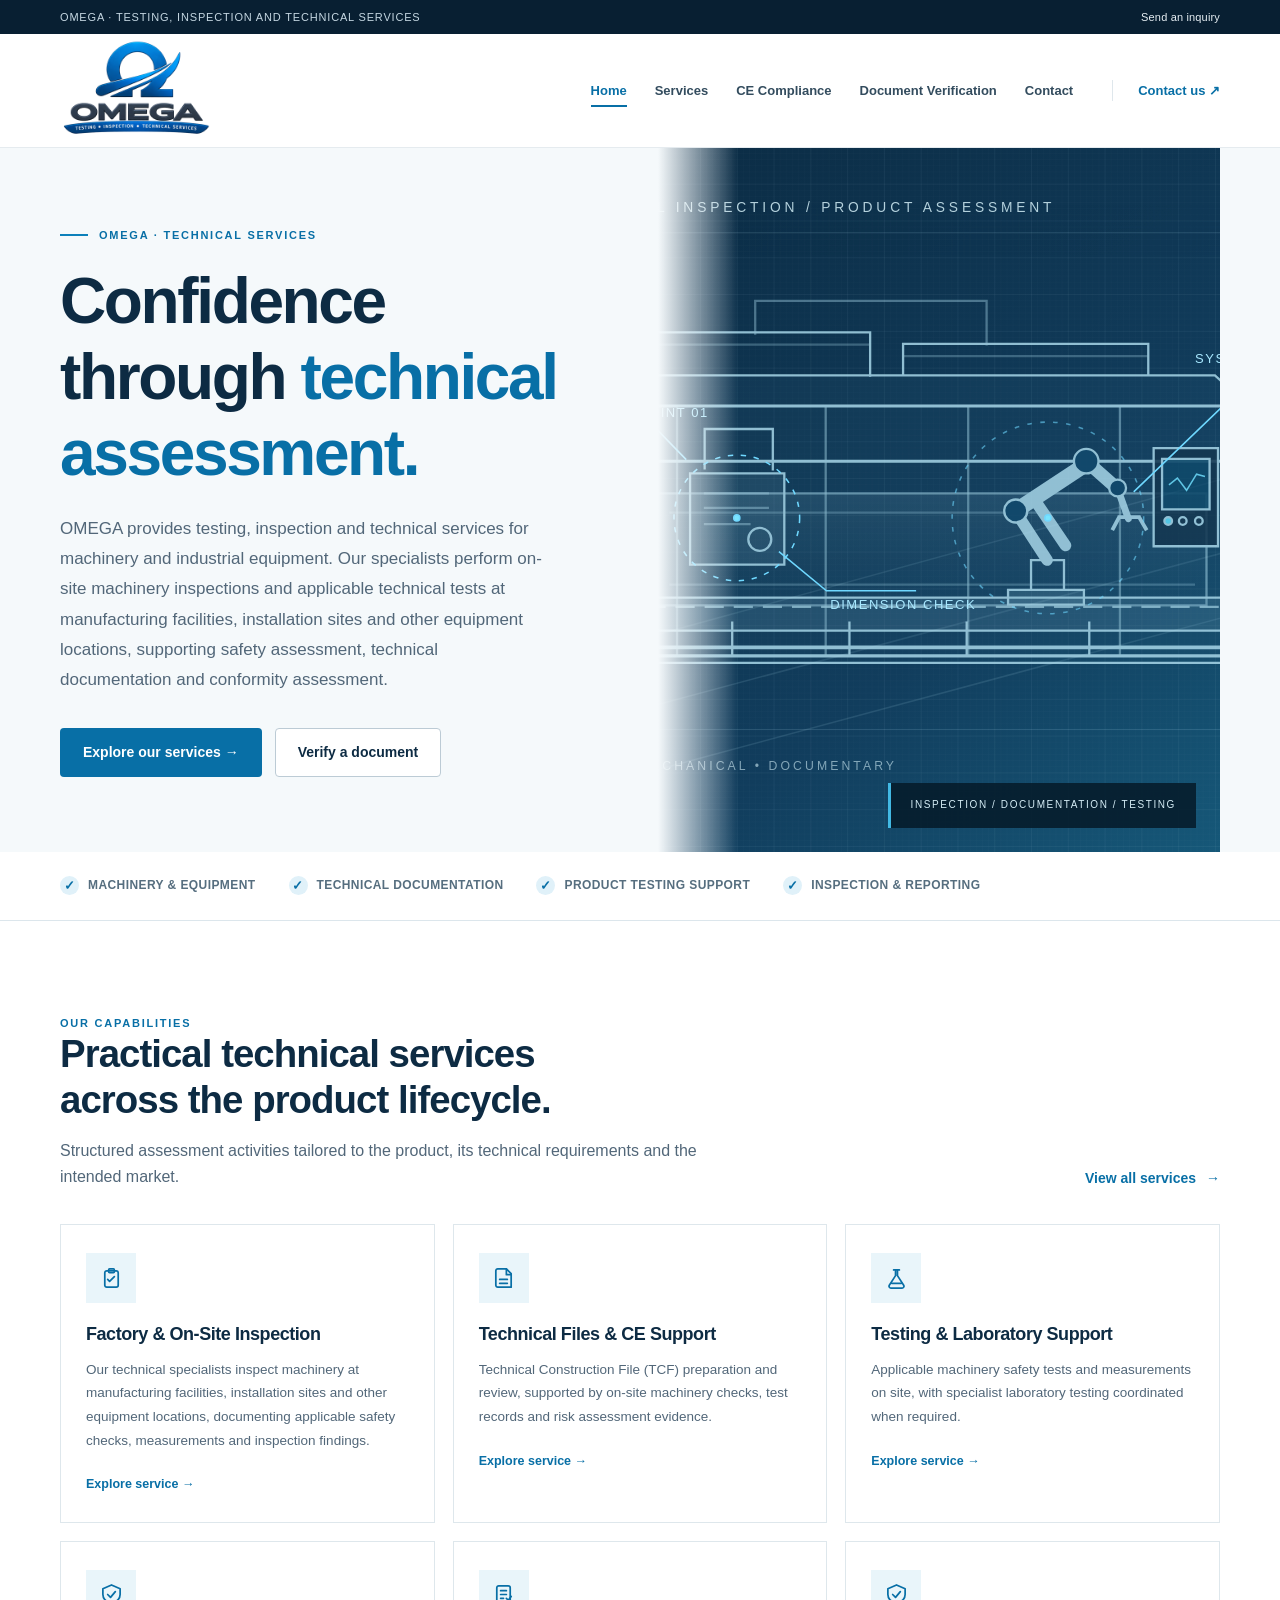
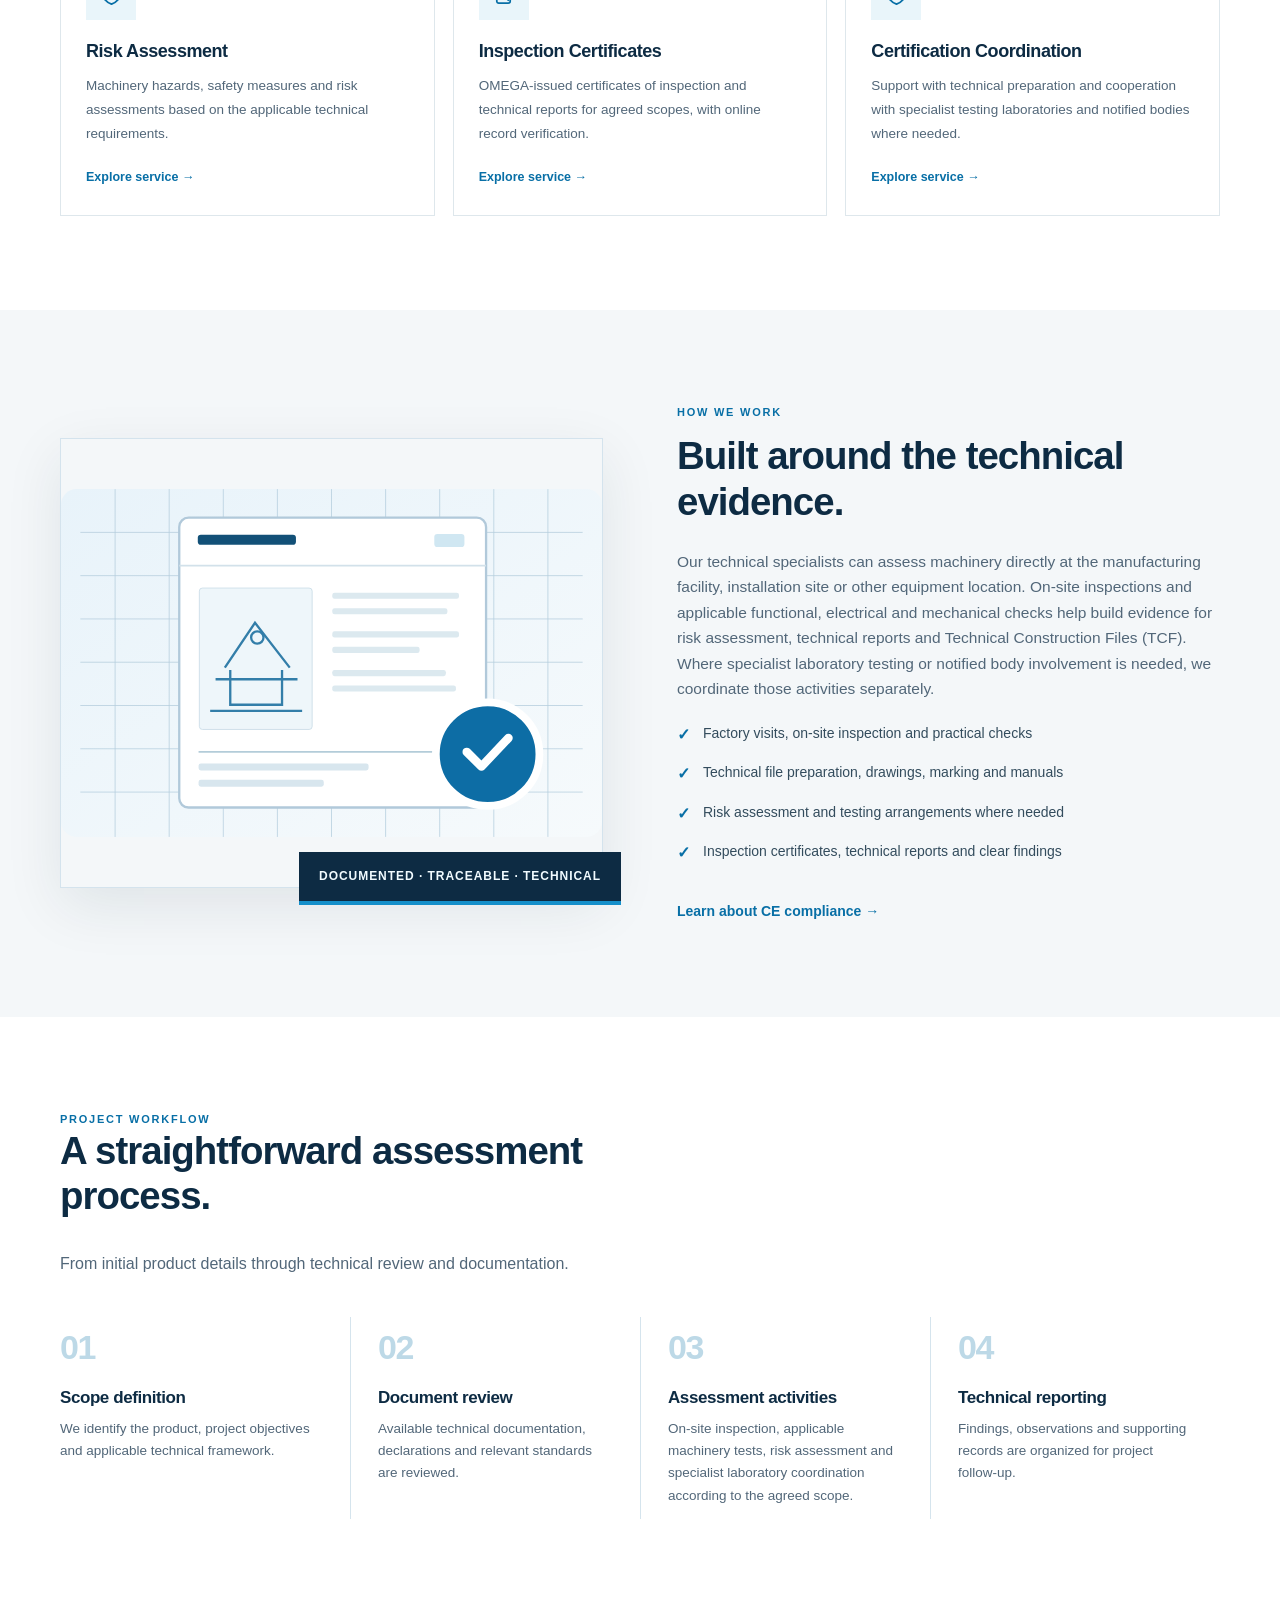
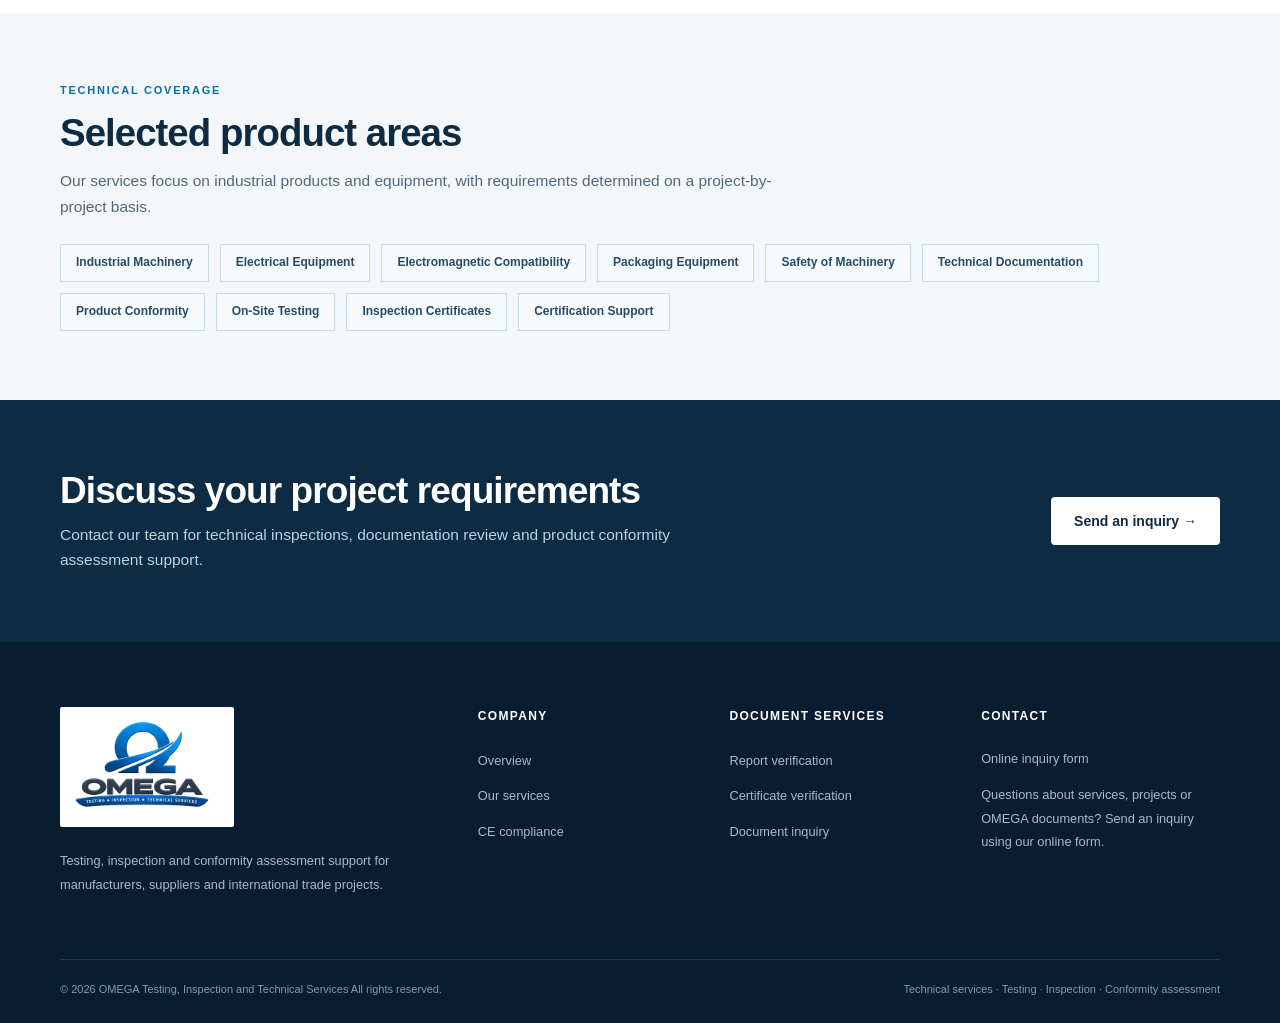
==== commit 674d4594: "Add files via upload" ====
--- a/index.html
+++ b/index.html
@@ -1,16 +1,16 @@
 <!DOCTYPE html>
 
-<html lang="en"><head><meta charset="utf-8"/><meta content="width=device-width,initial-scale=1" name="viewport"/><meta content="OMEGA provides technical inspection, CE conformity assessment support, documentation review, testing coordination and risk assessment services." name="description"/><meta content="#0d2b43" name="theme-color"/><meta content="index,follow" name="robots"/><title>Product Conformity, Testing &amp; Inspection | OMEGA Testing &amp; Inspection</title><link href="assets/favicon.png" rel="icon" type="image/png"/><link href="assets/styles.css" rel="stylesheet"/></head><body><div class="topbar"><div class="container"><span>Product conformity &amp; technical services</span><a class="email" href="contact.html">Send an inquiry</a></div></div>
-<header class="header"><div class="container header-row"><a aria-label="OMEGA home" class="brand" href="index.html"><img alt="OMEGA Testing and Inspection Technology Co. Ltd." height="202" src="assets/omega-wordmark.png" width="751"/></a>
+<html lang="en"><head><meta charset="utf-8"/><meta content="width=device-width,initial-scale=1" name="viewport"/><meta content="OMEGA provides technical inspection, CE conformity assessment support, documentation review, testing coordination and risk assessment services." name="description"/><meta content="#0d2b43" name="theme-color"/><meta content="index,follow" name="robots"/><title>Product Conformity, Testing &amp; Inspection | OMEGA Testing, Inspection and Technical Services</title><link href="assets/favicon.png" rel="icon" type="image/png"/><link href="assets/styles.css" rel="stylesheet"/></head><body><div class="topbar"><div class="container"><span>OMEGA · Testing, Inspection and Technical Services</span><a class="email" href="contact.html">Send an inquiry</a></div></div>
+<header class="header"><div class="container header-row"><a aria-label="OMEGA home" class="brand" href="index.html"><img alt="OMEGA Testing, Inspection and Technical Services" height="544" src="assets/omega-wordmark.png" width="800"/></a>
 <button aria-controls="primary-menu" aria-expanded="false" aria-label="Open navigation" class="mobile-toggle" type="button"><svg fill="none" stroke="currentColor" stroke-linecap="round" stroke-width="2" viewbox="0 0 24 24"><path d="M4 7h16M4 12h16M4 17h16"></path></svg></button>
-<nav aria-label="Primary navigation" class="nav" id="primary-menu"><a aria-current="page" class="active" href="index.html">Home</a><a href="services.html">Services</a><a href="ce-compliance.html">CE Compliance</a><a href="verification.html">Document Verification</a><a href="contact.html">Contact</a></nav><a class="header-contact" href="contact.html">Contact us ↗</a></div></header><main><section class="hero"><div class="container hero-grid"><div class="hero-copy"><div class="eyebrow-line kicker">OMEGA · Technical services</div><h1>Confidence through <em>technical assessment.</em></h1><p>Testing, inspection and conformity assessment support for industrial products, equipment and machinery. From technical documentation to on-site evaluation, we help you move through complex requirements with clarity.</p><div class="btn-line"><a class="btn btn-primary" href="services.html">Explore our services →</a><a class="btn btn-outline" href="verification.html">Verify a document</a></div></div><div aria-label="Illustrated industrial machinery inspection schematic" class="hero-art" role="img"><div class="hero-label">INSPECTION / DOCUMENTATION / TESTING</div></div></div></section>
+<nav aria-label="Primary navigation" class="nav" id="primary-menu"><a aria-current="page" class="active" href="index.html">Home</a><a href="services.html">Services</a><a href="ce-compliance.html">CE Compliance</a><a href="verification.html">Document Verification</a><a href="contact.html">Contact</a></nav><a class="header-contact" href="contact.html">Contact us ↗</a></div></header><main><section class="hero"><div class="container hero-grid"><div class="hero-copy"><div class="eyebrow-line kicker">OMEGA · Technical services</div><h1>Confidence through <em>technical assessment.</em></h1><p>OMEGA provides testing, inspection and technical services for machinery and industrial equipment. Our specialists perform on-site machinery inspections and applicable technical tests at manufacturing facilities, installation sites and other equipment locations, supporting safety assessment, technical documentation and conformity assessment.</p><div class="btn-line"><a class="btn btn-primary" href="services.html">Explore our services →</a><a class="btn btn-outline" href="verification.html">Verify a document</a></div></div><div aria-label="Illustrated industrial machinery inspection schematic" class="hero-art" role="img"><div class="hero-label">INSPECTION / DOCUMENTATION / TESTING</div></div></div></section>
 <div class="subline"><div class="container subline-inner"><span><b class="tiny-check">✓</b> MACHINERY &amp; EQUIPMENT</span><span><b class="tiny-check">✓</b> TECHNICAL DOCUMENTATION</span><span><b class="tiny-check">✓</b> PRODUCT TESTING SUPPORT</span><span><b class="tiny-check">✓</b> INSPECTION &amp; REPORTING</span></div></div>
-<section class="section"><div class="container"><div class="section-head"><div class="section-intro"><div class="kicker">Our capabilities</div><h2>Practical technical services<br/>across the product lifecycle.</h2><p>Structured assessment activities tailored to the product, its technical requirements and the intended market.</p></div><a class="simple-link" href="services.html">View all services <span aria-hidden="true">→</span></a></div><div class="cards"><article class="card"><div class="iconbox"><span aria-hidden="true" class="icon"><svg viewbox="0 0 24 24"><rect height="17" rx="2" width="14" x="5" y="4"></rect><rect height="4" rx="1" width="6" x="9" y="2"></rect><path d="m8 13 2 2 5-5"></path></svg></span></div><h3>Factory &amp; On-Site Inspection</h3><p>Our team visits production sites for machinery inspections, on-site checks, measurements and practical testing.</p><a class="card-link" href="services.html#inspection">Explore service</a></article><article class="card"><div class="iconbox"><span aria-hidden="true" class="icon"><svg viewbox="0 0 24 24"><path d="M6 2h9l5 5v14H6a2 2 0 0 1-2-2V4a2 2 0 0 1 2-2z"></path><path d="M15 2v6h5M8 13h8M8 17h8"></path></svg></span></div><h3>Technical Files &amp; CE Support</h3><p>Technical Construction File (TCF) preparation and review, including direct support at the manufacturer’s facility.</p><a class="card-link" href="services.html#factory-support">Explore service</a></article><article class="card"><div class="iconbox"><span aria-hidden="true" class="icon"><svg viewbox="0 0 24 24"><path d="M9 3h6m-4 0v6l-6.5 10a2 2 0 0 0 1.7 3h11.6a2 2 0 0 0 1.7-3L13 9V3"></path><path d="M7 17h10"></path></svg></span></div><h3>Testing &amp; Laboratory Support</h3><p>On-site checks where suitable, and coordination of specialist tests with cooperating laboratories.</p><a class="card-link" href="services.html#testing">Explore service</a></article><article class="card"><div class="iconbox"><span aria-hidden="true" class="icon"><svg viewbox="0 0 24 24"><path d="m12 2 9 4v6c0 5-4 8-9 10-5-2-9-5-9-10V6z"></path><path d="m8 12 3 3 5-6"></path></svg></span></div><h3>Risk Assessment</h3><p>Machinery hazards, safety measures and risk assessments based on the applicable technical requirements.</p><a class="card-link" href="services.html#risk-assessment">Explore service</a></article><article class="card"><div class="iconbox"><span aria-hidden="true" class="icon"><svg viewbox="0 0 24 24"><rect height="18" rx="2" width="14" x="5" y="3"></rect><path d="M9 8h6M9 12h6M9 16h3"></path><path d="m15 16 2 2 3-4"></path></svg></span></div><h3>Inspection Certificates</h3><p>OMEGA-issued certificates of inspection and technical reports for agreed scopes, with online record verification.</p><a class="card-link" href="services.html#inspection-certificates">Explore service</a></article><article class="card"><div class="iconbox"><span aria-hidden="true" class="icon"><svg viewbox="0 0 24 24"><path d="m12 2 9 4v6c0 5-4 8-9 10-5-2-9-5-9-10V6z"></path><path d="m8 12 3 3 5-6"></path></svg></span></div><h3>Certification Coordination</h3><p>Support with technical preparation and cooperation with specialist testing laboratories and notified bodies where needed.</p><a class="card-link" href="services.html#certification">Explore service</a></article></div></div></section>
-<section class="section section-gray"><div class="container split"><div class="split-visual"><img alt="Technical file review and conformity assessment illustration" height="450" loading="lazy" src="assets/process-engineering.svg" width="700"/><div class="metric-tag">DOCUMENTED · TRACEABLE · TECHNICAL</div></div><div><div class="kicker">How we work</div><h2>Built around the technical evidence.</h2><p>We can visit the manufacturer’s production site to inspect machinery, carry out agreed checks and tests, and help collect the technical evidence needed for the Technical Construction File (TCF). We also work with specialist laboratories and notified bodies when the project calls for it.</p><ul class="list-check"><li>Factory visits, on-site inspection and practical checks</li><li>Technical file preparation, drawings, marking and manuals</li><li>Risk assessment and testing arrangements where needed</li><li>Inspection certificates, technical reports and clear findings</li></ul><a class="simple-link" href="ce-compliance.html">Learn about CE compliance →</a></div></div></section>
-<section class="section"><div class="container"><div class="section-intro"><div class="kicker">Project workflow</div><h2>A straightforward assessment process.</h2><p>From initial product details through technical review and documentation.</p></div><div class="steps"><div class="step"><span class="step-no">01</span><h3>Scope definition</h3><p>We identify the product, project objectives and applicable technical framework.</p></div><div class="step"><span class="step-no">02</span><h3>Document review</h3><p>Available technical documentation, declarations and relevant standards are reviewed.</p></div><div class="step"><span class="step-no">03</span><h3>Assessment activities</h3><p>Physical inspection, risk analysis or testing coordination as required by the agreed scope.</p></div><div class="step"><span class="step-no">04</span><h3>Technical reporting</h3><p>Findings, observations and supporting records are organized for project follow-up.</p></div></div></div></section>
+<section class="section"><div class="container"><div class="section-head"><div class="section-intro"><div class="kicker">Our capabilities</div><h2>Practical technical services<br/>across the product lifecycle.</h2><p>Structured assessment activities tailored to the product, its technical requirements and the intended market.</p></div><a class="simple-link" href="services.html">View all services <span aria-hidden="true">→</span></a></div><div class="cards"><article class="card"><div class="iconbox"><span aria-hidden="true" class="icon"><svg viewbox="0 0 24 24"><rect height="17" rx="2" width="14" x="5" y="4"></rect><rect height="4" rx="1" width="6" x="9" y="2"></rect><path d="m8 13 2 2 5-5"></path></svg></span></div><h3>Factory &amp; On-Site Inspection</h3><p>Our technical specialists inspect machinery at manufacturing facilities, installation sites and other equipment locations, documenting applicable safety checks, measurements and inspection findings.</p><a class="card-link" href="services.html#inspection">Explore service</a></article><article class="card"><div class="iconbox"><span aria-hidden="true" class="icon"><svg viewbox="0 0 24 24"><path d="M6 2h9l5 5v14H6a2 2 0 0 1-2-2V4a2 2 0 0 1 2-2z"></path><path d="M15 2v6h5M8 13h8M8 17h8"></path></svg></span></div><h3>Technical Files &amp; CE Support</h3><p>Technical Construction File (TCF) preparation and review, supported by on-site machinery checks, test records and risk assessment evidence.</p><a class="card-link" href="services.html#factory-support">Explore service</a></article><article class="card"><div class="iconbox"><span aria-hidden="true" class="icon"><svg viewbox="0 0 24 24"><path d="M9 3h6m-4 0v6l-6.5 10a2 2 0 0 0 1.7 3h11.6a2 2 0 0 0 1.7-3L13 9V3"></path><path d="M7 17h10"></path></svg></span></div><h3>Testing &amp; Laboratory Support</h3><p>Applicable machinery safety tests and measurements on site, with specialist laboratory testing coordinated when required.</p><a class="card-link" href="services.html#testing">Explore service</a></article><article class="card"><div class="iconbox"><span aria-hidden="true" class="icon"><svg viewbox="0 0 24 24"><path d="m12 2 9 4v6c0 5-4 8-9 10-5-2-9-5-9-10V6z"></path><path d="m8 12 3 3 5-6"></path></svg></span></div><h3>Risk Assessment</h3><p>Machinery hazards, safety measures and risk assessments based on the applicable technical requirements.</p><a class="card-link" href="services.html#risk-assessment">Explore service</a></article><article class="card"><div class="iconbox"><span aria-hidden="true" class="icon"><svg viewbox="0 0 24 24"><rect height="18" rx="2" width="14" x="5" y="3"></rect><path d="M9 8h6M9 12h6M9 16h3"></path><path d="m15 16 2 2 3-4"></path></svg></span></div><h3>Inspection Certificates</h3><p>OMEGA-issued certificates of inspection and technical reports for agreed scopes, with online record verification.</p><a class="card-link" href="services.html#inspection-certificates">Explore service</a></article><article class="card"><div class="iconbox"><span aria-hidden="true" class="icon"><svg viewbox="0 0 24 24"><path d="m12 2 9 4v6c0 5-4 8-9 10-5-2-9-5-9-10V6z"></path><path d="m8 12 3 3 5-6"></path></svg></span></div><h3>Certification Coordination</h3><p>Support with technical preparation and cooperation with specialist testing laboratories and notified bodies where needed.</p><a class="card-link" href="services.html#certification">Explore service</a></article></div></div></section>
+<section class="section section-gray"><div class="container split"><div class="split-visual"><img alt="Technical file review and conformity assessment illustration" height="450" loading="lazy" src="assets/process-engineering.svg" width="700"/><div class="metric-tag">DOCUMENTED · TRACEABLE · TECHNICAL</div></div><div><div class="kicker">How we work</div><h2>Built around the technical evidence.</h2><p>Our technical specialists can assess machinery directly at the manufacturing facility, installation site or other equipment location. On-site inspections and applicable functional, electrical and mechanical checks help build evidence for risk assessment, technical reports and Technical Construction Files (TCF). Where specialist laboratory testing or notified body involvement is needed, we coordinate those activities separately.</p><ul class="list-check"><li>Factory visits, on-site inspection and practical checks</li><li>Technical file preparation, drawings, marking and manuals</li><li>Risk assessment and testing arrangements where needed</li><li>Inspection certificates, technical reports and clear findings</li></ul><a class="simple-link" href="ce-compliance.html">Learn about CE compliance →</a></div></div></section>
+<section class="section"><div class="container"><div class="section-intro"><div class="kicker">Project workflow</div><h2>A straightforward assessment process.</h2><p>From initial product details through technical review and documentation.</p></div><div class="steps"><div class="step"><span class="step-no">01</span><h3>Scope definition</h3><p>We identify the product, project objectives and applicable technical framework.</p></div><div class="step"><span class="step-no">02</span><h3>Document review</h3><p>Available technical documentation, declarations and relevant standards are reviewed.</p></div><div class="step"><span class="step-no">03</span><h3>Assessment activities</h3><p>On-site inspection, applicable machinery tests, risk assessment and specialist laboratory coordination according to the agreed scope.</p></div><div class="step"><span class="step-no">04</span><h3>Technical reporting</h3><p>Findings, observations and supporting records are organized for project follow-up.</p></div></div></div></section>
 <section class="section-narrow section-gray"><div class="container"><div class="kicker">Technical coverage</div><h2 style="margin:12px 0">Selected product areas</h2><p style="max-width:720px;margin-bottom:0">Our services focus on industrial products and equipment, with requirements determined on a project-by-project basis.</p><div class="chips"><span class="chip">Industrial Machinery</span><span class="chip">Electrical Equipment</span><span class="chip">Electromagnetic Compatibility</span><span class="chip">Packaging Equipment</span><span class="chip">Safety of Machinery</span><span class="chip">Technical Documentation</span><span class="chip">Product Conformity</span><span class="chip">On-Site Testing</span><span class="chip">Inspection Certificates</span><span class="chip">Certification Support</span></div></div></section></main><section class="section-narrow cta"><div class="container"><div><h2>Discuss your project requirements</h2><p>Contact our team for technical inspections, documentation review and product conformity assessment support.</p></div><a class="btn btn-invert" href="contact.html?type=service">Send an inquiry →</a></div></section>
-<footer class="footer"><div class="container"><div class="footer-grid"><div><a aria-label="OMEGA home" href="index.html"><img alt="OMEGA" class="footer-logo" height="202" src="assets/omega-wordmark.png" width="751"/></a><p>Testing, inspection and conformity assessment support for manufacturers, suppliers and international trade projects.</p></div>
+<footer class="footer"><div class="container"><div class="footer-grid"><div><a aria-label="OMEGA home" href="index.html"><img alt="OMEGA" class="footer-logo" height="544" src="assets/omega-wordmark.png" width="800"/></a><p>Testing, inspection and conformity assessment support for manufacturers, suppliers and international trade projects.</p></div>
 <div><h4>Company</h4><ul><li><a href="index.html">Overview</a></li><li><a href="services.html">Our services</a></li><li><a href="ce-compliance.html">CE compliance</a></li></ul></div>
 <div><h4>Document services</h4><ul><li><a href="verification.html">Report verification</a></li><li><a href="verification.html">Certificate verification</a></li><li><a href="contact.html?type=document">Document inquiry</a></li></ul></div>
 <div><h4>Contact</h4><p><a href="contact.html">Online inquiry form</a></p><p>Questions about services, projects or OMEGA documents? Send an inquiry using our online form.</p></div></div>
-<div class="footer-bottom"><span>© <span id="copyright-year">2026</span> OMEGA Testing and Inspection Technology Co. Ltd. All rights reserved.</span><span>Technical services · Testing · Inspection · Conformity assessment</span></div></div></footer><script>document.getElementById('copyright-year').textContent = String(new Date().getFullYear());</script><script defer="" src="assets/main.js"></script></body></html>
+<div class="footer-bottom"><span>© <span id="copyright-year">2026</span> OMEGA Testing, Inspection and Technical Services All rights reserved.</span><span>Technical services · Testing · Inspection · Conformity assessment</span></div></div></footer><script>document.getElementById('copyright-year').textContent = String(new Date().getFullYear());</script><script defer="" src="assets/main.js"></script></body></html>
--- a/assets/styles.css
+++ b/assets/styles.css
@@ -23,3 +23,12 @@
 .form-grid{display:grid;grid-template-columns:1fr 1fr;gap:15px}.form-grid>.text-field{min-width:0}.inquiry-types{display:grid;grid-template-columns:1fr 1fr;gap:12px;margin:5px 0 16px;padding:0;border:0}.inquiry-types legend{grid-column:1/-1;padding:0}.inquiry-choice{display:flex;align-items:flex-start;gap:10px;padding:14px;border:1px solid #cbdde6;cursor:pointer}.inquiry-choice input{accent-color:var(--blue);margin-top:5px}.inquiry-choice strong,.inquiry-choice small{display:block;line-height:1.4}.inquiry-choice strong{font-size:13px;color:var(--navy)}.inquiry-choice small{color:var(--muted);font-size:11px}.inquiry-fields{margin:8px 0 6px}.inquiry-fields[hidden]{display:none}.contact-hint{margin:17px 0 5px!important;font-size:12px!important}.consent{display:flex;align-items:flex-start;gap:10px;font-size:12px;color:#536f80;margin:20px 0}.consent input{margin-top:4px;accent-color:var(--blue)}.form-actions{display:flex;align-items:center;gap:16px;flex-wrap:wrap}.honeypot{position:absolute!important;left:-10000px!important;top:auto!important;width:1px;height:1px;overflow:hidden}.contact-side h3:not(:first-child){margin-top:26px}.contact-side p{margin-bottom:9px}
 @media(max-width:900px){.contact-layout{grid-template-columns:1fr}}
 @media(max-width:600px){.form-grid,.inquiry-types{grid-template-columns:1fr}.contact-form-shell .form-label{margin-top:16px}}
+
+/* OMEGA 2026 brand update: supplied logo, full corporate name. */
+.header-row{min-height:113px}
+.brand{max-width:170px}
+.brand img{display:block;width:164px;height:auto;object-fit:contain}
+.footer-logo{display:block;width:174px;height:auto;padding:9px 12px;border-radius:2px;background:#fff}
+@media(max-width:1050px){.header-row{min-height:105px}.brand{max-width:148px}.brand img{width:145px}.nav{gap:15px}}
+@media(max-width:800px){.header-row{min-height:96px}.brand{max-width:135px}.brand img{width:130px}}
+@media(max-width:540px){.header-row{min-height:86px}.brand{max-width:112px}.brand img{width:110px}.footer-logo{width:168px}}
